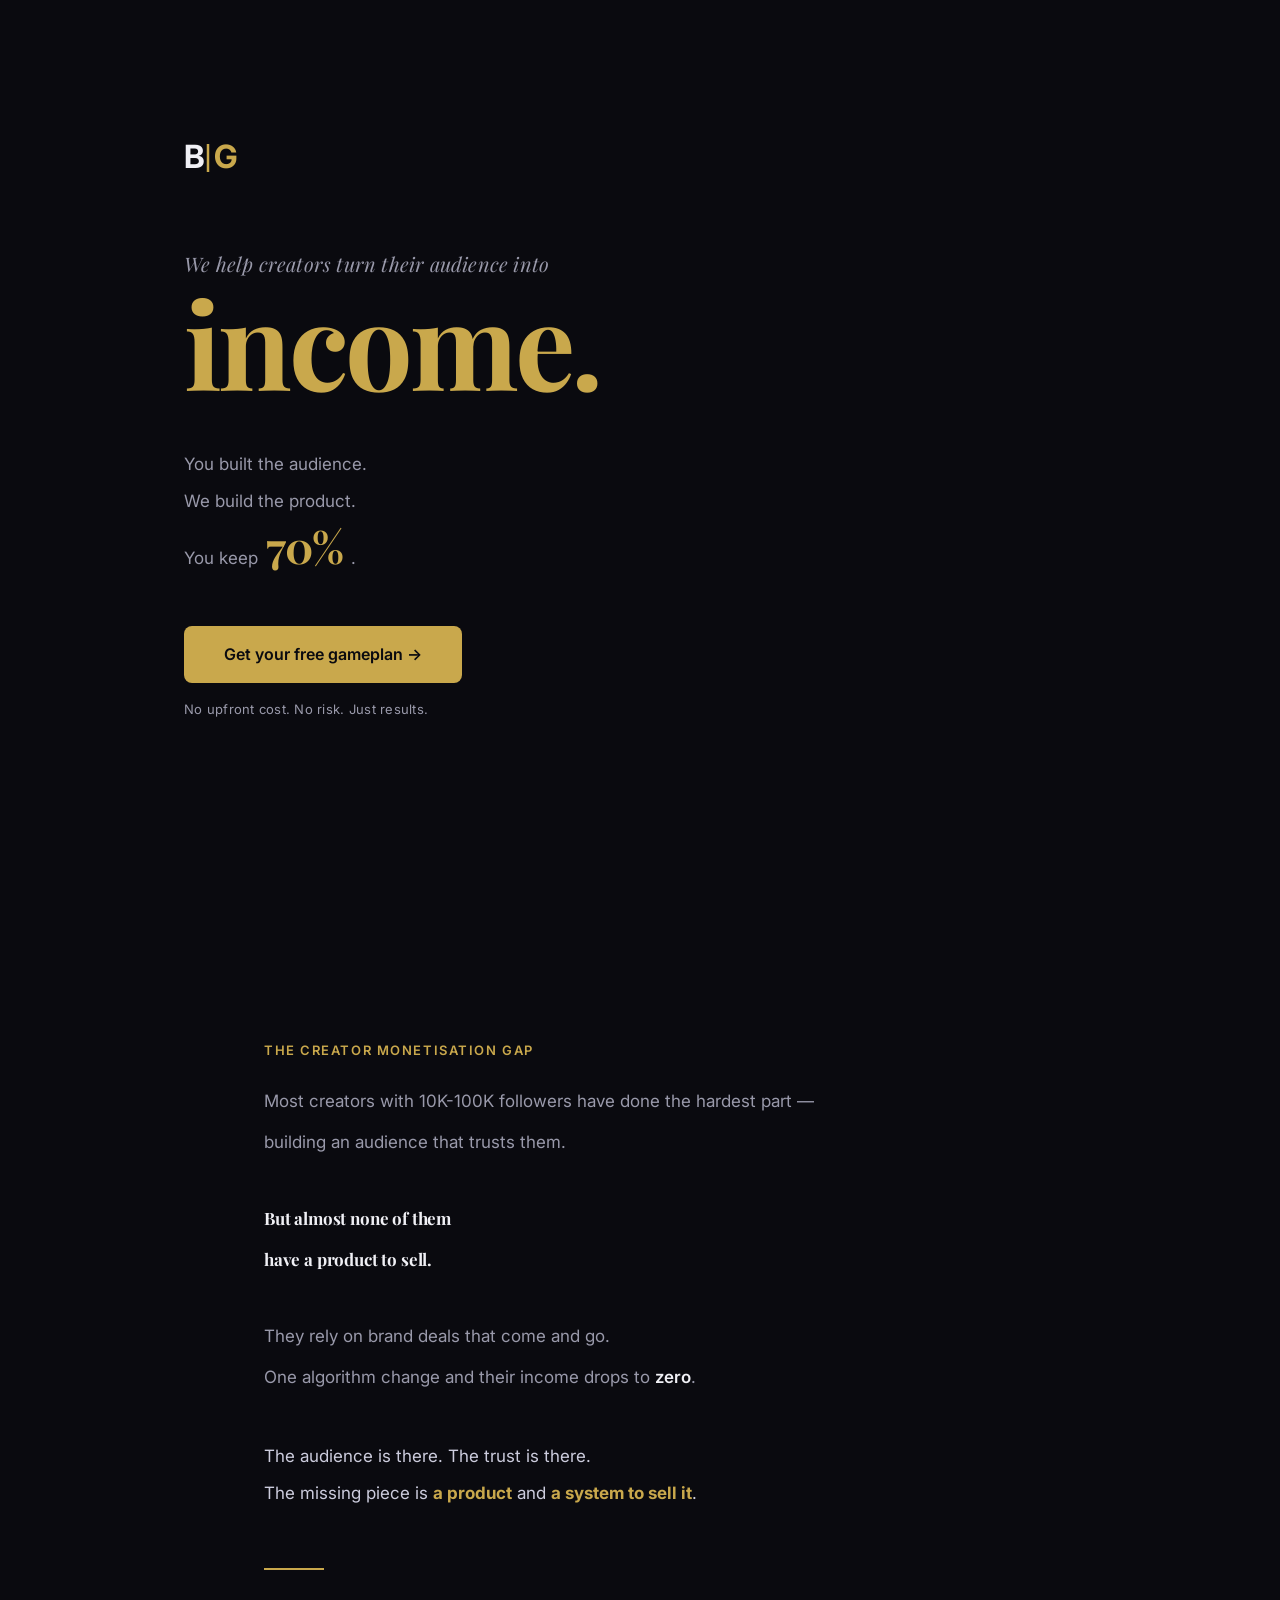
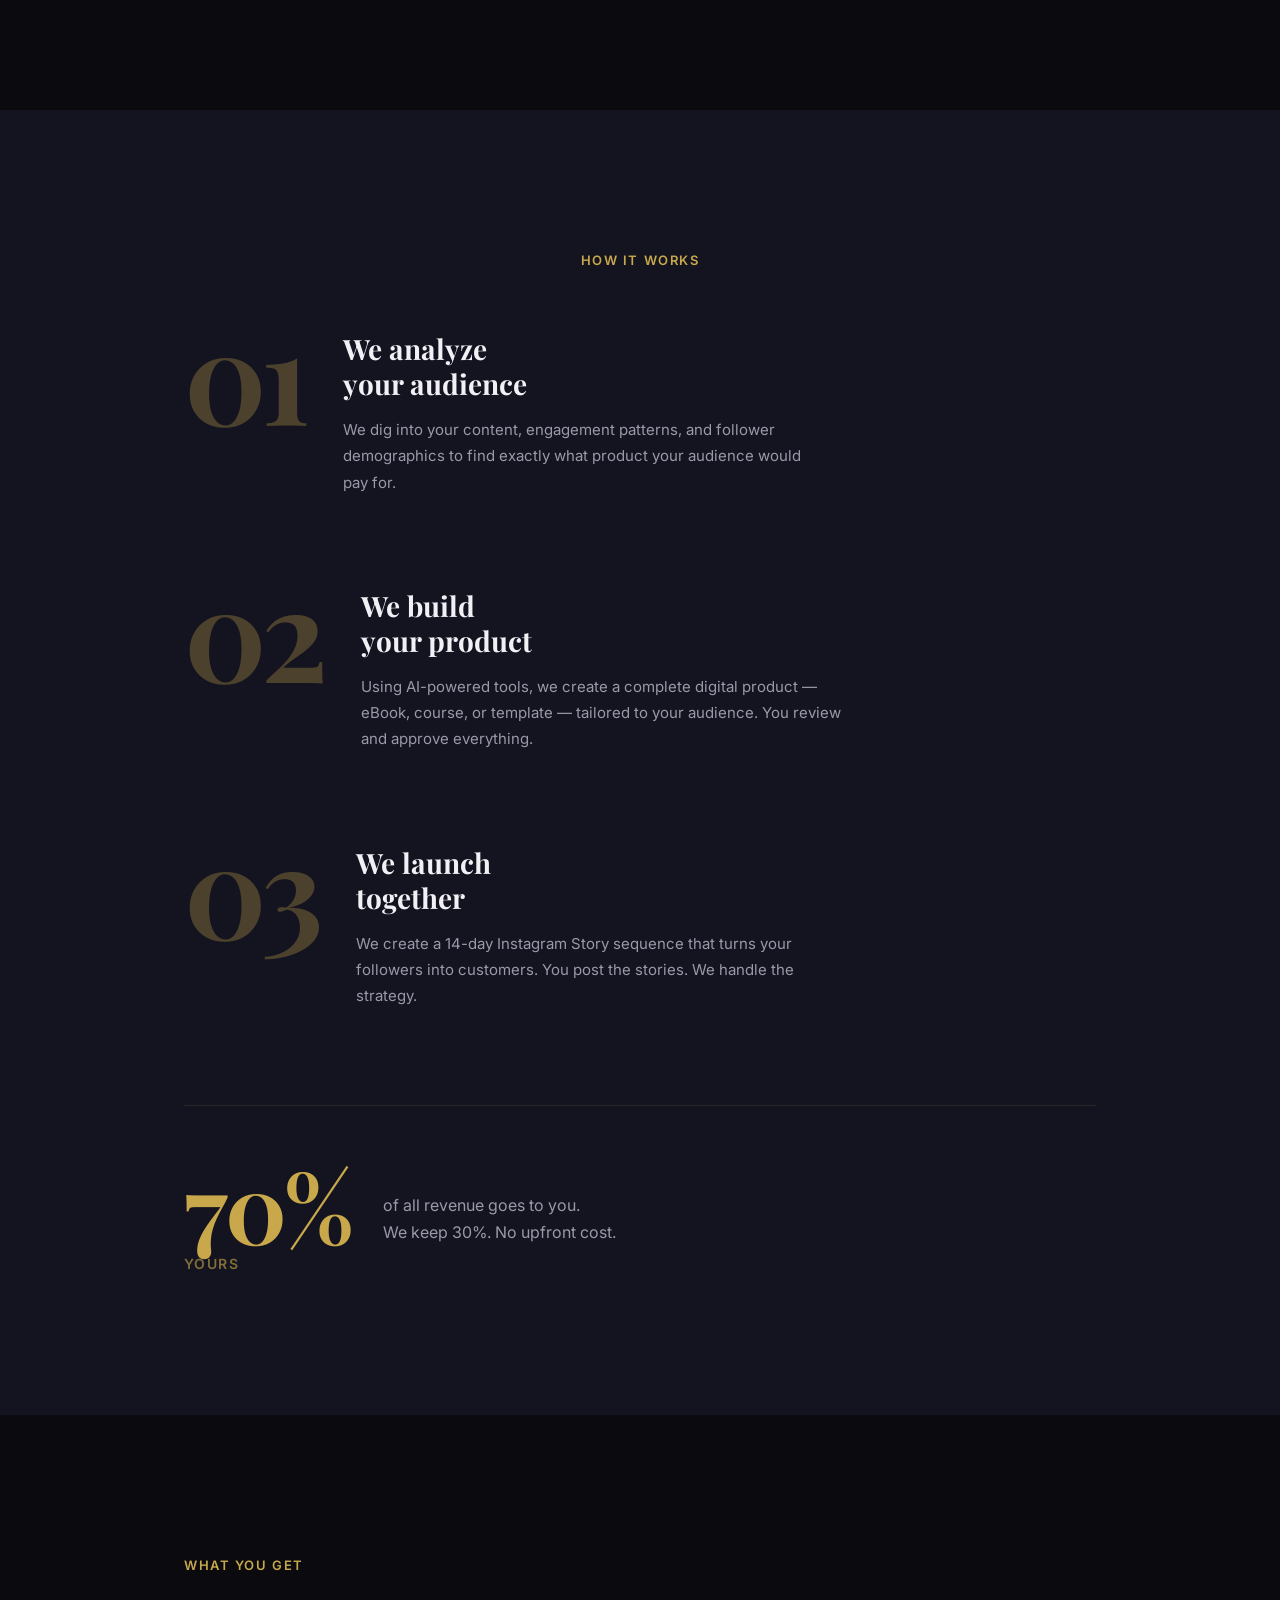
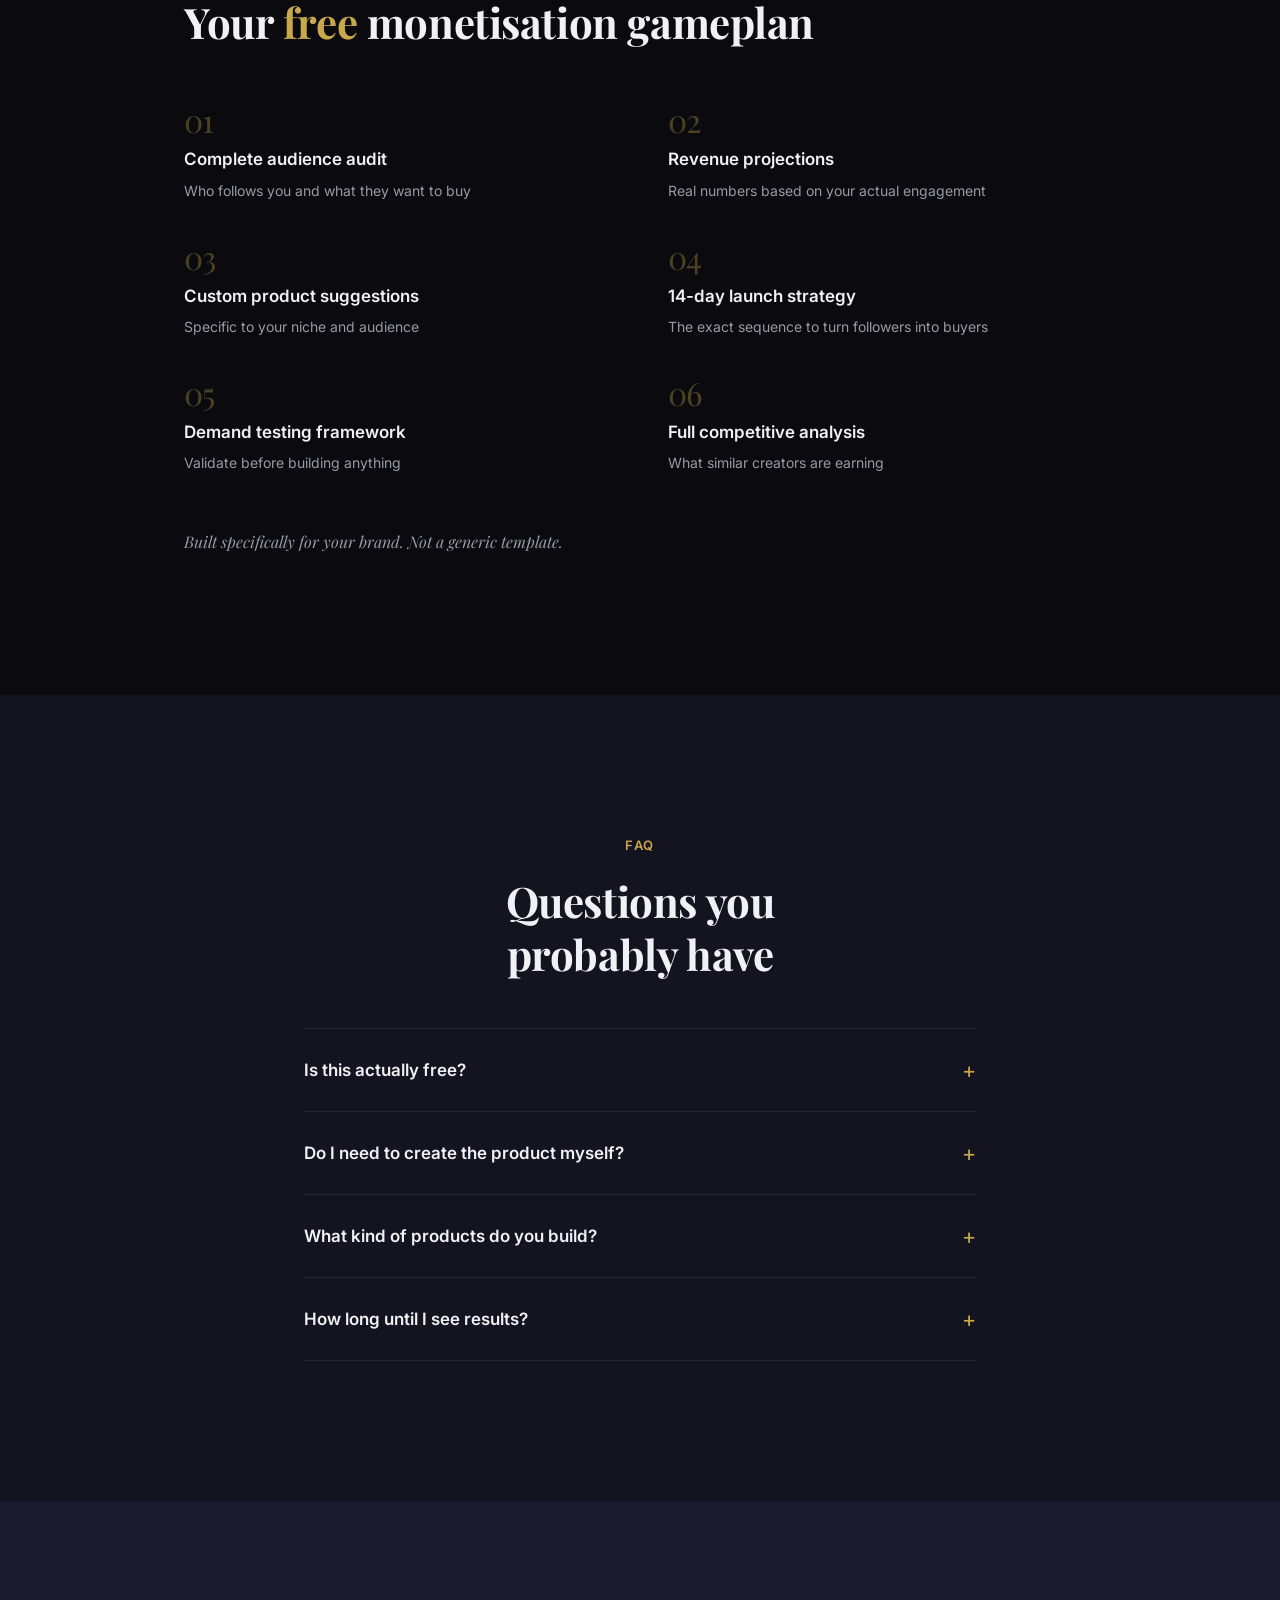
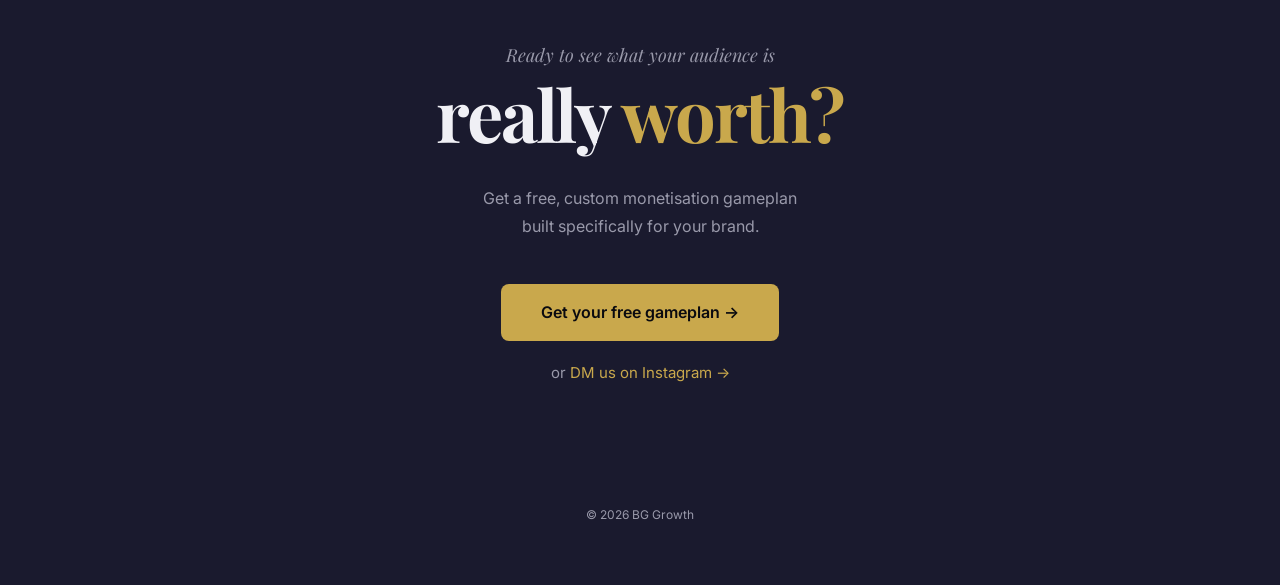
==== index.html @ 8df17eff "Initial commit: BG Growth landing page Co-Authored-By: Claude Opus 4.6 (1M context) <noreply@anthrop" ====
<!DOCTYPE html>
<html lang="en">
<head>
  <meta charset="UTF-8">
  <meta name="viewport" content="width=device-width, initial-scale=1.0">
  <meta name="description" content="BG Growth helps Instagram creators monetise their audience with digital products. Free custom gameplan. No upfront cost.">
  <meta property="og:title" content="BG Growth — Turn Your Audience Into Income">
  <meta property="og:description" content="BG Growth helps Instagram creators monetise their audience with digital products. Free custom gameplan. No upfront cost.">
  <meta property="og:type" content="website">
  <title>BG Growth — Turn Your Audience Into Income</title>
  <link rel="preconnect" href="https://fonts.googleapis.com">
  <link rel="preconnect" href="https://fonts.gstatic.com" crossorigin>
  <link href="https://fonts.googleapis.com/css2?family=Inter:wght@400;600;700&family=Playfair+Display:ital,wght@0,400;0,700;1,400&display=swap" rel="stylesheet">
  <link rel="stylesheet" href="style.css">
</head>
<body>

  <!-- Hero -->
  <section class="hero" id="hero">
    <div class="container">
      <div class="logo" aria-label="BG Growth logo">
        <svg width="60" height="36" viewBox="0 0 60 36" xmlns="http://www.w3.org/2000/svg">
          <text x="0" y="28" font-family="Inter, sans-serif" font-weight="700" font-size="32" fill="#F0F0F5">B</text>
          <line x1="24" y1="4" x2="24" y2="32" stroke="#C9A84C" stroke-width="2.5"/>
          <text x="30" y="28" font-family="Inter, sans-serif" font-weight="700" font-size="32" fill="#C9A84C">G</text>
        </svg>
      </div>
      <div class="hero-text fade-in">
        <p class="hero-lead">We help creators turn their audience into</p>
        <h1 class="hero-big"><span class="gold">income.</span></h1>
      </div>
      <div class="hero-sub fade-in">
        <p>You built the audience.</p>
        <p>We build the product.</p>
        <p class="hero-sub-highlight">You keep <span class="big-inline gold">70%</span>.</p>
      </div>
      <a href="mailto:boss.growth67@gmail.com?subject=I%20want%20my%20free%20gameplan" class="btn fade-in">Get your free gameplan &rarr;</a>
      <p class="hero-note fade-in">No upfront cost. No risk. Just results.</p>
    </div>
  </section>

  <!-- The Problem -->
  <section class="problem" id="problem">
    <div class="container container--wide">
      <div class="problem-intro fade-in">
        <p class="small-label">The creator monetisation gap</p>
      </div>
      <div class="problem-lines">
        <p class="fade-in dim">Most creators with 10K-100K followers have done the hardest part —</p>
        <p class="fade-in dim">building an audience that trusts them.</p>
        <p class="fade-in problem-big">But almost none of them<br>have a product to sell.</p>
        <p class="fade-in dim">They rely on brand deals that come and go.</p>
        <p class="fade-in dim">One algorithm change and their income drops to <strong class="text-white">zero</strong>.</p>
      </div>
      <div class="problem-punchline fade-in">
        <p class="dim">The audience is there. The trust is there.</p>
        <p>The missing piece is <strong class="gold">a product</strong> and <strong class="gold">a system to sell it</strong>.</p>
      </div>
      <div class="gold-line fade-in"></div>
    </div>
  </section>

  <!-- How It Works -->
  <section class="how" id="how">
    <div class="container">
      <p class="small-label small-label--center fade-in">How it works</p>
      <div class="steps">
        <div class="step fade-in">
          <span class="step-num">01</span>
          <div class="step-content">
            <h3 class="step-title">We analyze<br>your audience</h3>
            <p class="step-desc">We dig into your content, engagement patterns, and follower demographics to find exactly what product your audience would pay for.</p>
          </div>
        </div>
        <div class="step fade-in">
          <span class="step-num">02</span>
          <div class="step-content">
            <h3 class="step-title">We build<br>your product</h3>
            <p class="step-desc">Using AI-powered tools, we create a complete digital product — eBook, course, or template — tailored to your audience. You review and approve everything.</p>
          </div>
        </div>
        <div class="step fade-in">
          <span class="step-num">03</span>
          <div class="step-content">
            <h3 class="step-title">We launch<br>together</h3>
            <p class="step-desc">We create a 14-day Instagram Story sequence that turns your followers into customers. You post the stories. We handle the strategy.</p>
          </div>
        </div>
      </div>
      <div class="how-highlight fade-in">
        <div class="highlight-block">
          <span class="highlight-big">70%</span>
          <span class="highlight-label">yours</span>
        </div>
        <div class="highlight-detail">
          <p>of all revenue goes to you.</p>
          <p>We keep 30%. No upfront cost.</p>
        </div>
      </div>
    </div>
  </section>

  <!-- What You Get -->
  <section class="offer" id="offer">
    <div class="container">
      <p class="small-label fade-in">What you get</p>
      <h2 class="offer-heading fade-in">Your <span class="gold">free</span> monetisation gameplan</h2>
      <div class="offer-grid">
        <div class="offer-item fade-in">
          <span class="offer-num gold">01</span>
          <strong class="offer-item-title">Complete audience audit</strong>
          <span class="offer-item-desc">Who follows you and what they want to buy</span>
        </div>
        <div class="offer-item fade-in">
          <span class="offer-num gold">02</span>
          <strong class="offer-item-title">Revenue projections</strong>
          <span class="offer-item-desc">Real numbers based on your actual engagement</span>
        </div>
        <div class="offer-item fade-in">
          <span class="offer-num gold">03</span>
          <strong class="offer-item-title">Custom product suggestions</strong>
          <span class="offer-item-desc">Specific to your niche and audience</span>
        </div>
        <div class="offer-item fade-in">
          <span class="offer-num gold">04</span>
          <strong class="offer-item-title">14-day launch strategy</strong>
          <span class="offer-item-desc">The exact sequence to turn followers into buyers</span>
        </div>
        <div class="offer-item fade-in">
          <span class="offer-num gold">05</span>
          <strong class="offer-item-title">Demand testing framework</strong>
          <span class="offer-item-desc">Validate before building anything</span>
        </div>
        <div class="offer-item fade-in">
          <span class="offer-num gold">06</span>
          <strong class="offer-item-title">Full competitive analysis</strong>
          <span class="offer-item-desc">What similar creators are earning</span>
        </div>
      </div>
      <p class="offer-note fade-in">Built specifically for your brand. Not a generic template.</p>
    </div>
  </section>

  <!-- FAQ -->
  <section class="faq" id="faq">
    <div class="container container--narrow">
      <p class="small-label small-label--center fade-in">FAQ</p>
      <h2 class="faq-heading fade-in">Questions you<br>probably have</h2>
      <div class="accordion fade-in">
        <div class="accordion-item">
          <button class="accordion-trigger" aria-expanded="false">
            <span>Is this actually free?</span>
            <span class="accordion-icon">+</span>
          </button>
          <div class="accordion-panel" hidden>
            <p>Yes. The gameplan is 100% free with no obligations. If you decide to partner with us, we work on a 70/30 revenue share — you keep 70%. We only make money when you make money.</p>
          </div>
        </div>
        <div class="accordion-item">
          <button class="accordion-trigger" aria-expanded="false">
            <span>Do I need to create the product myself?</span>
            <span class="accordion-icon">+</span>
          </button>
          <div class="accordion-panel" hidden>
            <p>No. We handle product creation from start to finish. You focus on what you do best — creating content and engaging with your audience.</p>
          </div>
        </div>
        <div class="accordion-item">
          <button class="accordion-trigger" aria-expanded="false">
            <span>What kind of products do you build?</span>
            <span class="accordion-icon">+</span>
          </button>
          <div class="accordion-panel" hidden>
            <p>It depends on your audience. Could be an eBook, online course, template pack, coaching program, or community membership. We analyze your content to determine what sells best.</p>
          </div>
        </div>
        <div class="accordion-item">
          <button class="accordion-trigger" aria-expanded="false">
            <span>How long until I see results?</span>
            <span class="accordion-icon">+</span>
          </button>
          <div class="accordion-panel" hidden>
            <p>From partnership to first sale, typically 3-4 weeks. The launch itself runs over 14 days.</p>
          </div>
        </div>
      </div>
    </div>
  </section>

  <!-- Final CTA -->
  <section class="final-cta" id="cta">
    <div class="container container--center">
      <p class="final-lead fade-in">Ready to see what your audience is</p>
      <h2 class="final-headline fade-in">really <span class="gold">worth?</span></h2>
      <p class="final-sub fade-in">Get a free, custom monetisation gameplan<br>built specifically for your brand.</p>
      <a href="mailto:boss.growth67@gmail.com?subject=I%20want%20my%20free%20gameplan" class="btn fade-in">Get your free gameplan &rarr;</a>
      <p class="final-dm fade-in">or <a href="https://instagram.com/boss_growth67" target="_blank" rel="noopener">DM us on Instagram &rarr;</a></p>
      <footer class="footer">
        <p>&copy; 2026 BG Growth</p>
      </footer>
    </div>
  </section>

  <script src="script.js"></script>
</body>
</html>
---- style.css ----
/* ===== Reset & Base ===== */
*, *::before, *::after {
  margin: 0;
  padding: 0;
  box-sizing: border-box;
}

html {
  scroll-behavior: smooth;
  -webkit-text-size-adjust: 100%;
}

body {
  font-family: 'Inter', sans-serif;
  background: #0A0A0F;
  color: #F0F0F5;
  line-height: 1.6;
  -webkit-font-smoothing: antialiased;
  -moz-osx-font-smoothing: grayscale;
}

a {
  text-decoration: none;
  color: inherit;
}

ul {
  list-style: none;
}

/* ===== Serif heading font ===== */
.serif {
  font-family: 'Playfair Display', Georgia, 'Times New Roman', serif;
}

/* ===== Utility ===== */
.gold {
  color: #C9A84C;
}

.text-white {
  color: #F0F0F5;
}

.dim {
  color: #9999AA;
}

/* ===== Layout ===== */
.container {
  width: 100%;
  max-width: 960px;
  margin: 0 auto;
  padding: 0 24px;
}

.container--wide {
  max-width: 800px;
}

.container--narrow {
  max-width: 720px;
}

.container--center {
  text-align: center;
}

/* ===== Shared: Small label ===== */
.small-label {
  font-size: 13px;
  font-weight: 600;
  letter-spacing: 0.12em;
  text-transform: uppercase;
  color: #C9A84C;
  margin-bottom: 20px;
}

.small-label--center {
  text-align: center;
}

/* ===== Fade-in animation ===== */
.fade-in {
  opacity: 0;
  transform: translateY(18px);
  transition: opacity 0.65s ease, transform 0.65s ease;
}

.fade-in.visible {
  opacity: 1;
  transform: translateY(0);
}

/* Stagger siblings */
.fade-in:nth-child(2) { transition-delay: 0.07s; }
.fade-in:nth-child(3) { transition-delay: 0.14s; }
.fade-in:nth-child(4) { transition-delay: 0.21s; }
.fade-in:nth-child(5) { transition-delay: 0.28s; }
.fade-in:nth-child(6) { transition-delay: 0.35s; }
.fade-in:nth-child(7) { transition-delay: 0.42s; }

/* ===== Button ===== */
.btn {
  display: inline-block;
  background: #C9A84C;
  color: #0A0A0F;
  font-family: 'Inter', sans-serif;
  font-weight: 600;
  font-size: 16px;
  padding: 16px 40px;
  border-radius: 8px;
  transition: background 0.25s ease, transform 0.2s ease;
  cursor: pointer;
  border: none;
}

.btn:hover {
  background: #d4b65e;
  transform: translateY(-1px);
}

/* ========================================
   Section 1: Hero
   ======================================== */
.hero {
  background: #0A0A0F;
  padding: 60px 0 100px;
  min-height: 100svh;
  display: flex;
  align-items: center;
}

.logo {
  margin-bottom: 64px;
}

.hero-lead {
  font-family: 'Playfair Display', Georgia, serif;
  font-weight: 400;
  font-style: italic;
  font-size: 20px;
  color: #9999AA;
  margin-bottom: 4px;
  letter-spacing: 0.01em;
}

.hero-big {
  font-family: 'Playfair Display', Georgia, serif;
  font-weight: 700;
  font-size: clamp(72px, 12vw, 120px);
  line-height: 0.95;
  letter-spacing: -0.03em;
  margin-bottom: 48px;
}

.hero-sub {
  margin-bottom: 48px;
}

.hero-sub p {
  font-weight: 400;
  font-size: 17px;
  color: #9999AA;
  line-height: 2.2;
}

.hero-sub-highlight {
  display: flex;
  align-items: baseline;
  gap: 8px;
  margin-top: 4px;
}

.big-inline {
  font-family: 'Playfair Display', Georgia, serif;
  font-weight: 700;
  font-size: 44px;
  letter-spacing: -0.02em;
  line-height: 1;
}

.hero .btn {
  margin-bottom: 16px;
}

.hero-note {
  font-size: 13px;
  color: #9999AA;
  letter-spacing: 0.02em;
}

@media (max-width: 640px) {
  .hero {
    padding: 36px 0 60px;
  }
  .hero-lead {
    font-size: 15px;
  }
  .hero-big {
    margin-bottom: 36px;
  }
  .big-inline {
    font-size: 32px;
  }
}

/* ========================================
   Section 2: The Problem
   ======================================== */
.problem {
  background: #0A0A0F;
  padding: 140px 0;
}

.problem-lines {
  margin-top: 8px;
}

.problem-lines p {
  font-size: 17px;
  line-height: 2.4;
  max-width: 640px;
}

.problem-lines strong {
  font-weight: 600;
}

.problem-big {
  font-family: 'Playfair Display', Georgia, serif;
  font-size: clamp(28px, 4.5vw, 42px);
  font-weight: 700;
  color: #F0F0F5;
  line-height: 1.3;
  margin: 36px 0;
  letter-spacing: -0.01em;
}

.problem-punchline {
  margin-top: 40px;
}

.problem-punchline p {
  font-size: 17px;
  line-height: 2.2;
  color: #CCCCDD;
  max-width: 640px;
}

.problem-punchline strong {
  font-weight: 700;
}

.gold-line {
  width: 60px;
  height: 2px;
  background: #C9A84C;
  margin-top: 56px;
}

@media (max-width: 640px) {
  .problem {
    padding: 80px 0;
  }
}

/* ========================================
   Section 3: How It Works
   ======================================== */
.how {
  background: #141420;
  padding: 140px 0;
}

.steps {
  display: flex;
  flex-direction: column;
  gap: 80px;
  margin-top: 48px;
}

.step {
  display: grid;
  grid-template-columns: auto 1fr;
  gap: 40px;
  align-items: start;
}

.step-num {
  font-family: 'Playfair Display', Georgia, serif;
  font-weight: 700;
  font-size: clamp(80px, 14vw, 128px);
  color: #C9A84C;
  line-height: 0.85;
  letter-spacing: -0.05em;
  opacity: 0.3;
}

.step-content {
  padding-top: 12px;
  max-width: 480px;
}

.step-title {
  font-family: 'Playfair Display', Georgia, serif;
  font-weight: 700;
  font-size: clamp(22px, 3vw, 28px);
  margin-bottom: 16px;
  color: #F0F0F5;
  line-height: 1.25;
  letter-spacing: 0;
}

.step-desc {
  font-size: 15px;
  color: #9999AA;
  line-height: 1.75;
}

/* 70% highlight */
.how-highlight {
  display: flex;
  align-items: center;
  gap: 32px;
  margin-top: 96px;
  padding-top: 56px;
  border-top: 1px solid rgba(201, 168, 76, 0.12);
}

.highlight-block {
  display: flex;
  flex-direction: column;
  align-items: flex-start;
  flex-shrink: 0;
}

.highlight-big {
  font-family: 'Playfair Display', Georgia, serif;
  font-weight: 700;
  font-size: clamp(64px, 10vw, 96px);
  color: #C9A84C;
  line-height: 0.9;
  letter-spacing: -0.03em;
}

.highlight-label {
  font-size: 14px;
  font-weight: 600;
  text-transform: uppercase;
  letter-spacing: 0.1em;
  color: #C9A84C;
  opacity: 0.6;
  margin-top: 4px;
}

.highlight-detail {
  max-width: 320px;
}

.highlight-detail p {
  font-size: 16px;
  color: #9999AA;
  line-height: 1.7;
}

@media (max-width: 640px) {
  .how {
    padding: 80px 0;
  }
  .steps {
    gap: 56px;
  }
  .step {
    grid-template-columns: 1fr;
    gap: 8px;
  }
  .step-num {
    opacity: 0.2;
  }
  .step-content {
    padding-top: 0;
  }
  .how-highlight {
    flex-direction: column;
    gap: 16px;
    align-items: flex-start;
    margin-top: 64px;
    padding-top: 40px;
  }
}

/* ========================================
   Section 4: What You Get
   ======================================== */
.offer {
  background: #0A0A0F;
  padding: 140px 0;
}

.offer-heading {
  font-family: 'Playfair Display', Georgia, serif;
  font-weight: 700;
  font-size: clamp(28px, 4.5vw, 42px);
  line-height: 1.25;
  letter-spacing: -0.01em;
  margin-bottom: 56px;
}

.offer-grid {
  display: grid;
  grid-template-columns: 1fr 1fr;
  gap: 40px 56px;
}

.offer-item {
  display: flex;
  flex-direction: column;
  gap: 6px;
}

.offer-num {
  font-family: 'Playfair Display', Georgia, serif;
  font-weight: 400;
  font-size: 32px;
  letter-spacing: -0.02em;
  line-height: 1;
  opacity: 0.35;
  margin-bottom: 4px;
}

.offer-item-title {
  display: block;
  font-weight: 600;
  font-size: 17px;
  color: #F0F0F5;
}

.offer-item-desc {
  display: block;
  font-size: 14px;
  color: #9999AA;
  line-height: 1.5;
}

.offer-note {
  font-family: 'Playfair Display', Georgia, serif;
  margin-top: 56px;
  font-style: italic;
  font-size: 16px;
  color: #9999AA;
}

@media (max-width: 640px) {
  .offer {
    padding: 80px 0;
  }
  .offer-grid {
    grid-template-columns: 1fr;
    gap: 32px;
  }
}

/* ========================================
   Section 5: FAQ
   ======================================== */
.faq {
  background: #141420;
  padding: 140px 0;
}

.faq-heading {
  font-family: 'Playfair Display', Georgia, serif;
  font-weight: 700;
  font-size: clamp(28px, 4.5vw, 42px);
  line-height: 1.25;
  letter-spacing: -0.01em;
  text-align: center;
  margin-bottom: 8px;
}

.accordion {
  margin-top: 48px;
}

.accordion-item {
  border-bottom: 1px solid rgba(153, 153, 170, 0.12);
}

.accordion-item:first-child {
  border-top: 1px solid rgba(153, 153, 170, 0.12);
}

.accordion-trigger {
  width: 100%;
  display: flex;
  justify-content: space-between;
  align-items: center;
  background: none;
  border: none;
  color: #F0F0F5;
  font-family: 'Inter', sans-serif;
  font-size: 17px;
  font-weight: 600;
  padding: 28px 0;
  cursor: pointer;
  text-align: left;
  gap: 16px;
}

.accordion-icon {
  color: #C9A84C;
  font-size: 22px;
  font-weight: 400;
  flex-shrink: 0;
  transition: transform 0.3s ease;
}

.accordion-trigger[aria-expanded="true"] .accordion-icon {
  transform: rotate(45deg);
}

.accordion-panel {
  overflow: hidden;
  transition: max-height 0.35s ease, padding 0.35s ease;
  max-height: 0;
  padding-bottom: 0;
}

.accordion-panel[hidden] {
  display: block;
  max-height: 0;
  padding-bottom: 0;
}

.accordion-panel.open {
  max-height: 200px;
  padding-bottom: 24px;
}

.accordion-panel p {
  color: #9999AA;
  font-size: 15px;
  line-height: 1.8;
}

@media (max-width: 640px) {
  .faq {
    padding: 80px 0;
  }
}

/* ========================================
   Section 6: Final CTA
   ======================================== */
.final-cta {
  background: #1A1A2E;
  padding: 140px 0 60px;
}

.final-lead {
  font-family: 'Playfair Display', Georgia, serif;
  font-style: italic;
  font-size: 18px;
  color: #9999AA;
  margin-bottom: 4px;
}

.final-headline {
  font-family: 'Playfair Display', Georgia, serif;
  font-weight: 700;
  font-size: clamp(40px, 7vw, 72px);
  line-height: 1.1;
  letter-spacing: -0.03em;
  max-width: 640px;
  margin: 0 auto 32px;
}

.final-sub {
  font-size: 16px;
  color: #9999AA;
  margin-bottom: 44px;
  line-height: 1.7;
}

.final-cta .btn {
  margin-bottom: 20px;
}

.final-dm {
  font-size: 15px;
  color: #9999AA;
  margin-bottom: 120px;
}

.final-dm a {
  color: #C9A84C;
  transition: color 0.2s ease;
}

.final-dm a:hover {
  color: #d4b65e;
}

.footer p {
  font-size: 12px;
  color: #9999AA;
}

@media (max-width: 640px) {
  .final-cta {
    padding: 80px 0 40px;
  }
  .final-dm {
    margin-bottom: 64px;
  }
}
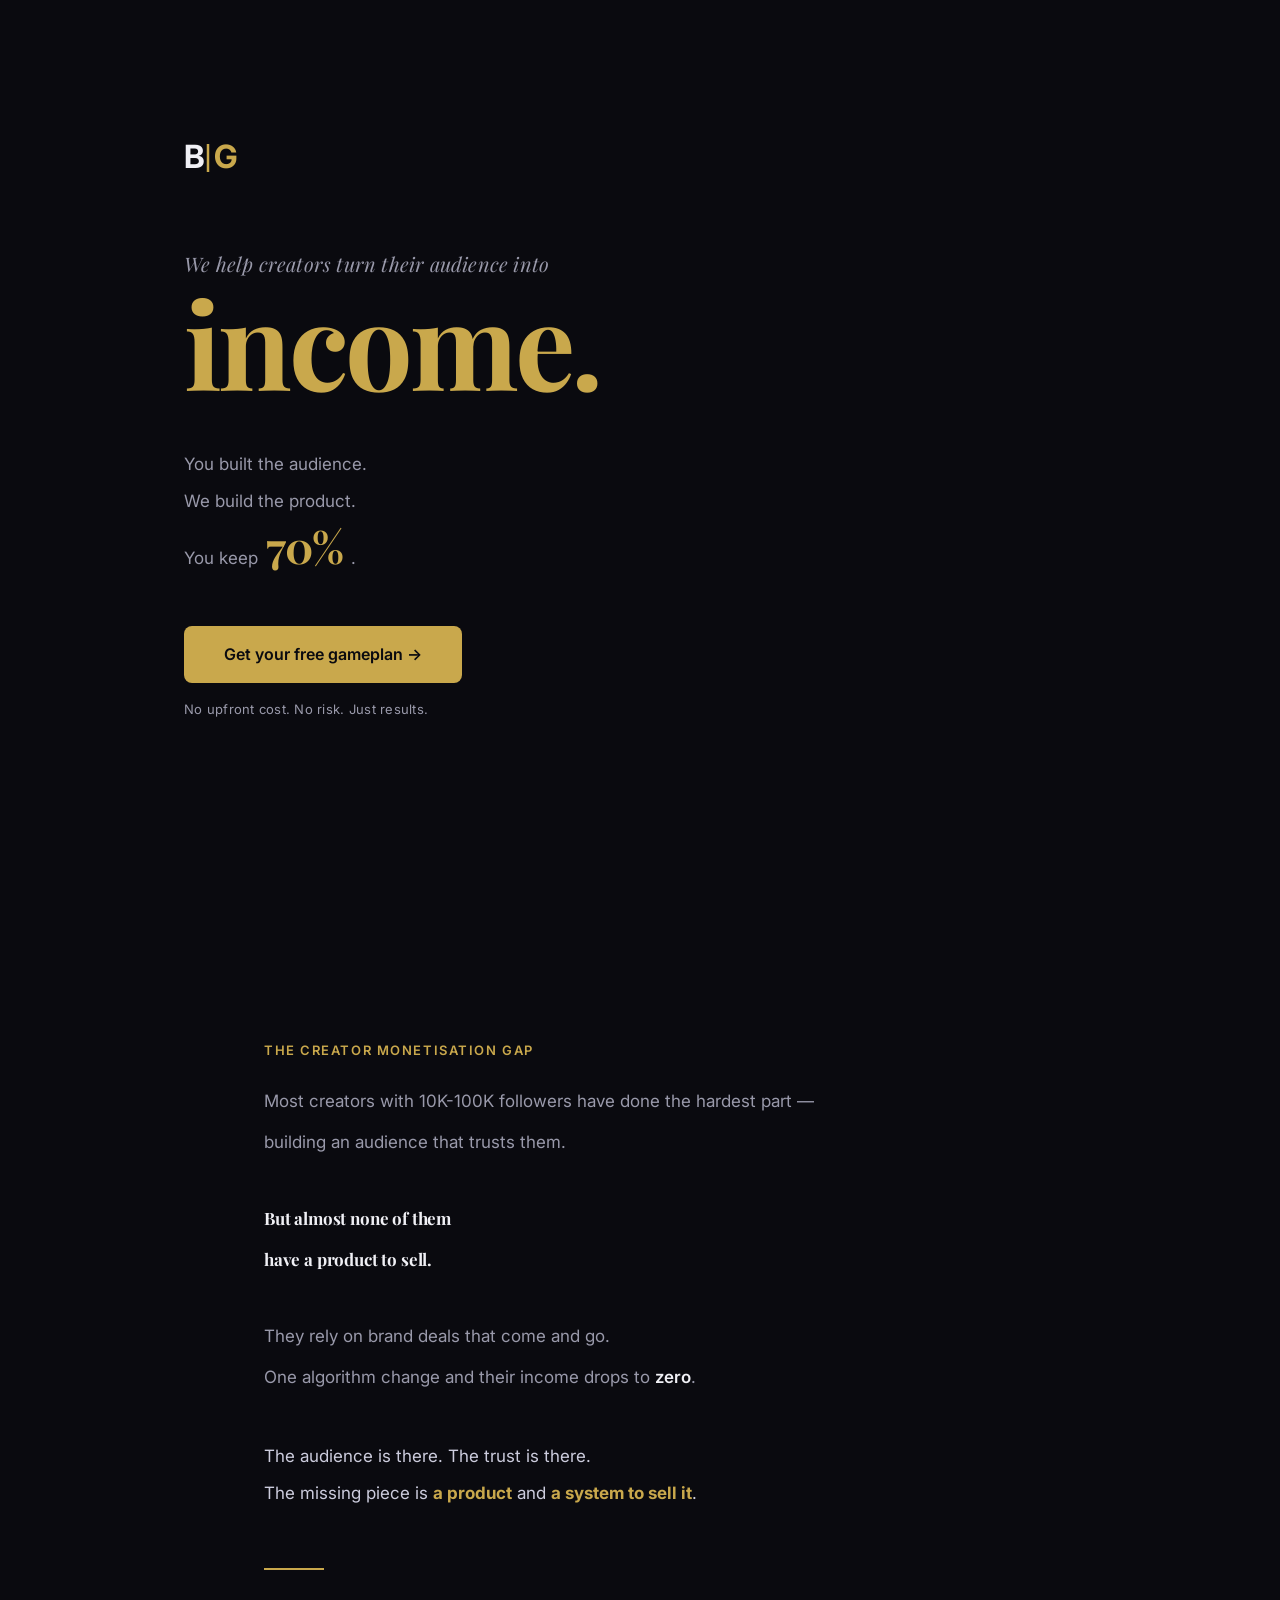
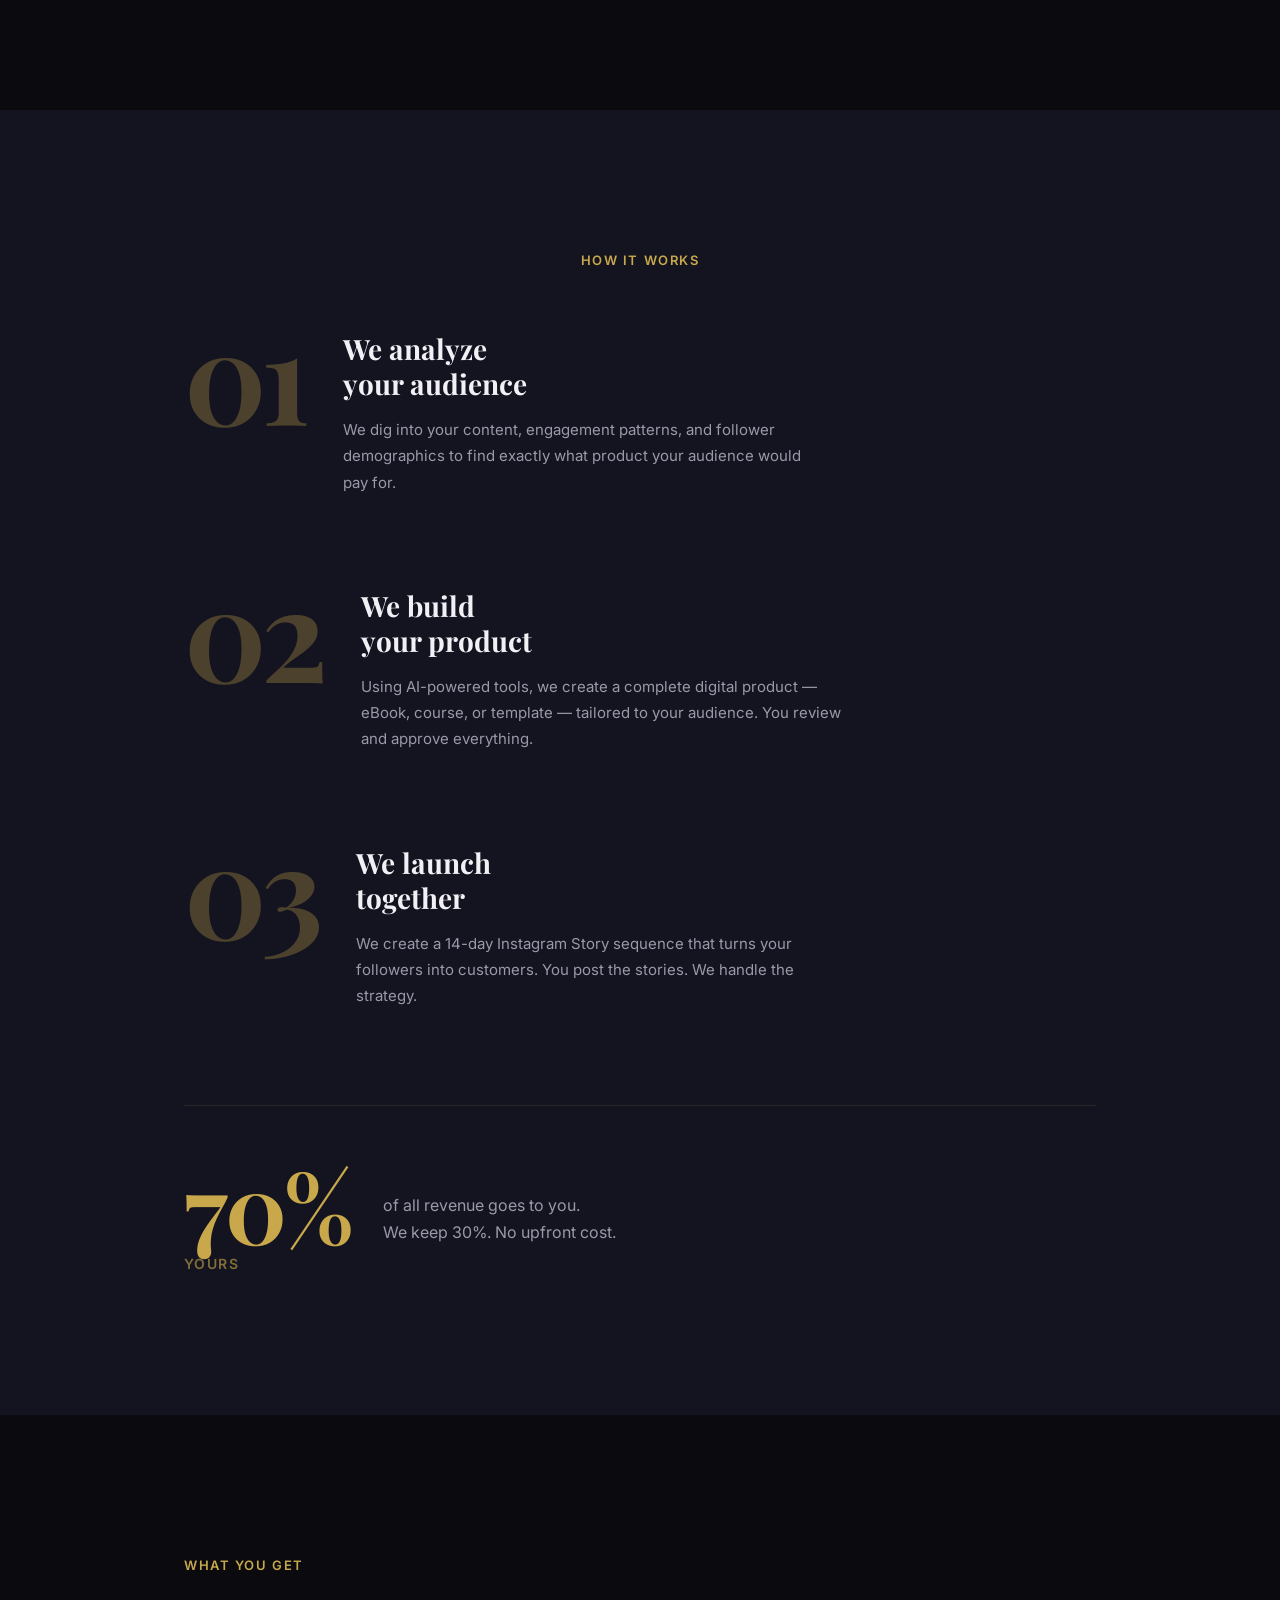
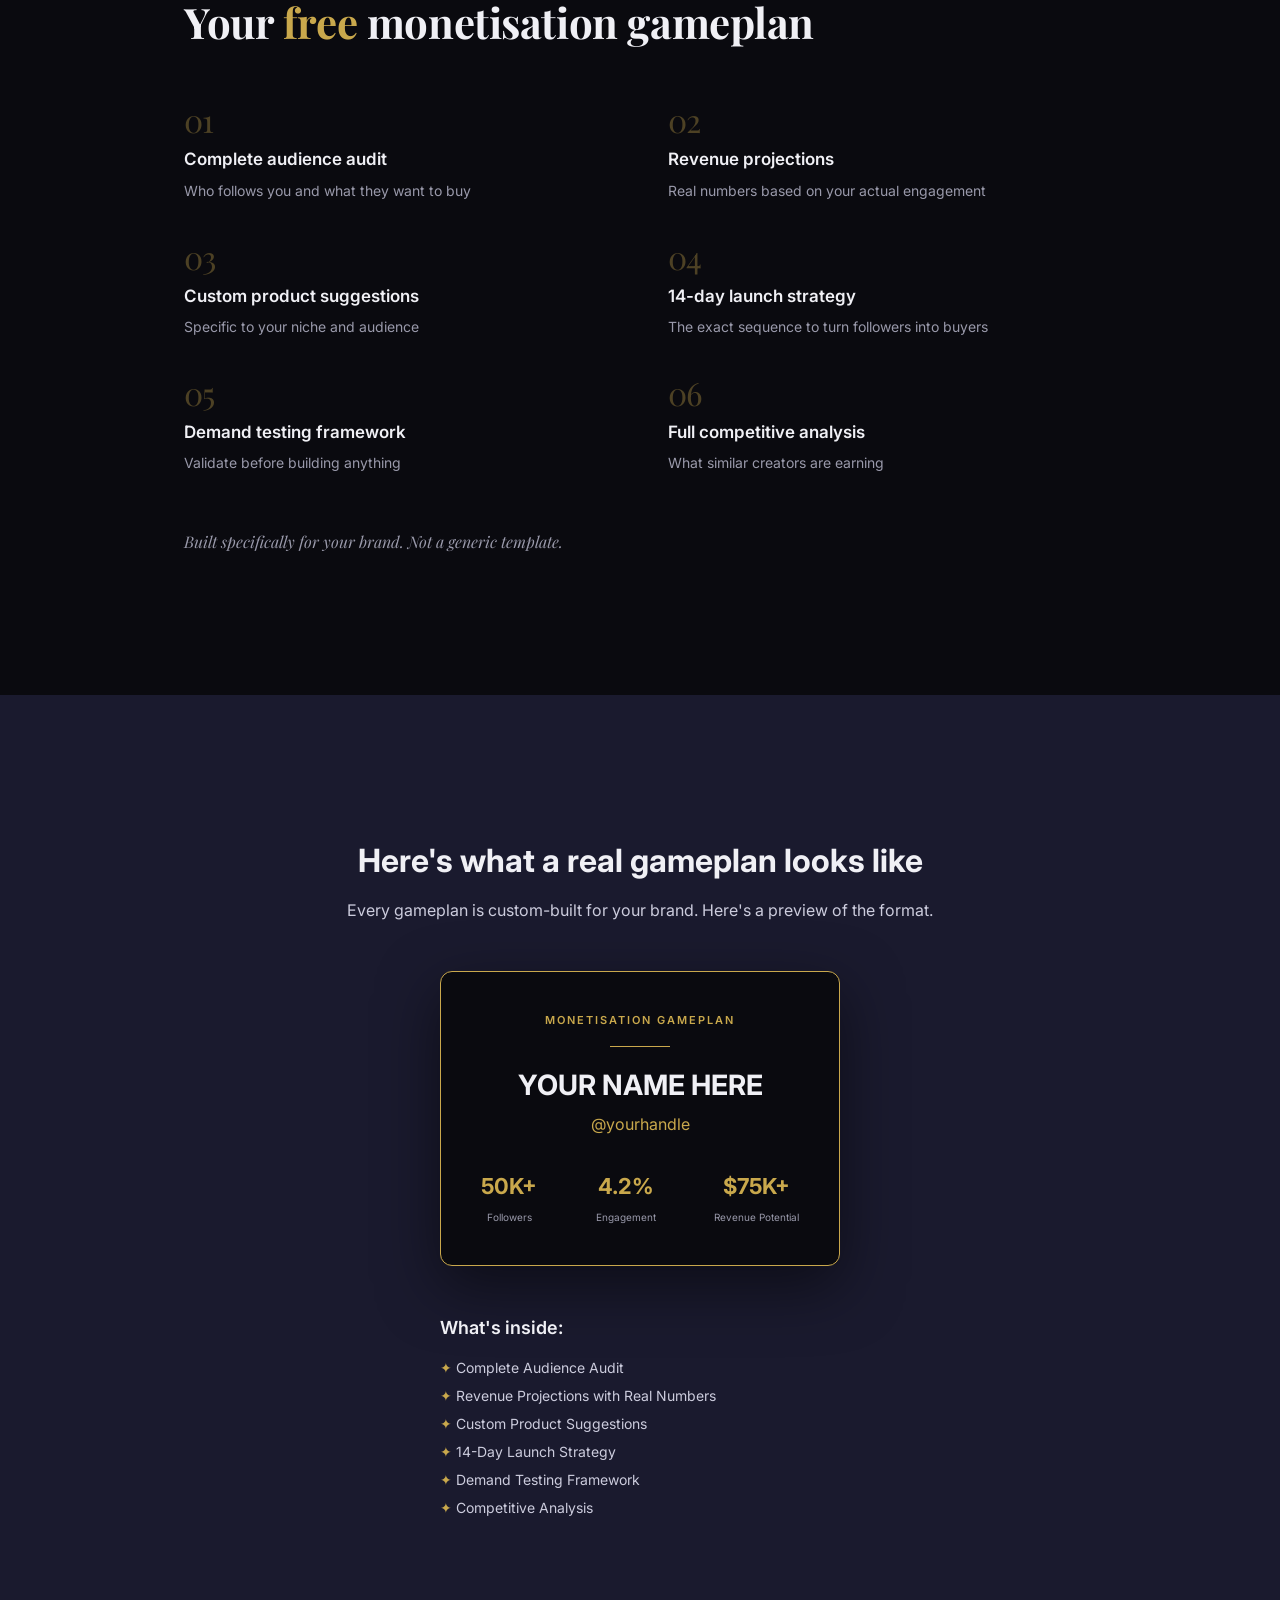
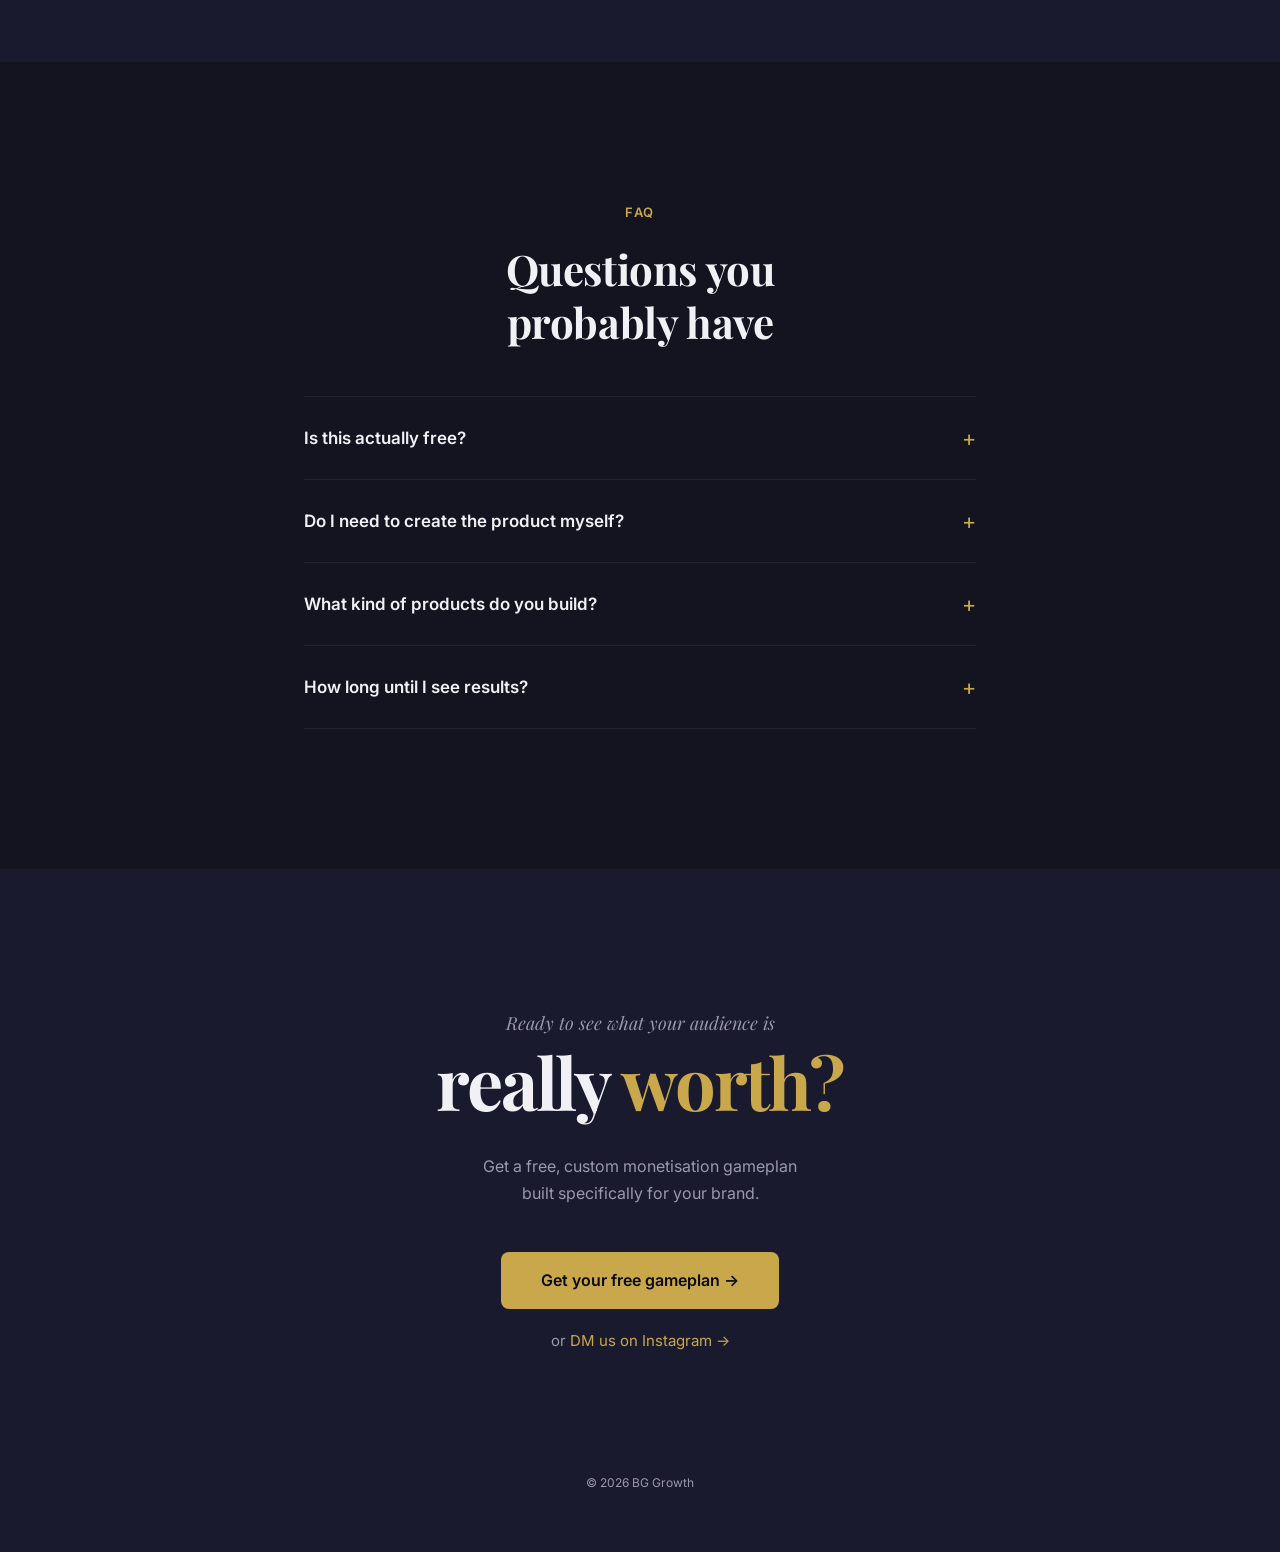
==== commit b8b82a86: "Add Sample Gameplan preview section between What You Get and FAQ New section with CSS-only gameplan " ====
--- a/index.html
+++ b/index.html
@@ -141,6 +141,45 @@
     </div>
   </section>
 
+  <!-- Sample Gameplan -->
+  <section class="sample" id="sample">
+    <div class="container container--center">
+      <h2 class="sample-heading fade-in">Here's what a real gameplan looks like</h2>
+      <p class="sample-sub fade-in">Every gameplan is custom-built for your brand. Here's a preview of the format.</p>
+
+      <div class="sample-card fade-in">
+        <span class="sample-card-label">MONETISATION GAMEPLAN</span>
+        <div class="sample-card-line"></div>
+        <h3 class="sample-card-name">YOUR NAME HERE</h3>
+        <p class="sample-card-handle">@yourhandle</p>
+        <div class="sample-card-stats">
+          <div class="sample-stat">
+            <span class="sample-stat-num">50K+</span>
+            <span class="sample-stat-label">Followers</span>
+          </div>
+          <div class="sample-stat">
+            <span class="sample-stat-num">4.2%</span>
+            <span class="sample-stat-label">Engagement</span>
+          </div>
+          <div class="sample-stat">
+            <span class="sample-stat-num">$75K+</span>
+            <span class="sample-stat-label">Revenue Potential</span>
+          </div>
+        </div>
+      </div>
+
+      <div class="sample-list fade-in">
+        <p class="sample-list-heading">What's inside:</p>
+        <p class="sample-list-item"><span class="gold">✦</span> Complete Audience Audit</p>
+        <p class="sample-list-item"><span class="gold">✦</span> Revenue Projections with Real Numbers</p>
+        <p class="sample-list-item"><span class="gold">✦</span> Custom Product Suggestions</p>
+        <p class="sample-list-item"><span class="gold">✦</span> 14-Day Launch Strategy</p>
+        <p class="sample-list-item"><span class="gold">✦</span> Demand Testing Framework</p>
+        <p class="sample-list-item"><span class="gold">✦</span> Competitive Analysis</p>
+      </div>
+    </div>
+  </section>
+
   <!-- FAQ -->
   <section class="faq" id="faq">
     <div class="container container--narrow">
--- a/style.css
+++ b/style.css
@@ -462,6 +462,137 @@
 }
 
 /* ========================================
+   Section 4.5: Sample Gameplan
+   ======================================== */
+.sample {
+  background: #1A1A2E;
+  padding: 140px 0;
+}
+
+.sample-heading {
+  font-family: 'Inter', sans-serif;
+  font-weight: 700;
+  font-size: 32px;
+  color: #F0F0F5;
+  margin-bottom: 12px;
+}
+
+.sample-sub {
+  font-family: 'Inter', sans-serif;
+  font-weight: 400;
+  font-size: 16px;
+  color: #CCCCDD;
+  margin-bottom: 48px;
+}
+
+.sample-card {
+  background: #0A0A0F;
+  border: 1px solid #C9A84C;
+  border-radius: 12px;
+  padding: 40px;
+  max-width: 400px;
+  margin: 0 auto 48px;
+  box-shadow: 0 20px 60px rgba(0, 0, 0, 0.5);
+  transition: transform 0.3s ease;
+}
+
+.sample-card:hover {
+  transform: scale(1.02);
+}
+
+.sample-card-label {
+  display: block;
+  font-family: 'Inter', sans-serif;
+  font-weight: 600;
+  font-size: 11px;
+  color: #C9A84C;
+  letter-spacing: 2px;
+  text-align: center;
+}
+
+.sample-card-line {
+  width: 60px;
+  height: 1px;
+  background: #C9A84C;
+  margin: 16px auto;
+}
+
+.sample-card-name {
+  font-family: 'Inter', sans-serif;
+  font-weight: 700;
+  font-size: 28px;
+  color: #F0F0F5;
+  text-align: center;
+  margin-bottom: 4px;
+}
+
+.sample-card-handle {
+  font-family: 'Inter', sans-serif;
+  font-weight: 400;
+  font-size: 16px;
+  color: #C9A84C;
+  text-align: center;
+  margin-bottom: 32px;
+}
+
+.sample-card-stats {
+  display: flex;
+  justify-content: space-between;
+}
+
+.sample-stat {
+  display: flex;
+  flex-direction: column;
+  align-items: center;
+}
+
+.sample-stat-num {
+  font-family: 'Inter', sans-serif;
+  font-weight: 700;
+  font-size: 22px;
+  color: #C9A84C;
+}
+
+.sample-stat-label {
+  font-family: 'Inter', sans-serif;
+  font-weight: 400;
+  font-size: 10px;
+  color: #9999AA;
+  margin-top: 4px;
+}
+
+.sample-list {
+  max-width: 400px;
+  margin: 0 auto;
+  text-align: left;
+}
+
+.sample-list-heading {
+  font-family: 'Inter', sans-serif;
+  font-weight: 600;
+  font-size: 18px;
+  color: #F0F0F5;
+  margin-bottom: 12px;
+}
+
+.sample-list-item {
+  font-family: 'Inter', sans-serif;
+  font-weight: 400;
+  font-size: 14px;
+  color: #CCCCDD;
+  line-height: 2.0;
+}
+
+@media (max-width: 640px) {
+  .sample {
+    padding: 80px 0;
+  }
+  .sample-card {
+    max-width: 100%;
+  }
+}
+
+/* ========================================
    Section 5: FAQ
    ======================================== */
 .faq {
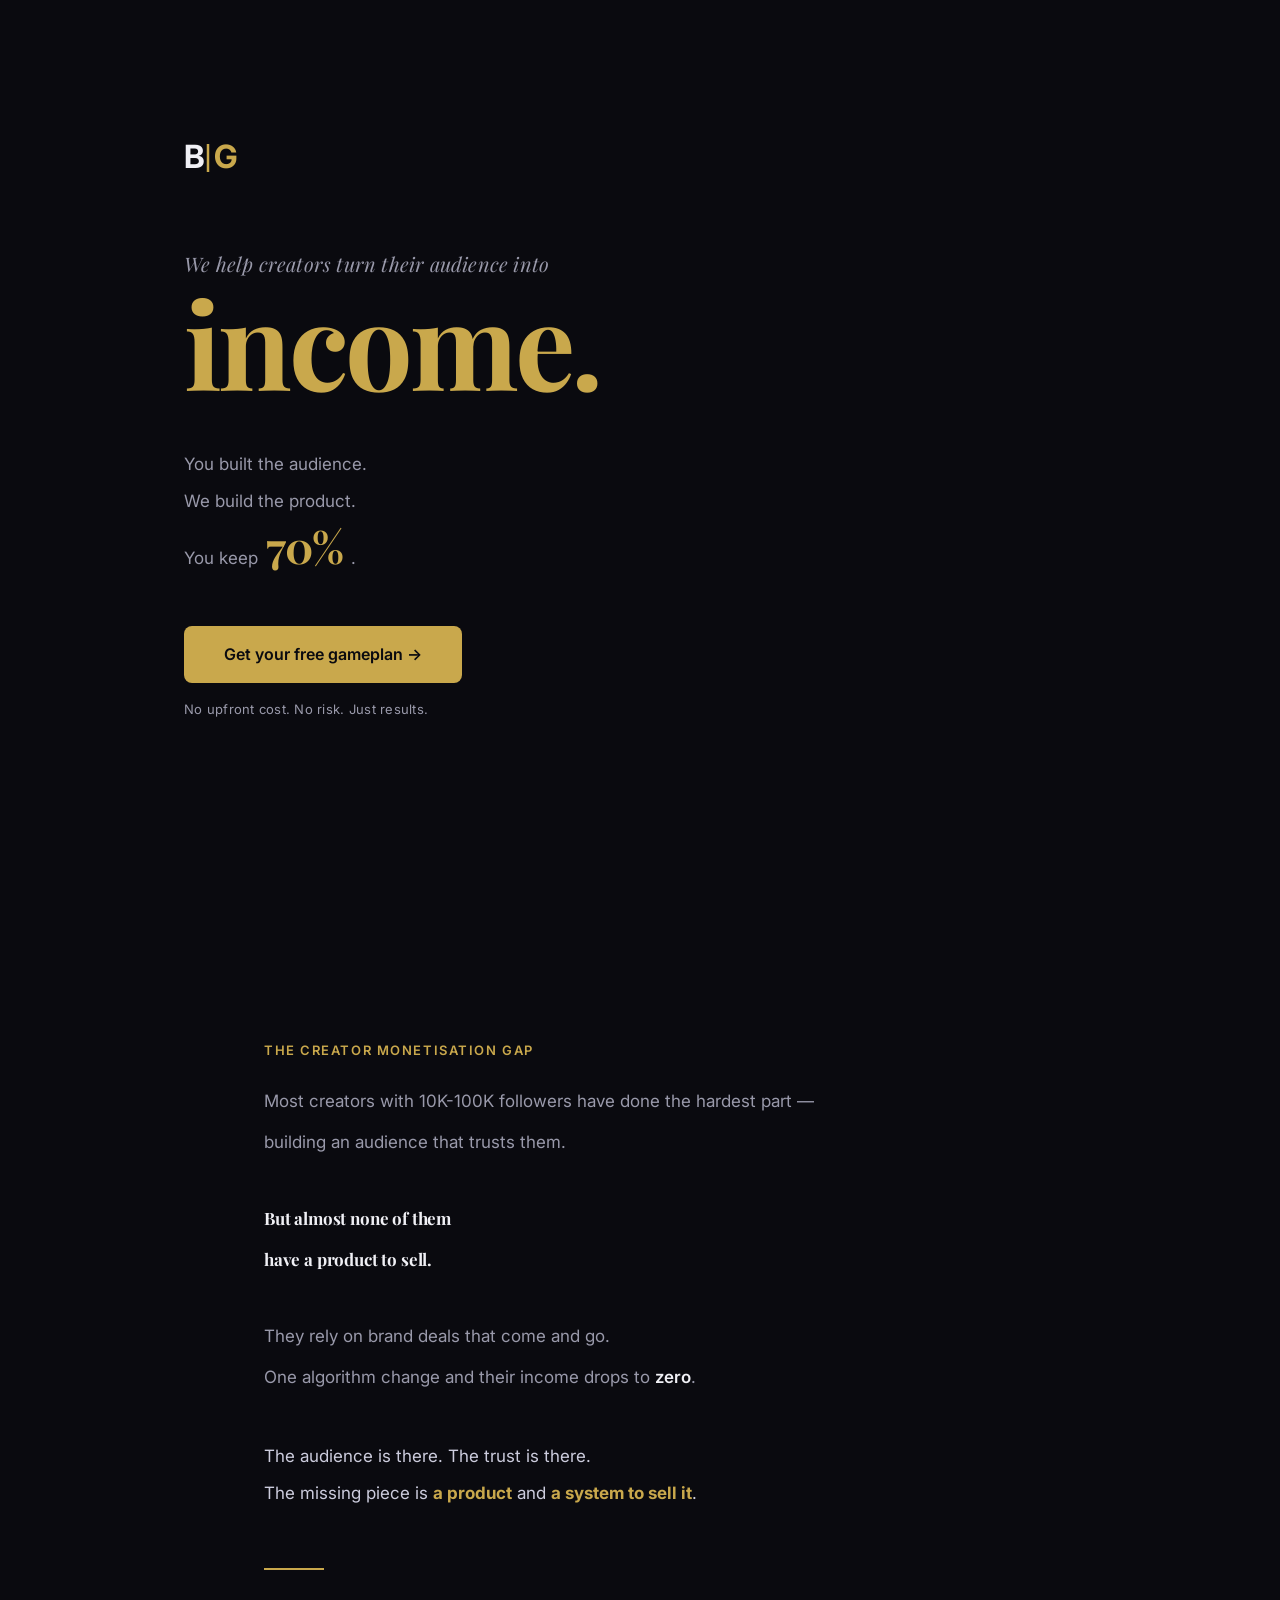
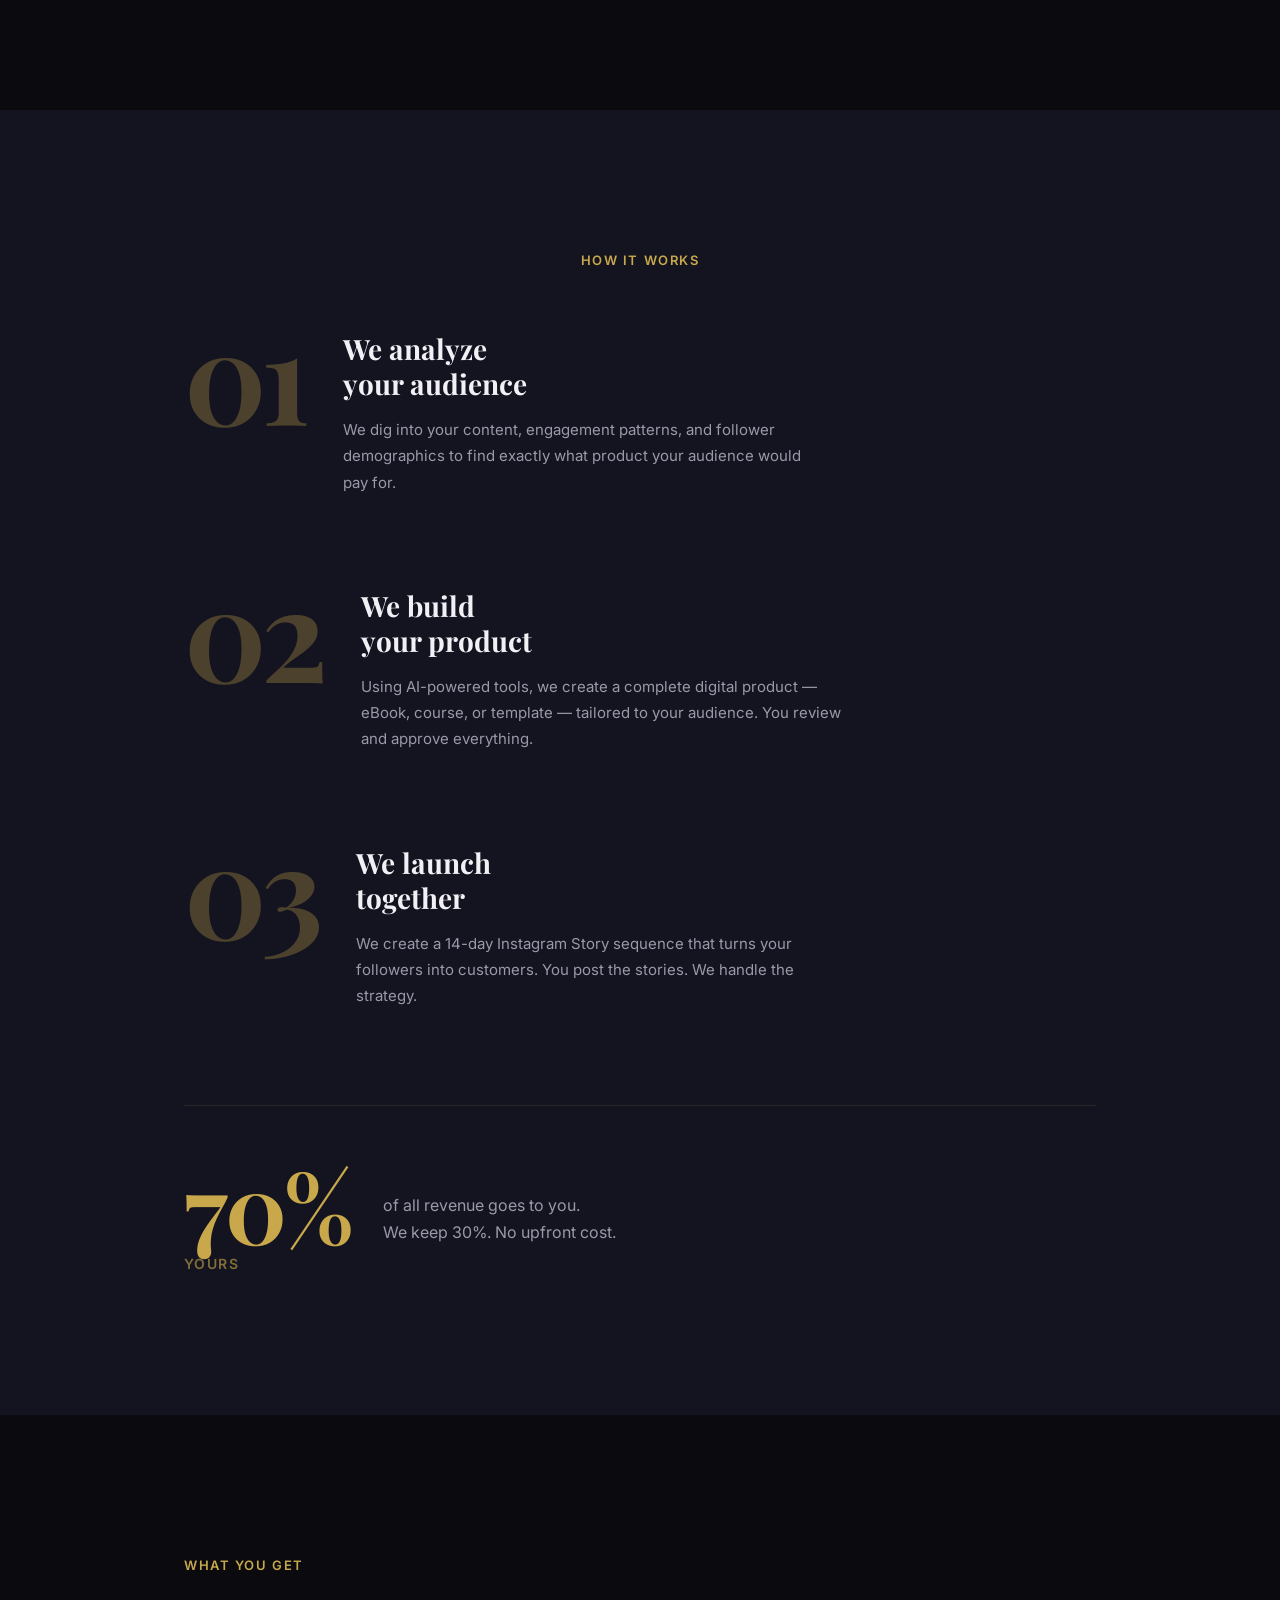
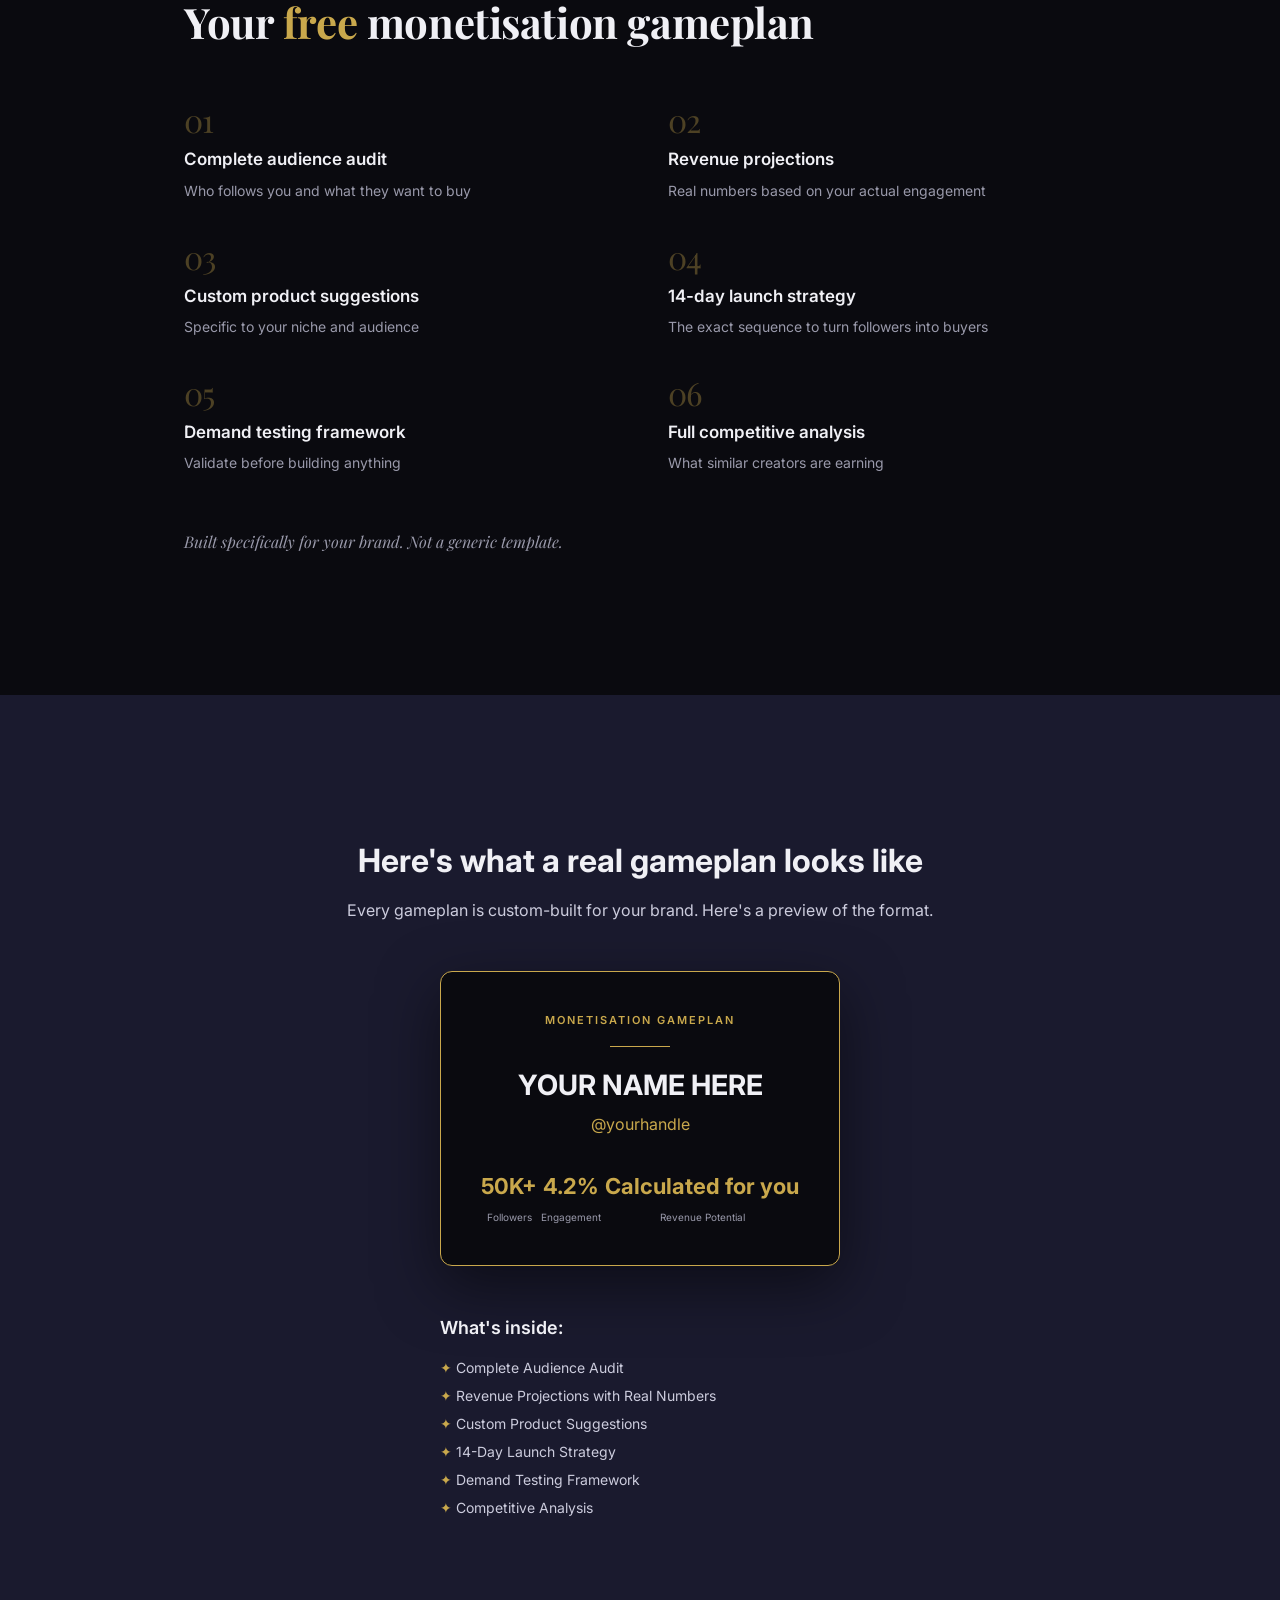
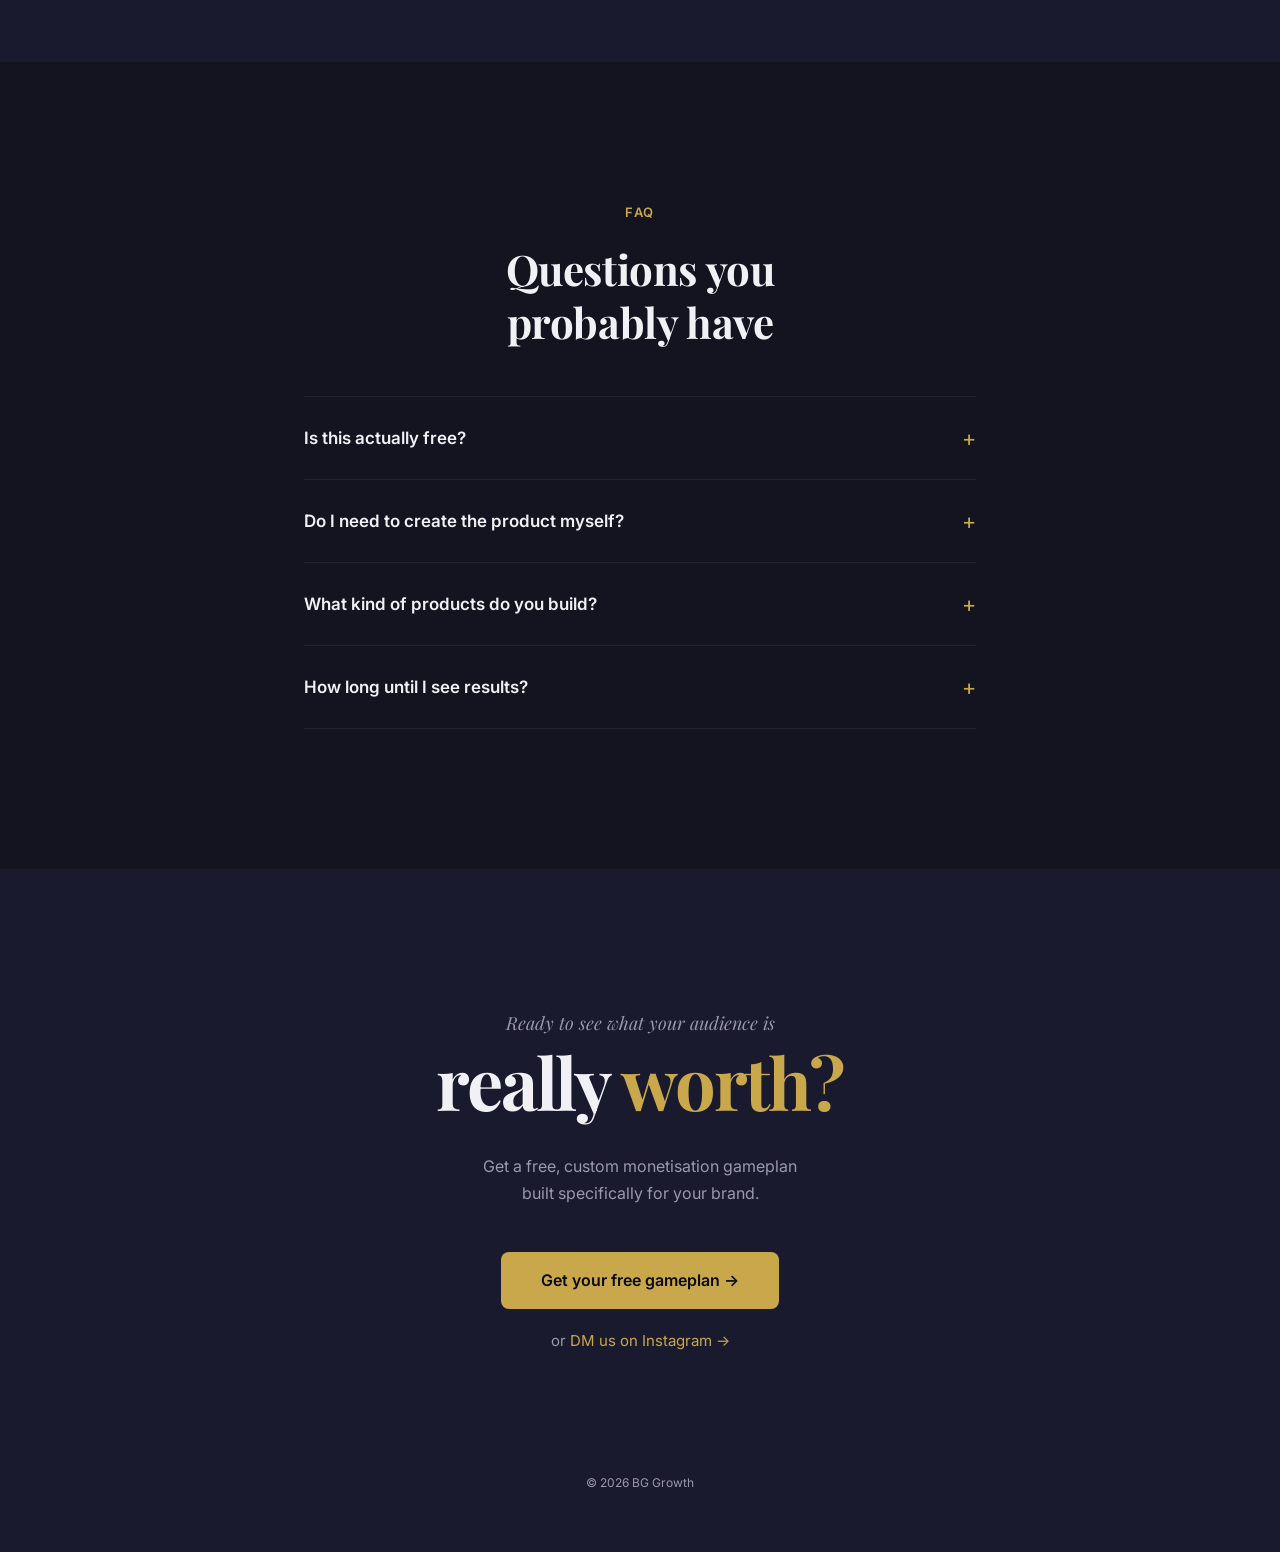
==== commit 04e8e973: "fix sample section" ====
--- a/index.html
+++ b/index.html
@@ -162,7 +162,7 @@
             <span class="sample-stat-label">Engagement</span>
           </div>
           <div class="sample-stat">
-            <span class="sample-stat-num">$75K+</span>
+            <span class="sample-stat-num">Calculated for you</span>
             <span class="sample-stat-label">Revenue Potential</span>
           </div>
         </div>
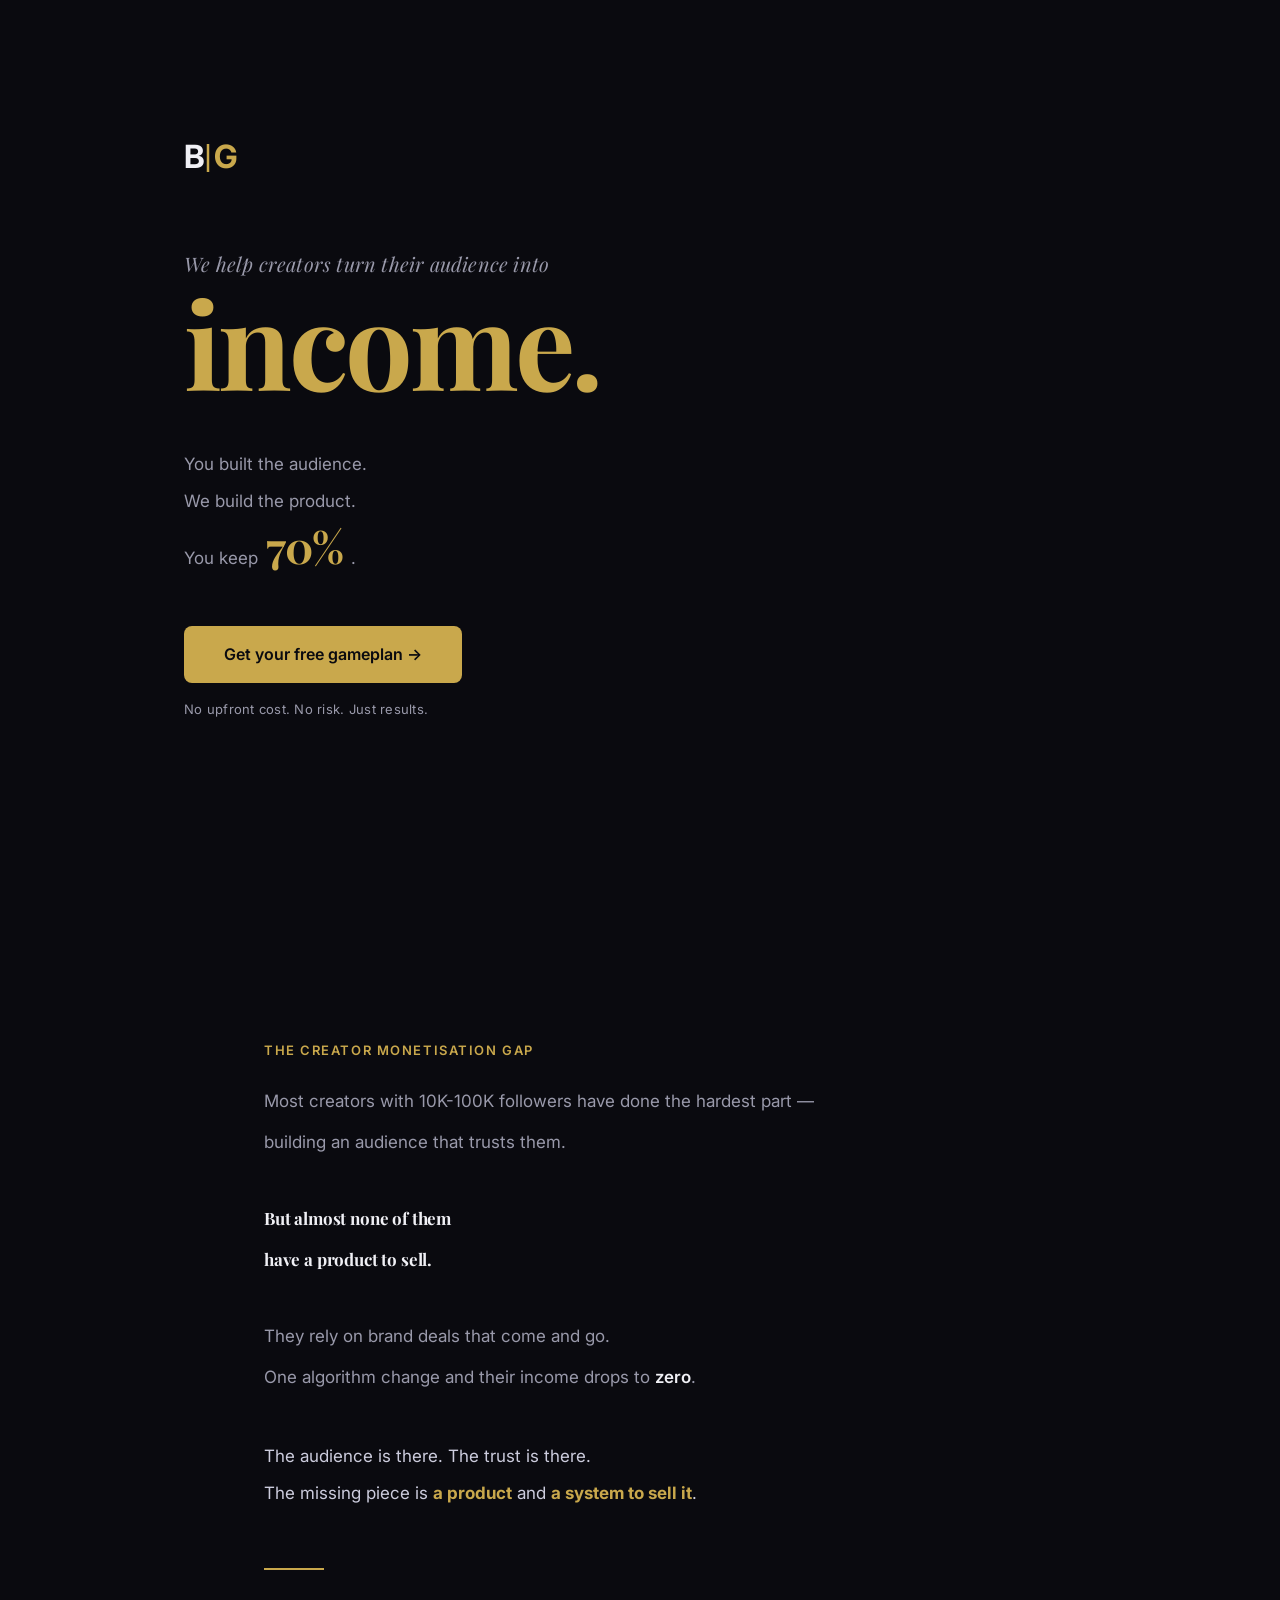
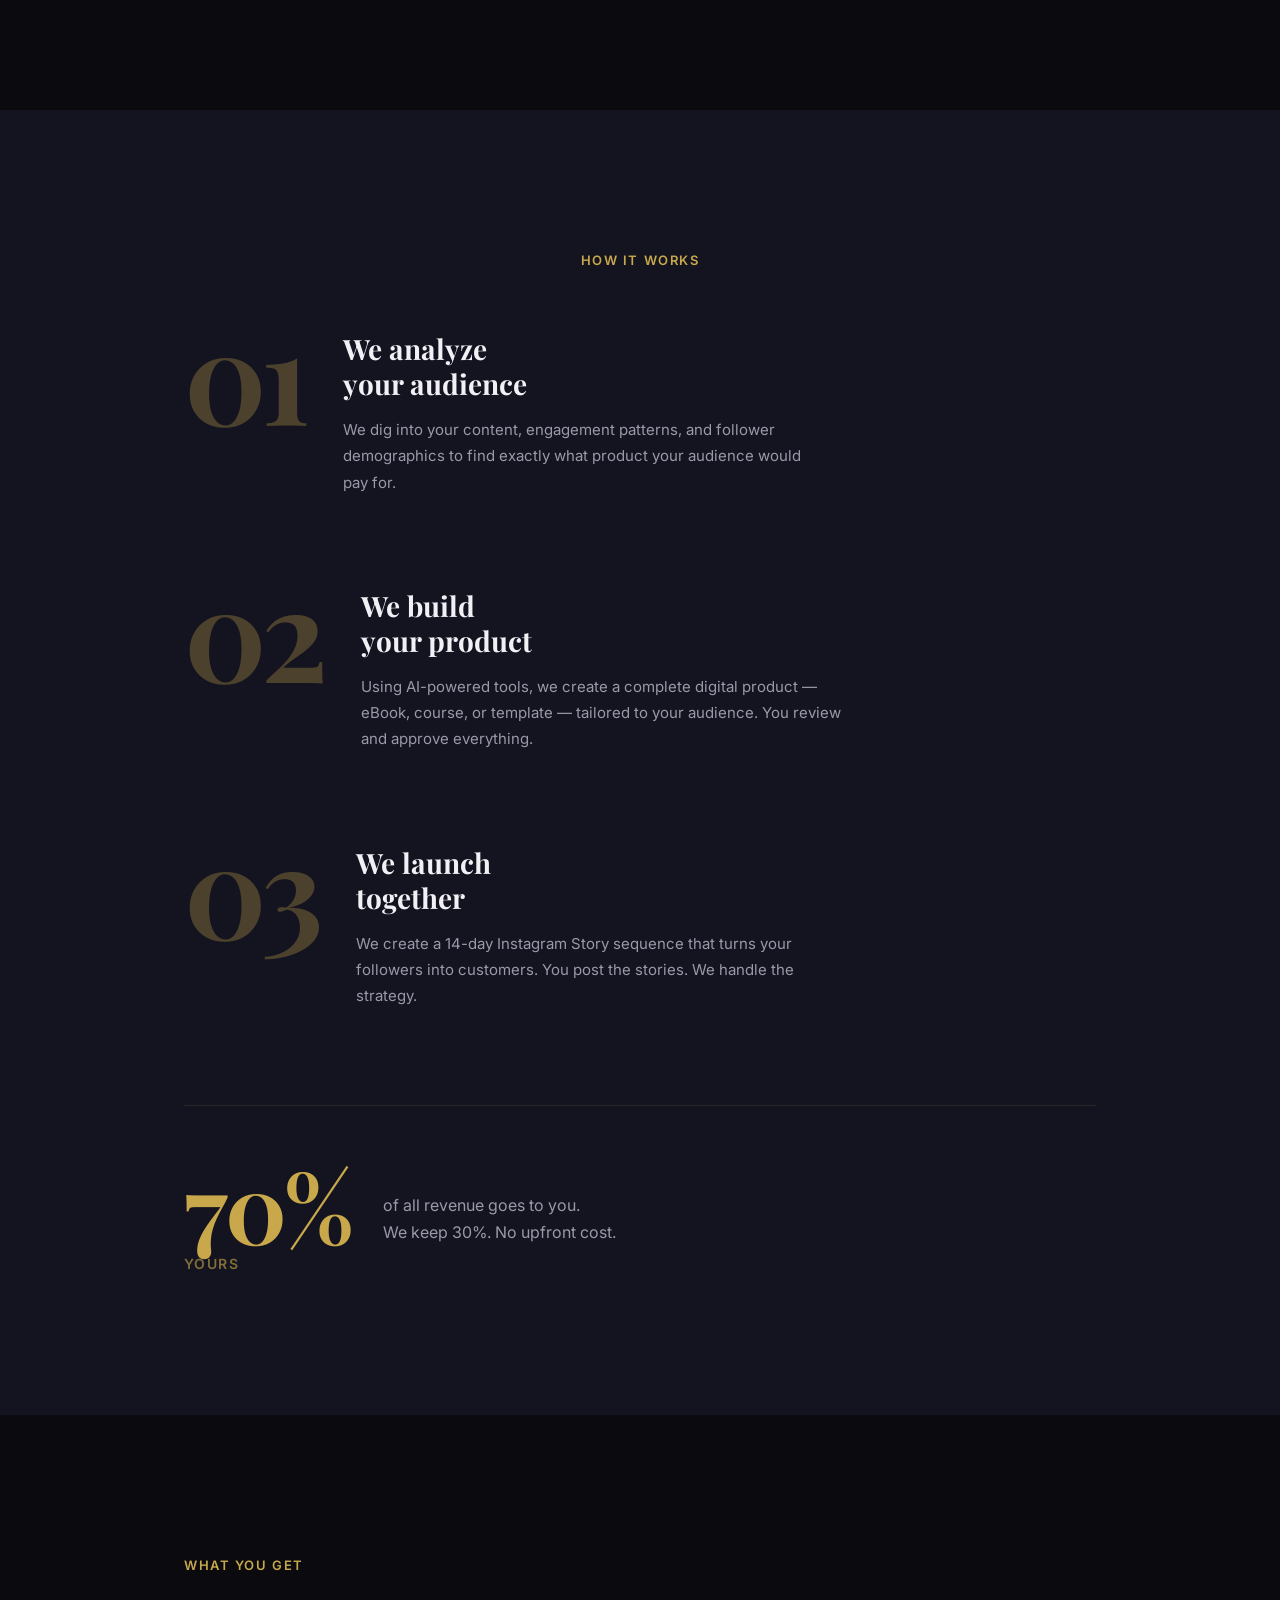
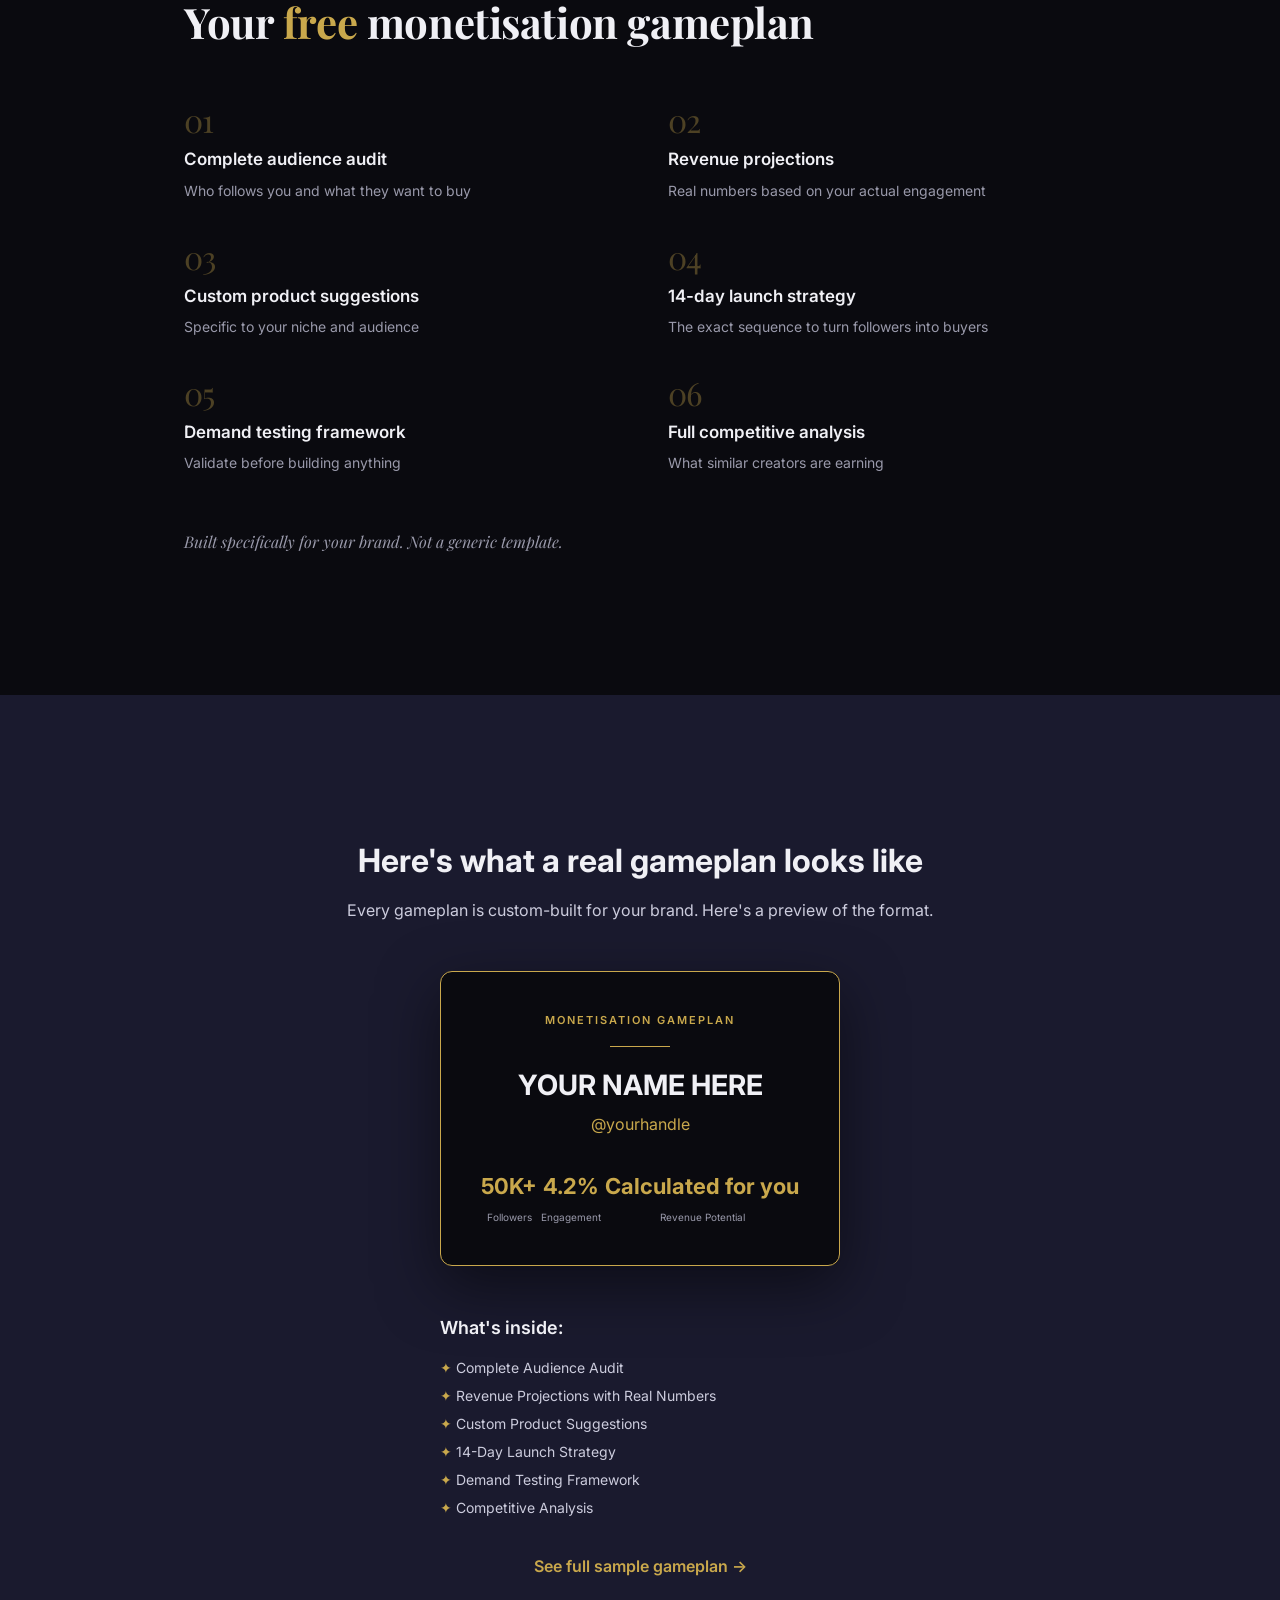
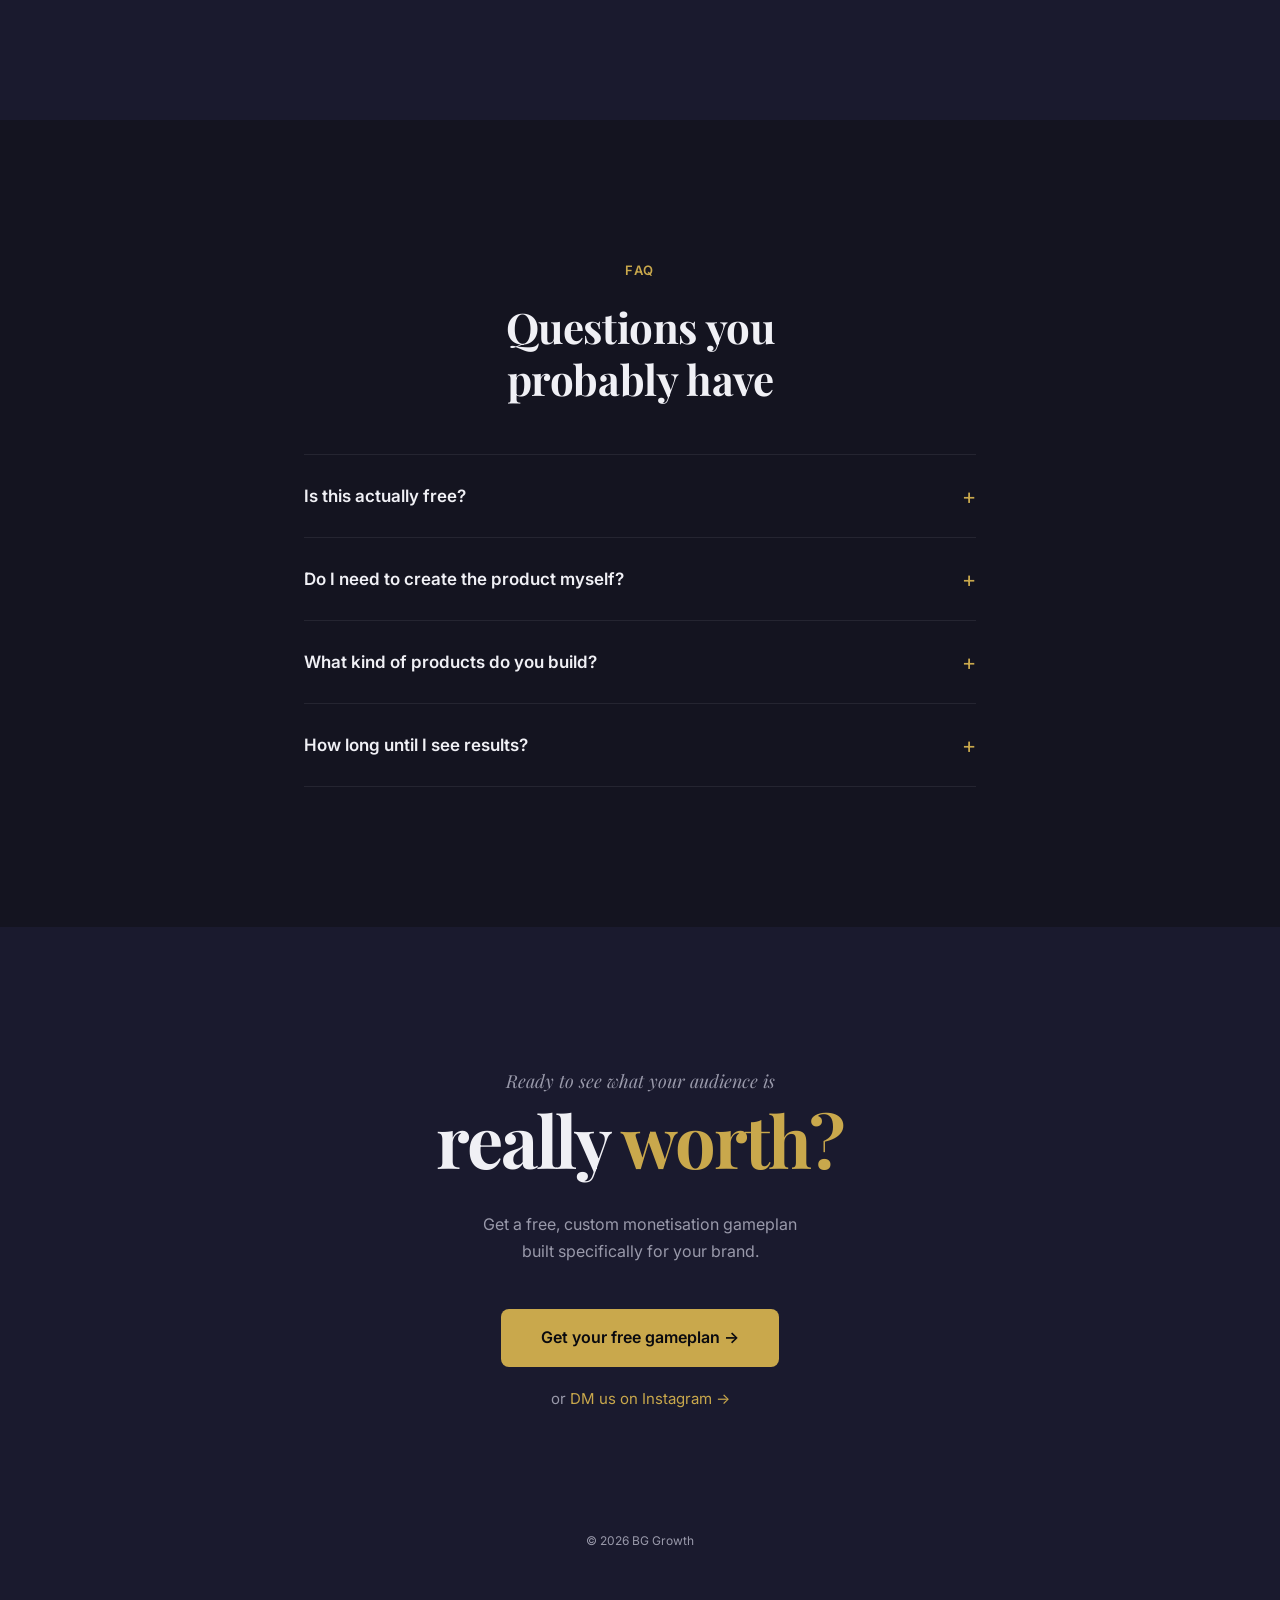
==== commit f201f413: "add sample gameplan page" ====
--- a/index.html
+++ b/index.html
@@ -177,6 +177,8 @@
         <p class="sample-list-item"><span class="gold">✦</span> Demand Testing Framework</p>
         <p class="sample-list-item"><span class="gold">✦</span> Competitive Analysis</p>
       </div>
+
+      <p class="fade-in" style="margin-top:32px;"><a href="sample.html" style="color:#C9A84C;font-weight:600;font-size:16px;transition:color 0.2s ease;">See full sample gameplan &rarr;</a></p>
     </div>
   </section>
 
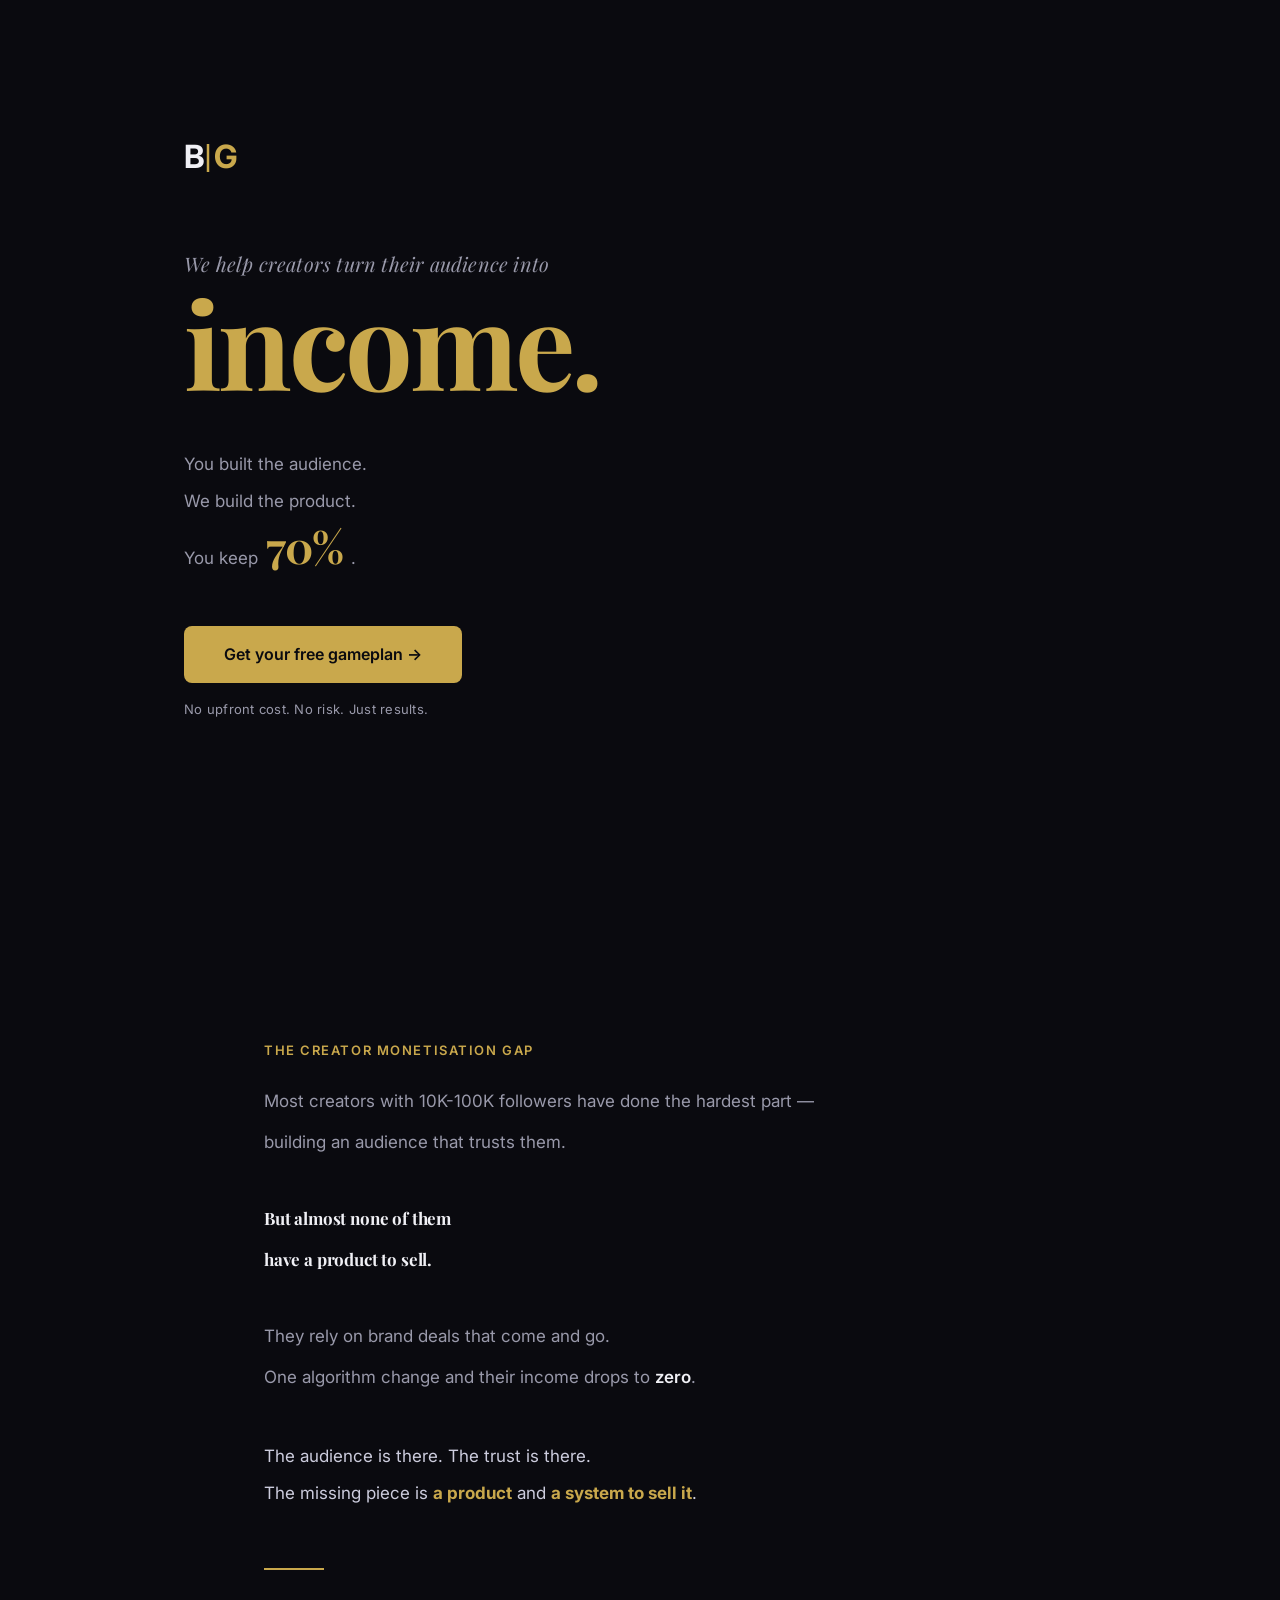
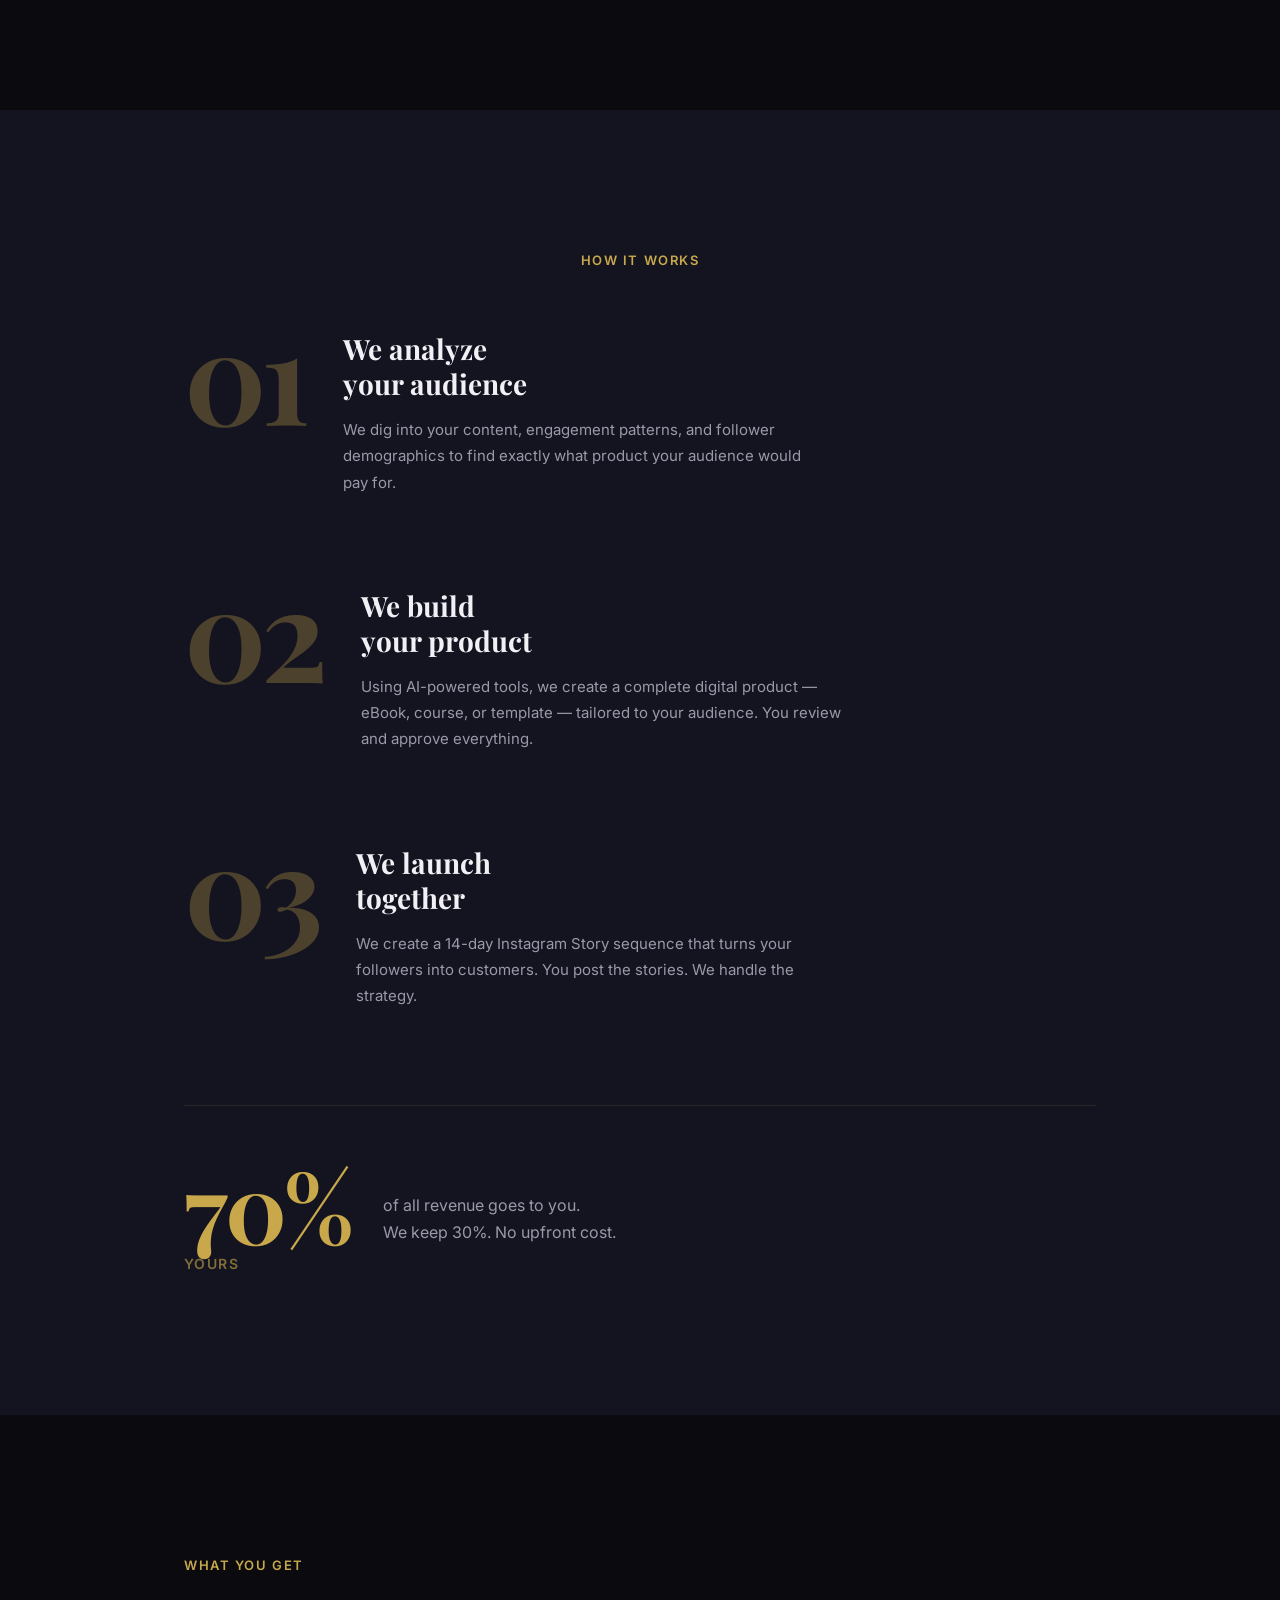
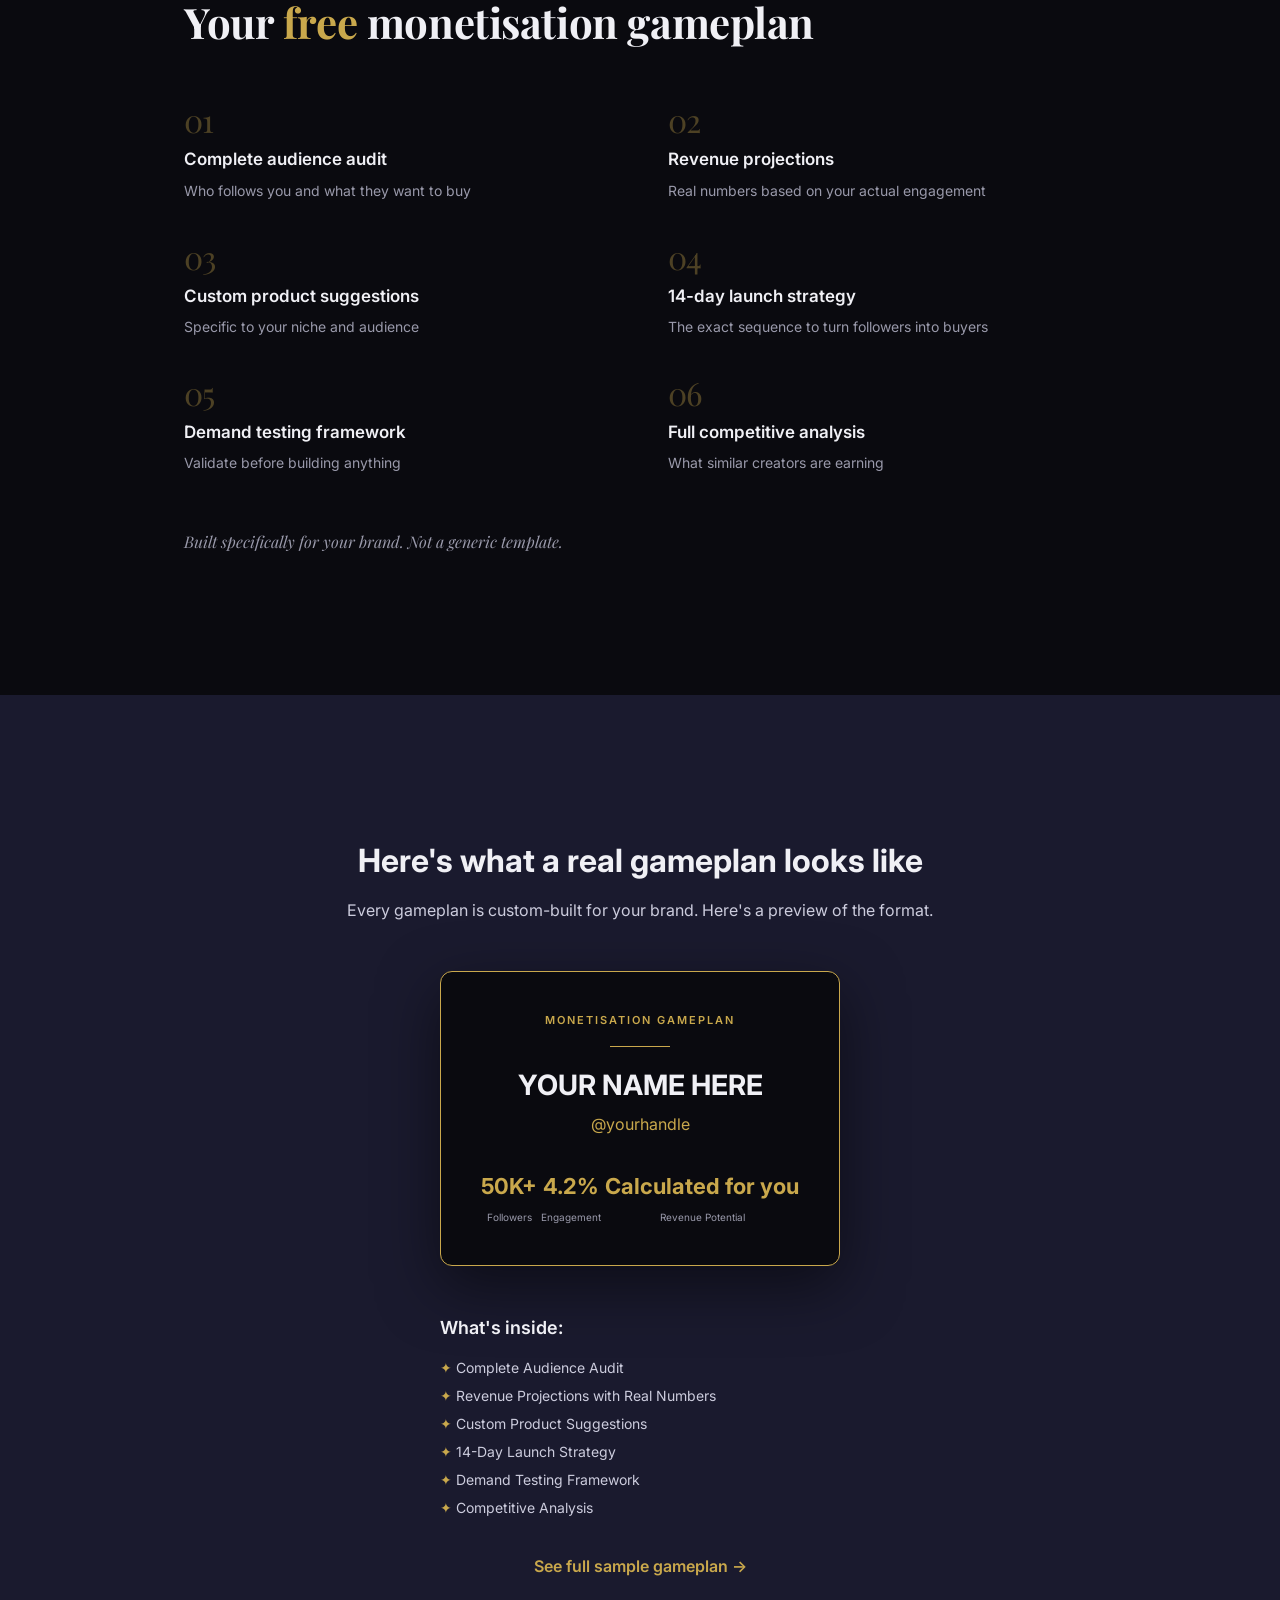
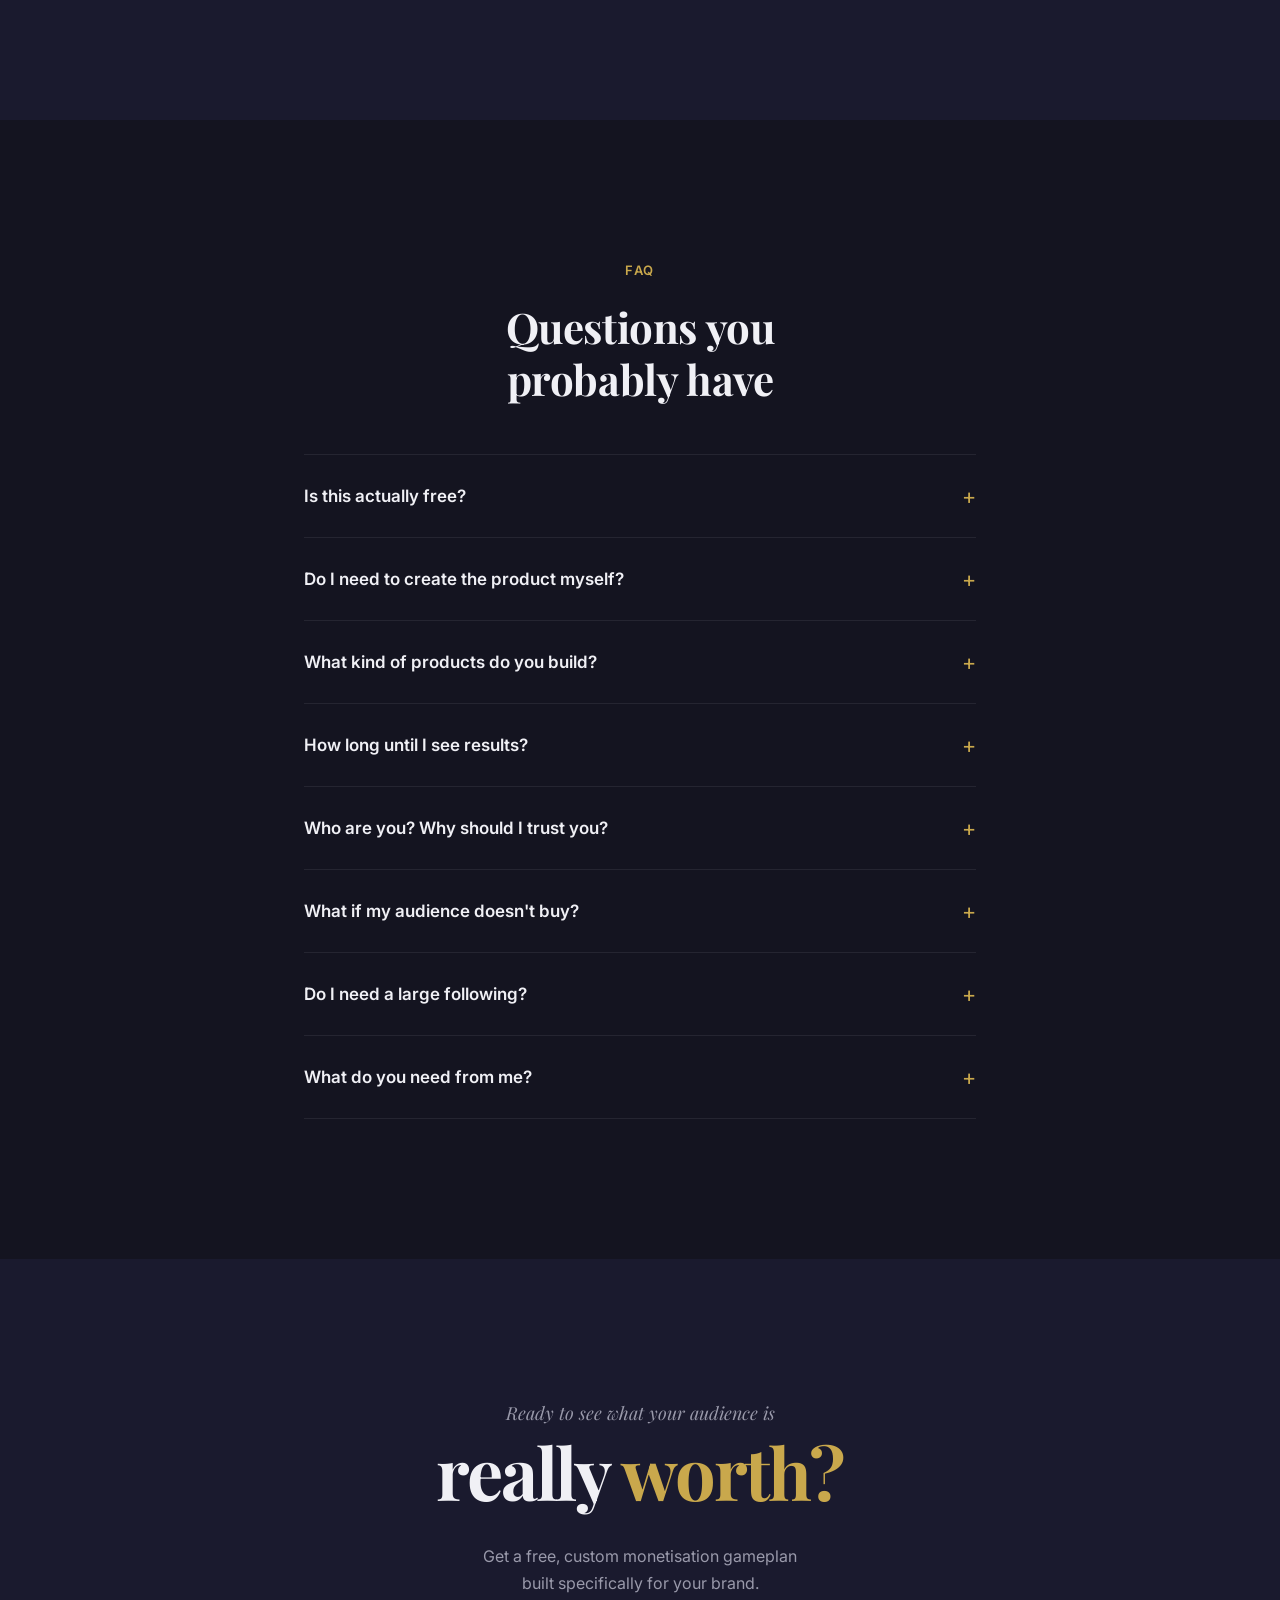
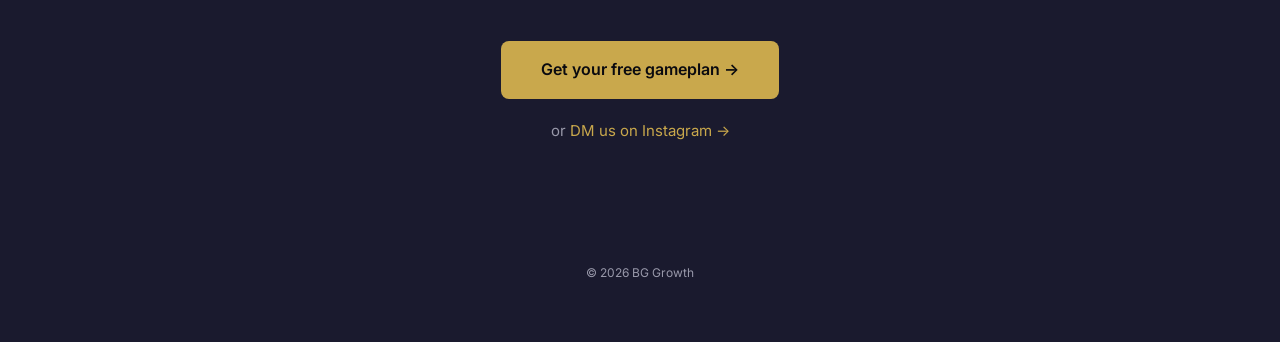
==== commit 86523b2d: "expand FAQ section" ====
--- a/index.html
+++ b/index.html
@@ -224,6 +224,42 @@
             <p>From partnership to first sale, typically 3-4 weeks. The launch itself runs over 14 days.</p>
           </div>
         </div>
+        <div class="accordion-item">
+          <button class="accordion-trigger" aria-expanded="false">
+            <span>Who are you? Why should I trust you?</span>
+            <span class="accordion-icon">+</span>
+          </button>
+          <div class="accordion-panel" hidden>
+            <p>We're BG Growth, a small growth marketing team that specializes in helping creators launch digital products. We're not a big agency — we work with a limited number of creators at a time so we can give each project real attention. Check out our <a href="sample.html" style="color:#C9A84C;font-weight:600;">sample gameplan</a> to see the quality of work we deliver.</p>
+          </div>
+        </div>
+        <div class="accordion-item">
+          <button class="accordion-trigger" aria-expanded="false">
+            <span>What if my audience doesn't buy?</span>
+            <span class="accordion-icon">+</span>
+          </button>
+          <div class="accordion-panel" hidden>
+            <p>That's exactly why we start with a demand test before building anything. We create a simple 3-slide post for you to share. If your audience responds, we move forward. If not, we try a different angle or product concept. You never invest time or money into something unvalidated.</p>
+          </div>
+        </div>
+        <div class="accordion-item">
+          <button class="accordion-trigger" aria-expanded="false">
+            <span>Do I need a large following?</span>
+            <span class="accordion-icon">+</span>
+          </button>
+          <div class="accordion-panel" hidden>
+            <p>No. We work with creators who have 10K to 100K followers. In fact, smaller creators often see higher conversion rates because their audience trusts them more. It's not about size — it's about engagement.</p>
+          </div>
+        </div>
+        <div class="accordion-item">
+          <button class="accordion-trigger" aria-expanded="false">
+            <span>What do you need from me?</span>
+            <span class="accordion-icon">+</span>
+          </button>
+          <div class="accordion-panel" hidden>
+            <p>Just your content and your authenticity. We handle product creation, sales pages, launch strategy, and email sequences. During launch, we send you daily story scripts to post. That's it — you keep doing what you do best.</p>
+          </div>
+        </div>
       </div>
     </div>
   </section>
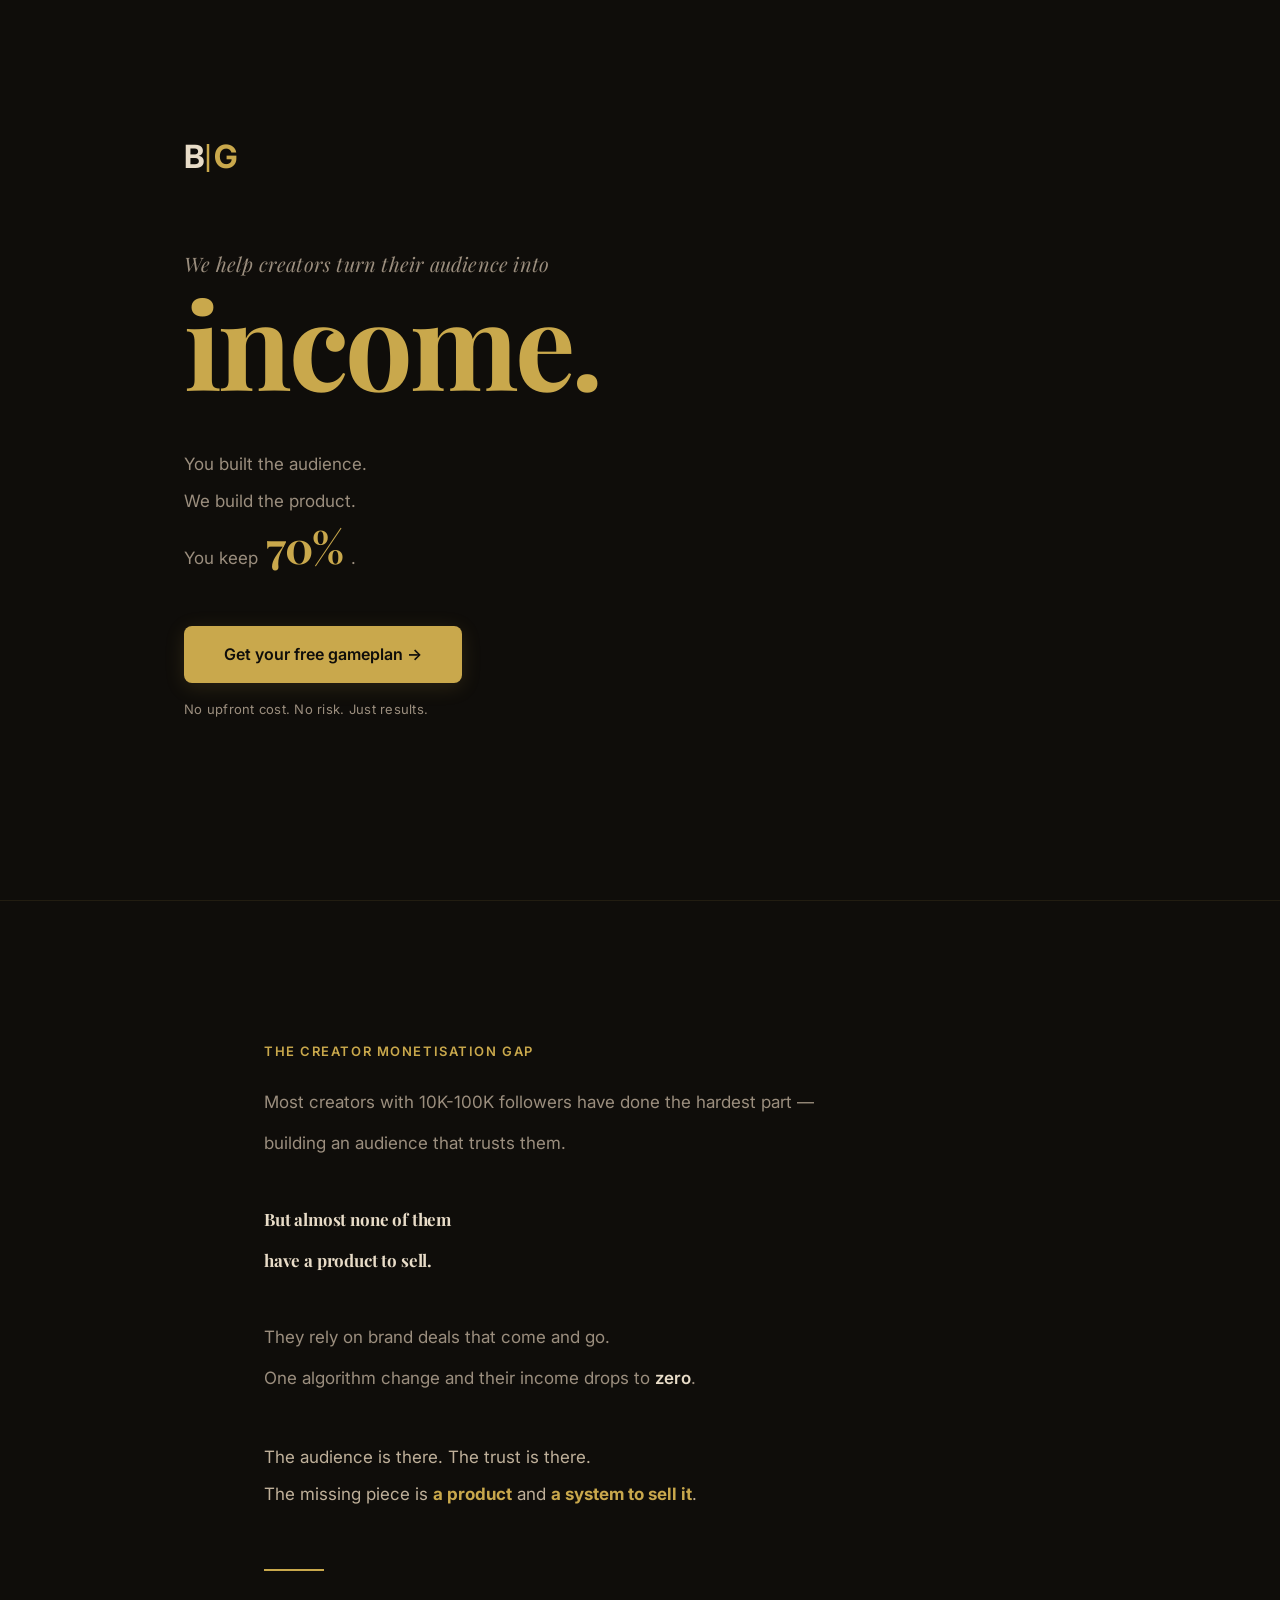
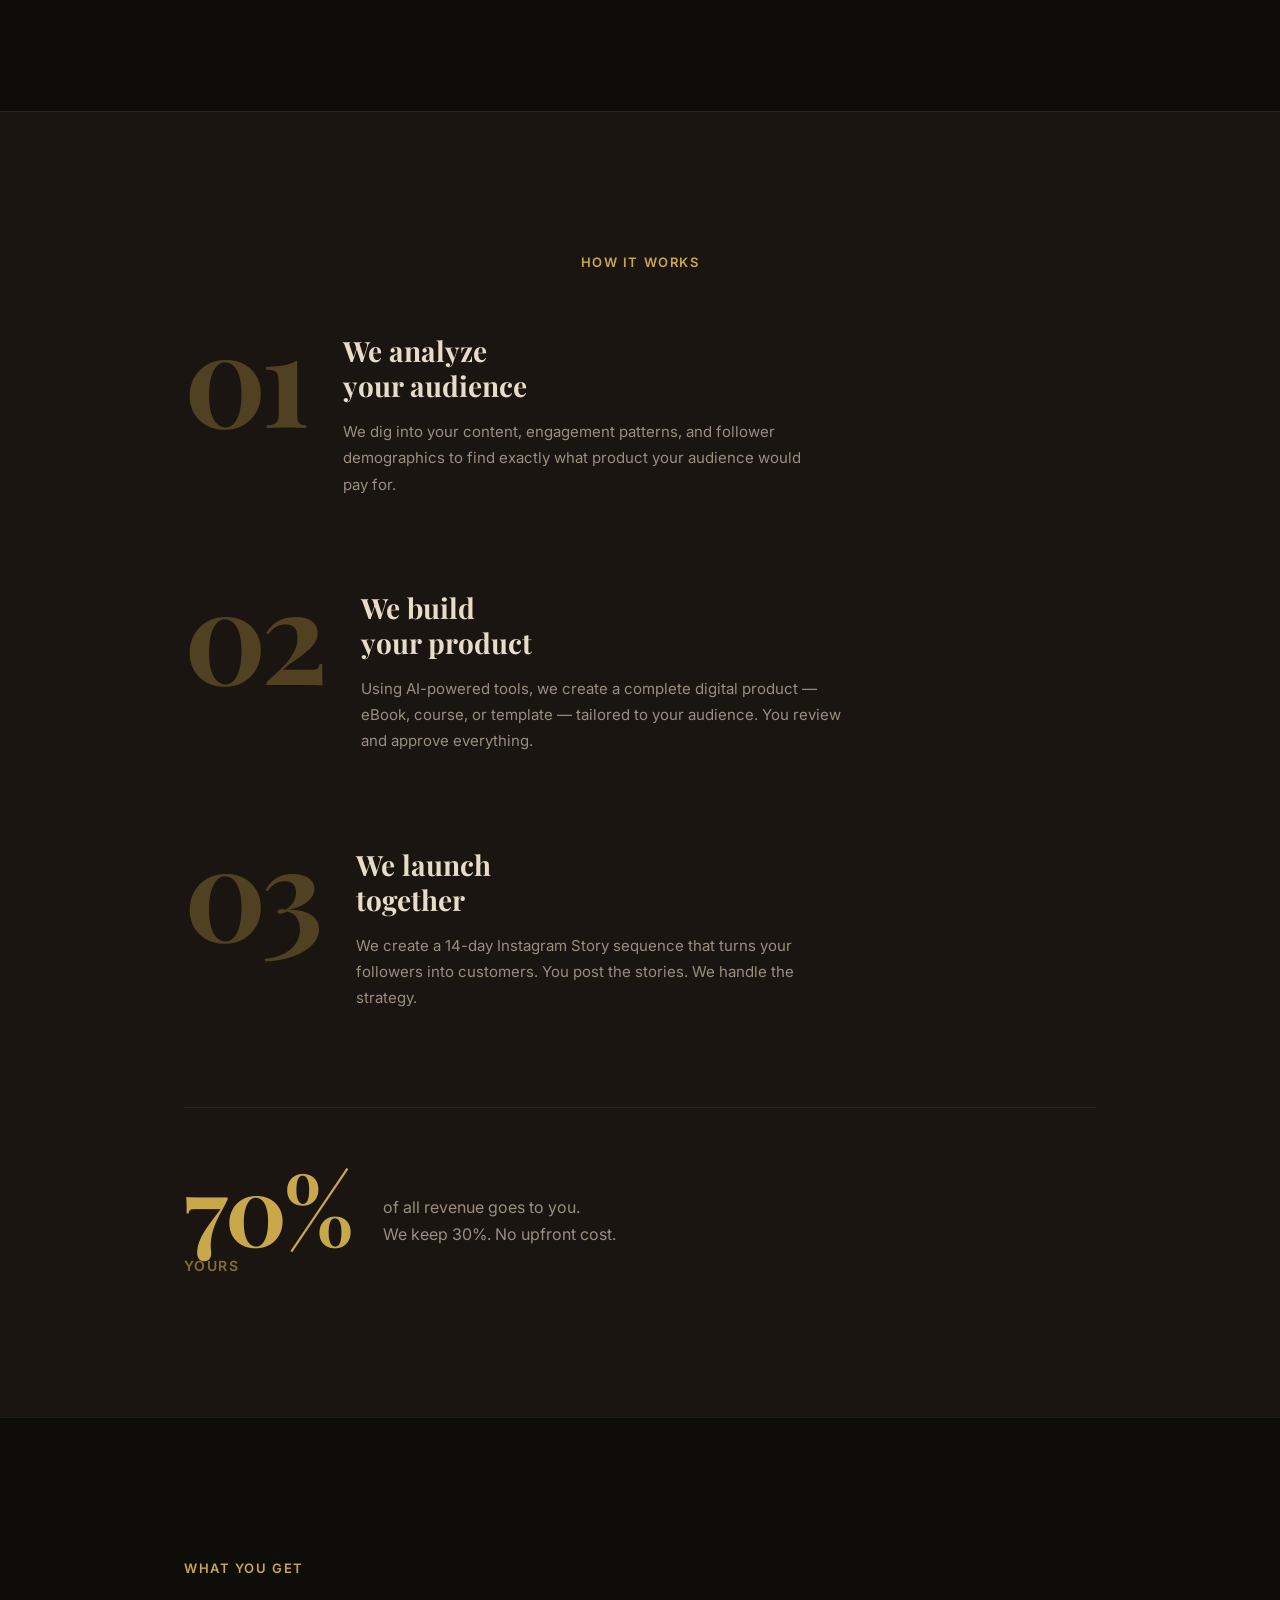
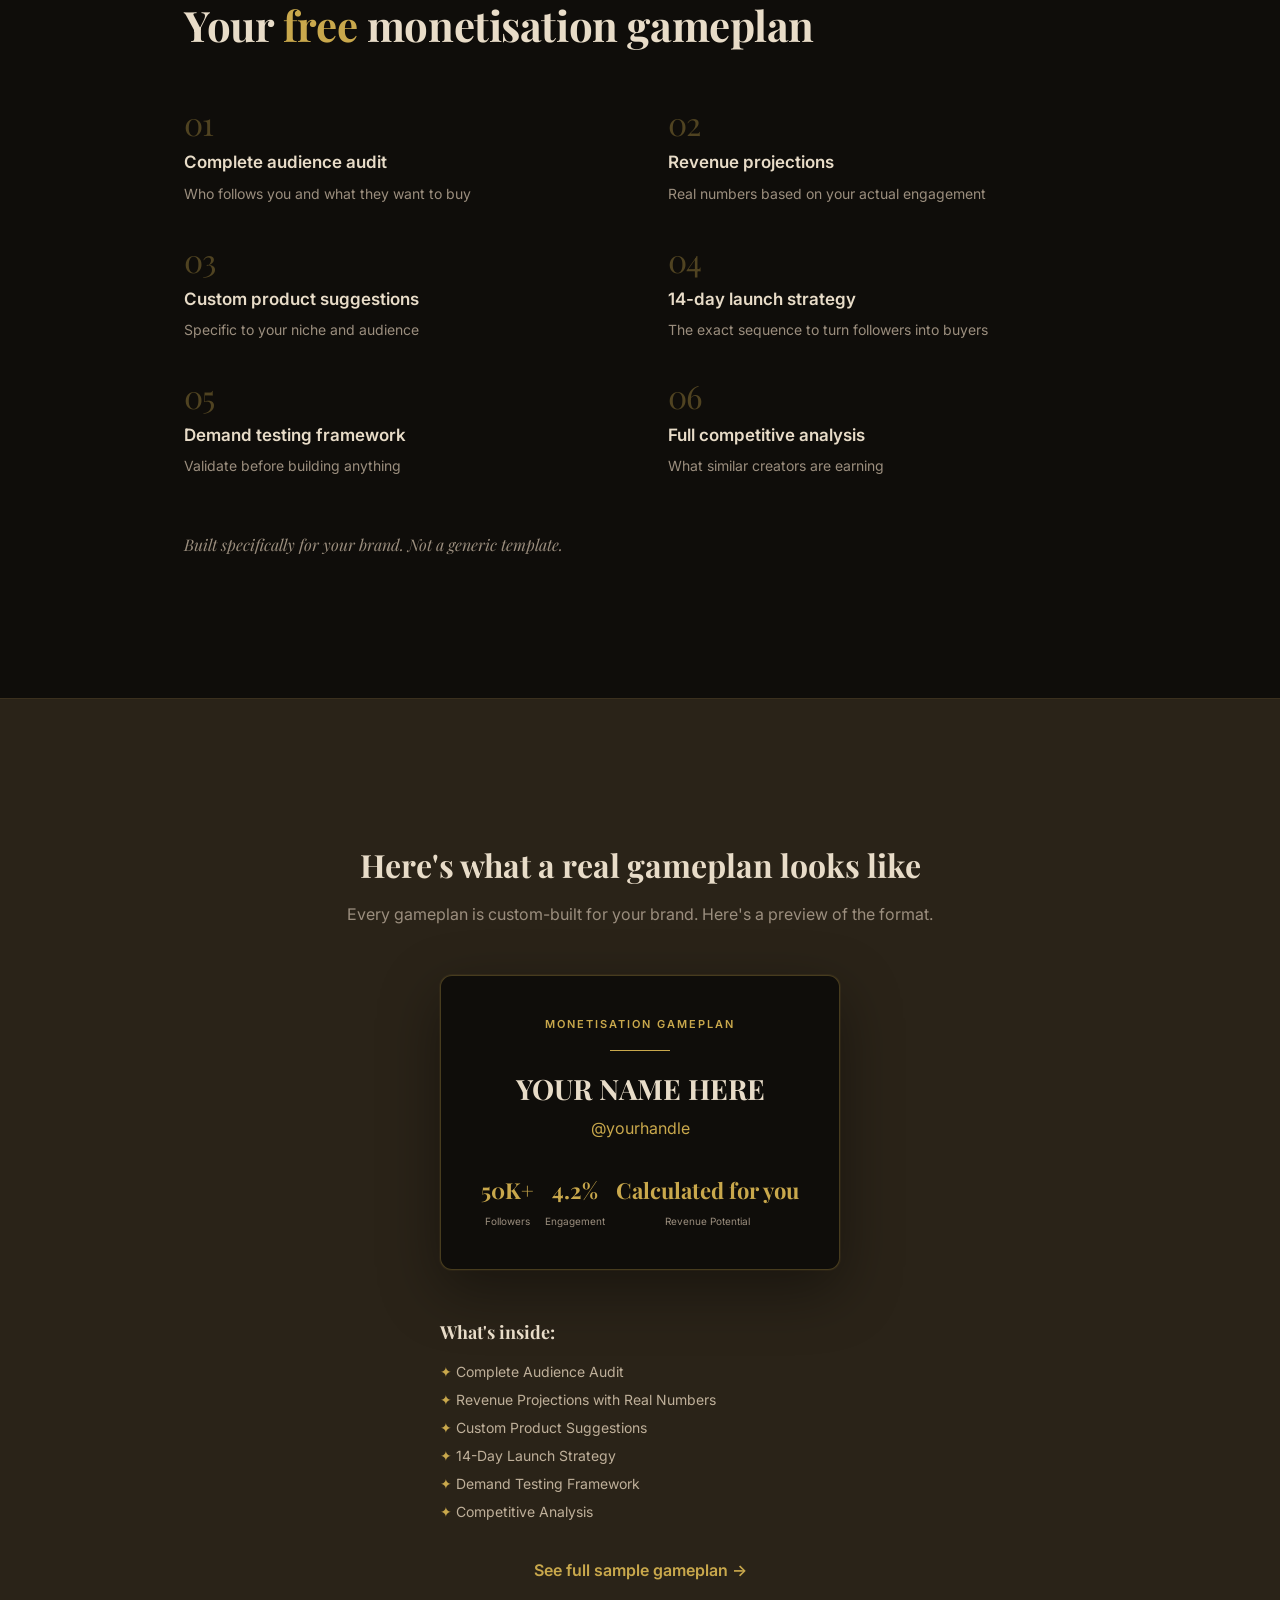
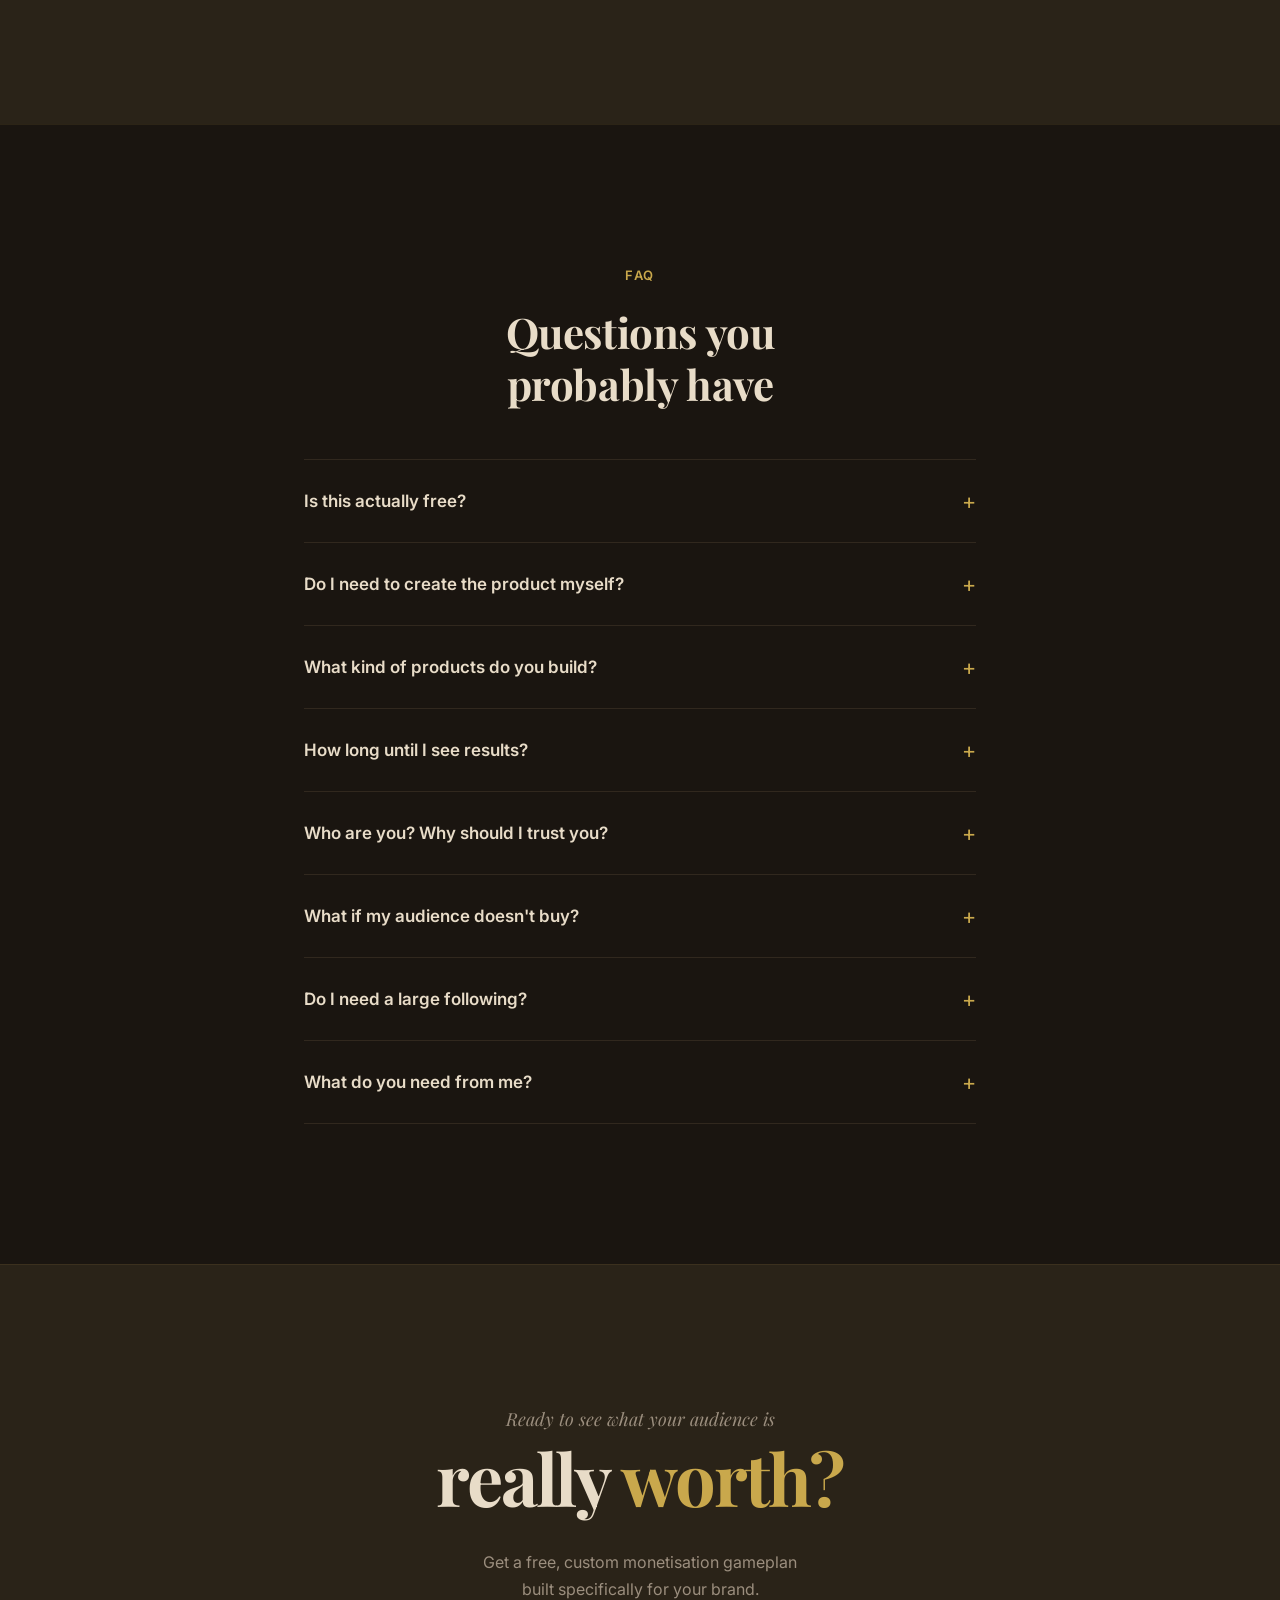
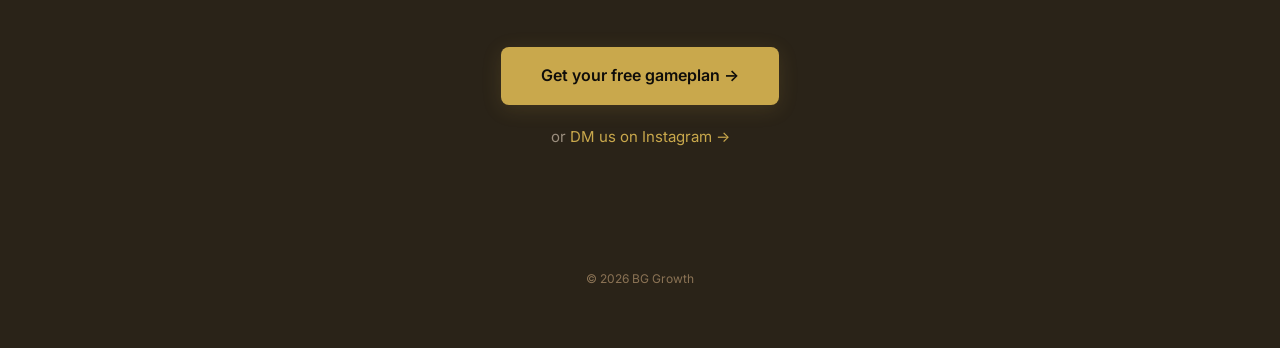
==== commit be4e5196: "dark academia redesign" ====
--- a/index.html
+++ b/index.html
@@ -20,7 +20,7 @@
     <div class="container">
       <div class="logo" aria-label="BG Growth logo">
         <svg width="60" height="36" viewBox="0 0 60 36" xmlns="http://www.w3.org/2000/svg">
-          <text x="0" y="28" font-family="Inter, sans-serif" font-weight="700" font-size="32" fill="#F0F0F5">B</text>
+          <text x="0" y="28" font-family="Inter, sans-serif" font-weight="700" font-size="32" fill="#E8DCC8">B</text>
           <line x1="24" y1="4" x2="24" y2="32" stroke="#C9A84C" stroke-width="2.5"/>
           <text x="30" y="28" font-family="Inter, sans-serif" font-weight="700" font-size="32" fill="#C9A84C">G</text>
         </svg>
--- a/style.css
+++ b/style.css
@@ -12,8 +12,8 @@
 
 body {
   font-family: 'Inter', sans-serif;
-  background: #0A0A0F;
-  color: #F0F0F5;
+  background: #0f0d0a;
+  color: #E8DCC8;
   line-height: 1.6;
   -webkit-font-smoothing: antialiased;
   -moz-osx-font-smoothing: grayscale;
@@ -39,11 +39,11 @@
 }
 
 .text-white {
-  color: #F0F0F5;
+  color: #E8DCC8;
 }
 
 .dim {
-  color: #9999AA;
+  color: #9B8E7E;
 }
 
 /* ===== Layout ===== */
@@ -104,27 +104,29 @@
 .btn {
   display: inline-block;
   background: #C9A84C;
-  color: #0A0A0F;
+  color: #0f0d0a;
   font-family: 'Inter', sans-serif;
   font-weight: 600;
   font-size: 16px;
   padding: 16px 40px;
   border-radius: 8px;
-  transition: background 0.25s ease, transform 0.2s ease;
+  transition: background 0.25s ease, transform 0.2s ease, box-shadow 0.25s ease;
   cursor: pointer;
   border: none;
+  box-shadow: 0 4px 20px rgba(201, 168, 76, 0.15);
 }
 
 .btn:hover {
   background: #d4b65e;
   transform: translateY(-1px);
+  box-shadow: 0 6px 28px rgba(201, 168, 76, 0.25);
 }
 
 /* ========================================
    Section 1: Hero
    ======================================== */
 .hero {
-  background: #0A0A0F;
+  background: #0f0d0a;
   padding: 60px 0 100px;
   min-height: 100svh;
   display: flex;
@@ -140,7 +142,7 @@
   font-weight: 400;
   font-style: italic;
   font-size: 20px;
-  color: #9999AA;
+  color: #9B8E7E;
   margin-bottom: 4px;
   letter-spacing: 0.01em;
 }
@@ -161,7 +163,7 @@
 .hero-sub p {
   font-weight: 400;
   font-size: 17px;
-  color: #9999AA;
+  color: #9B8E7E;
   line-height: 2.2;
 }
 
@@ -186,7 +188,7 @@
 
 .hero-note {
   font-size: 13px;
-  color: #9999AA;
+  color: #9B8E7E;
   letter-spacing: 0.02em;
 }
 
@@ -209,8 +211,9 @@
    Section 2: The Problem
    ======================================== */
 .problem {
-  background: #0A0A0F;
+  background: #0f0d0a;
   padding: 140px 0;
+  border-top: 1px solid rgba(201, 168, 76, 0.1);
 }
 
 .problem-lines {
@@ -231,7 +234,7 @@
   font-family: 'Playfair Display', Georgia, serif;
   font-size: clamp(28px, 4.5vw, 42px);
   font-weight: 700;
-  color: #F0F0F5;
+  color: #E8DCC8;
   line-height: 1.3;
   margin: 36px 0;
   letter-spacing: -0.01em;
@@ -244,7 +247,7 @@
 .problem-punchline p {
   font-size: 17px;
   line-height: 2.2;
-  color: #CCCCDD;
+  color: #BFB09A;
   max-width: 640px;
 }
 
@@ -269,8 +272,9 @@
    Section 3: How It Works
    ======================================== */
 .how {
-  background: #141420;
+  background: #1a1510;
   padding: 140px 0;
+  border-top: 1px solid rgba(201, 168, 76, 0.1);
 }
 
 .steps {
@@ -307,14 +311,14 @@
   font-weight: 700;
   font-size: clamp(22px, 3vw, 28px);
   margin-bottom: 16px;
-  color: #F0F0F5;
+  color: #E8DCC8;
   line-height: 1.25;
   letter-spacing: 0;
 }
 
 .step-desc {
   font-size: 15px;
-  color: #9999AA;
+  color: #9B8E7E;
   line-height: 1.75;
 }
 
@@ -360,7 +364,7 @@
 
 .highlight-detail p {
   font-size: 16px;
-  color: #9999AA;
+  color: #9B8E7E;
   line-height: 1.7;
 }
 
@@ -394,8 +398,9 @@
    Section 4: What You Get
    ======================================== */
 .offer {
-  background: #0A0A0F;
+  background: #0f0d0a;
   padding: 140px 0;
+  border-top: 1px solid rgba(201, 168, 76, 0.1);
 }
 
 .offer-heading {
@@ -433,13 +438,13 @@
   display: block;
   font-weight: 600;
   font-size: 17px;
-  color: #F0F0F5;
+  color: #E8DCC8;
 }
 
 .offer-item-desc {
   display: block;
   font-size: 14px;
-  color: #9999AA;
+  color: #9B8E7E;
   line-height: 1.5;
 }
 
@@ -448,7 +453,7 @@
   margin-top: 56px;
   font-style: italic;
   font-size: 16px;
-  color: #9999AA;
+  color: #9B8E7E;
 }
 
 @media (max-width: 640px) {
@@ -465,15 +470,16 @@
    Section 4.5: Sample Gameplan
    ======================================== */
 .sample {
-  background: #1A1A2E;
+  background: #2a2318;
   padding: 140px 0;
+  border-top: 1px solid rgba(201, 168, 76, 0.1);
 }
 
 .sample-heading {
-  font-family: 'Inter', sans-serif;
+  font-family: 'Playfair Display', Georgia, serif;
   font-weight: 700;
   font-size: 32px;
-  color: #F0F0F5;
+  color: #E8DCC8;
   margin-bottom: 12px;
 }
 
@@ -481,23 +487,24 @@
   font-family: 'Inter', sans-serif;
   font-weight: 400;
   font-size: 16px;
-  color: #CCCCDD;
+  color: #9B8E7E;
   margin-bottom: 48px;
 }
 
 .sample-card {
-  background: #0A0A0F;
-  border: 1px solid #C9A84C;
+  background: #0f0d0a;
+  border: 1px solid rgba(201, 168, 76, 0.3);
   border-radius: 12px;
   padding: 40px;
   max-width: 400px;
   margin: 0 auto 48px;
-  box-shadow: 0 20px 60px rgba(0, 0, 0, 0.5);
-  transition: transform 0.3s ease;
+  box-shadow: 0 20px 60px rgba(0, 0, 0, 0.4), 0 0 0 1px rgba(201, 168, 76, 0.08);
+  transition: transform 0.3s ease, box-shadow 0.3s ease;
 }
 
 .sample-card:hover {
   transform: scale(1.02);
+  box-shadow: 0 24px 72px rgba(0, 0, 0, 0.5), 0 0 0 1px rgba(201, 168, 76, 0.15);
 }
 
 .sample-card-label {
@@ -518,10 +525,10 @@
 }
 
 .sample-card-name {
-  font-family: 'Inter', sans-serif;
+  font-family: 'Playfair Display', Georgia, serif;
   font-weight: 700;
   font-size: 28px;
-  color: #F0F0F5;
+  color: #E8DCC8;
   text-align: center;
   margin-bottom: 4px;
 }
@@ -547,7 +554,7 @@
 }
 
 .sample-stat-num {
-  font-family: 'Inter', sans-serif;
+  font-family: 'Playfair Display', Georgia, serif;
   font-weight: 700;
   font-size: 22px;
   color: #C9A84C;
@@ -557,7 +564,7 @@
   font-family: 'Inter', sans-serif;
   font-weight: 400;
   font-size: 10px;
-  color: #9999AA;
+  color: #9B8E7E;
   margin-top: 4px;
 }
 
@@ -568,10 +575,10 @@
 }
 
 .sample-list-heading {
-  font-family: 'Inter', sans-serif;
-  font-weight: 600;
+  font-family: 'Playfair Display', Georgia, serif;
+  font-weight: 700;
   font-size: 18px;
-  color: #F0F0F5;
+  color: #E8DCC8;
   margin-bottom: 12px;
 }
 
@@ -579,7 +586,7 @@
   font-family: 'Inter', sans-serif;
   font-weight: 400;
   font-size: 14px;
-  color: #CCCCDD;
+  color: #BFB09A;
   line-height: 2.0;
 }
 
@@ -596,8 +603,9 @@
    Section 5: FAQ
    ======================================== */
 .faq {
-  background: #141420;
+  background: #1a1510;
   padding: 140px 0;
+  border-top: 1px solid rgba(201, 168, 76, 0.1);
 }
 
 .faq-heading {
@@ -615,11 +623,11 @@
 }
 
 .accordion-item {
-  border-bottom: 1px solid rgba(153, 153, 170, 0.12);
+  border-bottom: 1px solid rgba(139, 115, 85, 0.2);
 }
 
 .accordion-item:first-child {
-  border-top: 1px solid rgba(153, 153, 170, 0.12);
+  border-top: 1px solid rgba(139, 115, 85, 0.2);
 }
 
 .accordion-trigger {
@@ -629,7 +637,7 @@
   align-items: center;
   background: none;
   border: none;
-  color: #F0F0F5;
+  color: #E8DCC8;
   font-family: 'Inter', sans-serif;
   font-size: 17px;
   font-weight: 600;
@@ -670,7 +678,7 @@
 }
 
 .accordion-panel p {
-  color: #9999AA;
+  color: #9B8E7E;
   font-size: 15px;
   line-height: 1.8;
 }
@@ -685,15 +693,16 @@
    Section 6: Final CTA
    ======================================== */
 .final-cta {
-  background: #1A1A2E;
+  background: #2a2318;
   padding: 140px 0 60px;
+  border-top: 1px solid rgba(201, 168, 76, 0.1);
 }
 
 .final-lead {
   font-family: 'Playfair Display', Georgia, serif;
   font-style: italic;
   font-size: 18px;
-  color: #9999AA;
+  color: #9B8E7E;
   margin-bottom: 4px;
 }
 
@@ -709,7 +718,7 @@
 
 .final-sub {
   font-size: 16px;
-  color: #9999AA;
+  color: #9B8E7E;
   margin-bottom: 44px;
   line-height: 1.7;
 }
@@ -720,7 +729,7 @@
 
 .final-dm {
   font-size: 15px;
-  color: #9999AA;
+  color: #9B8E7E;
   margin-bottom: 120px;
 }
 
@@ -735,7 +744,7 @@
 
 .footer p {
   font-size: 12px;
-  color: #9999AA;
+  color: #8B7355;
 }
 
 @media (max-width: 640px) {
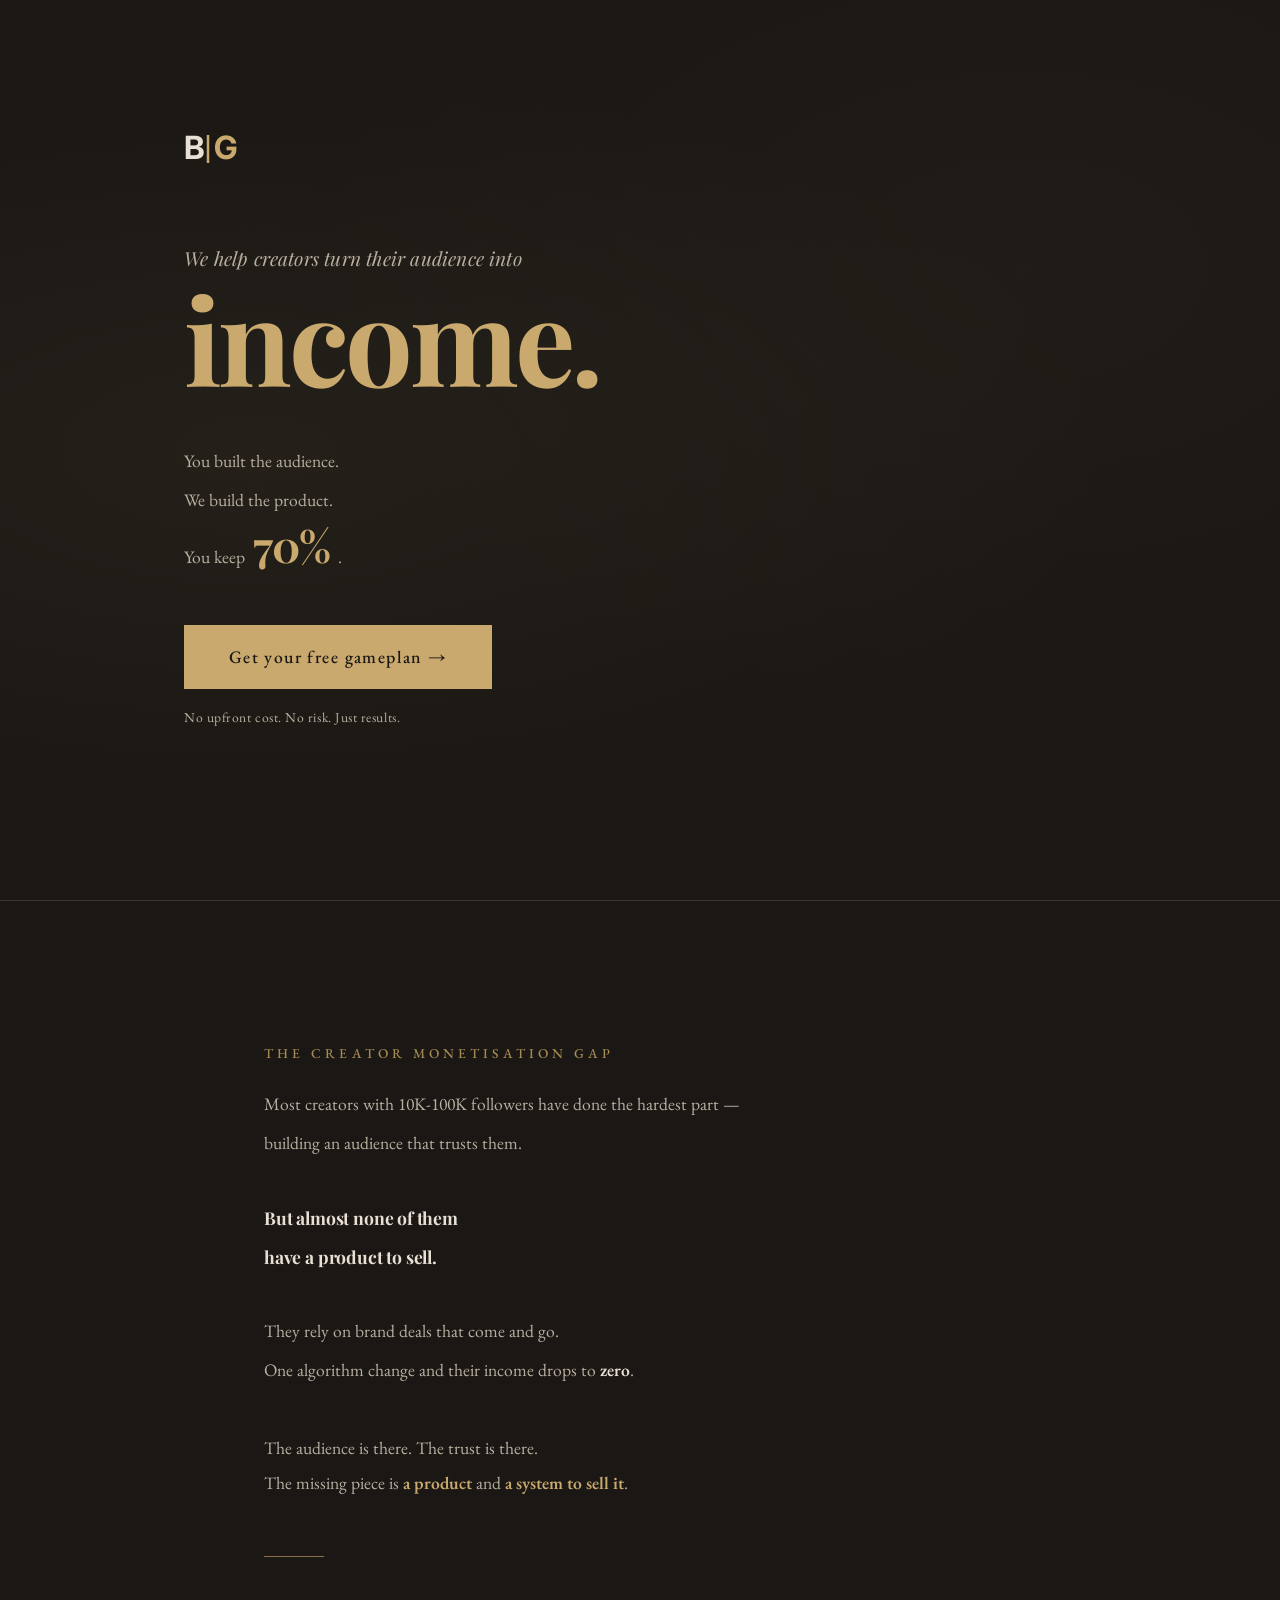
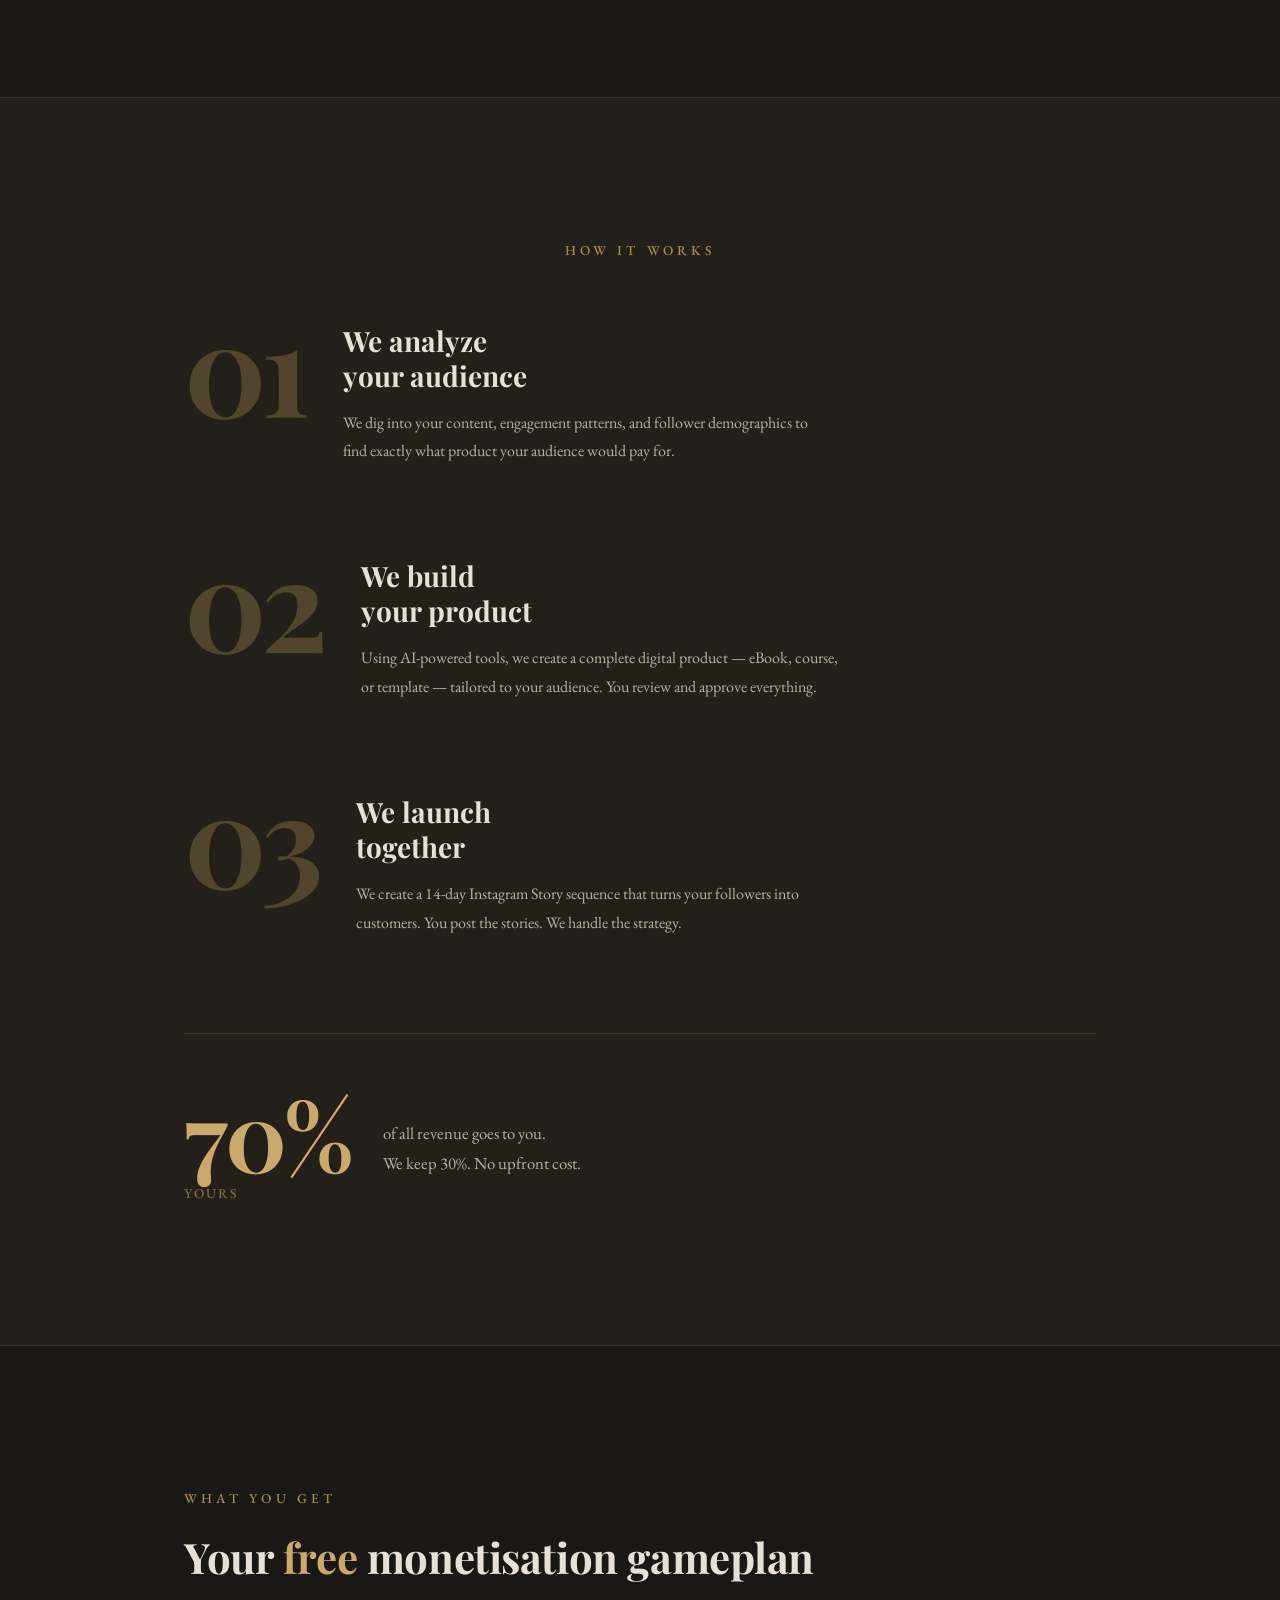
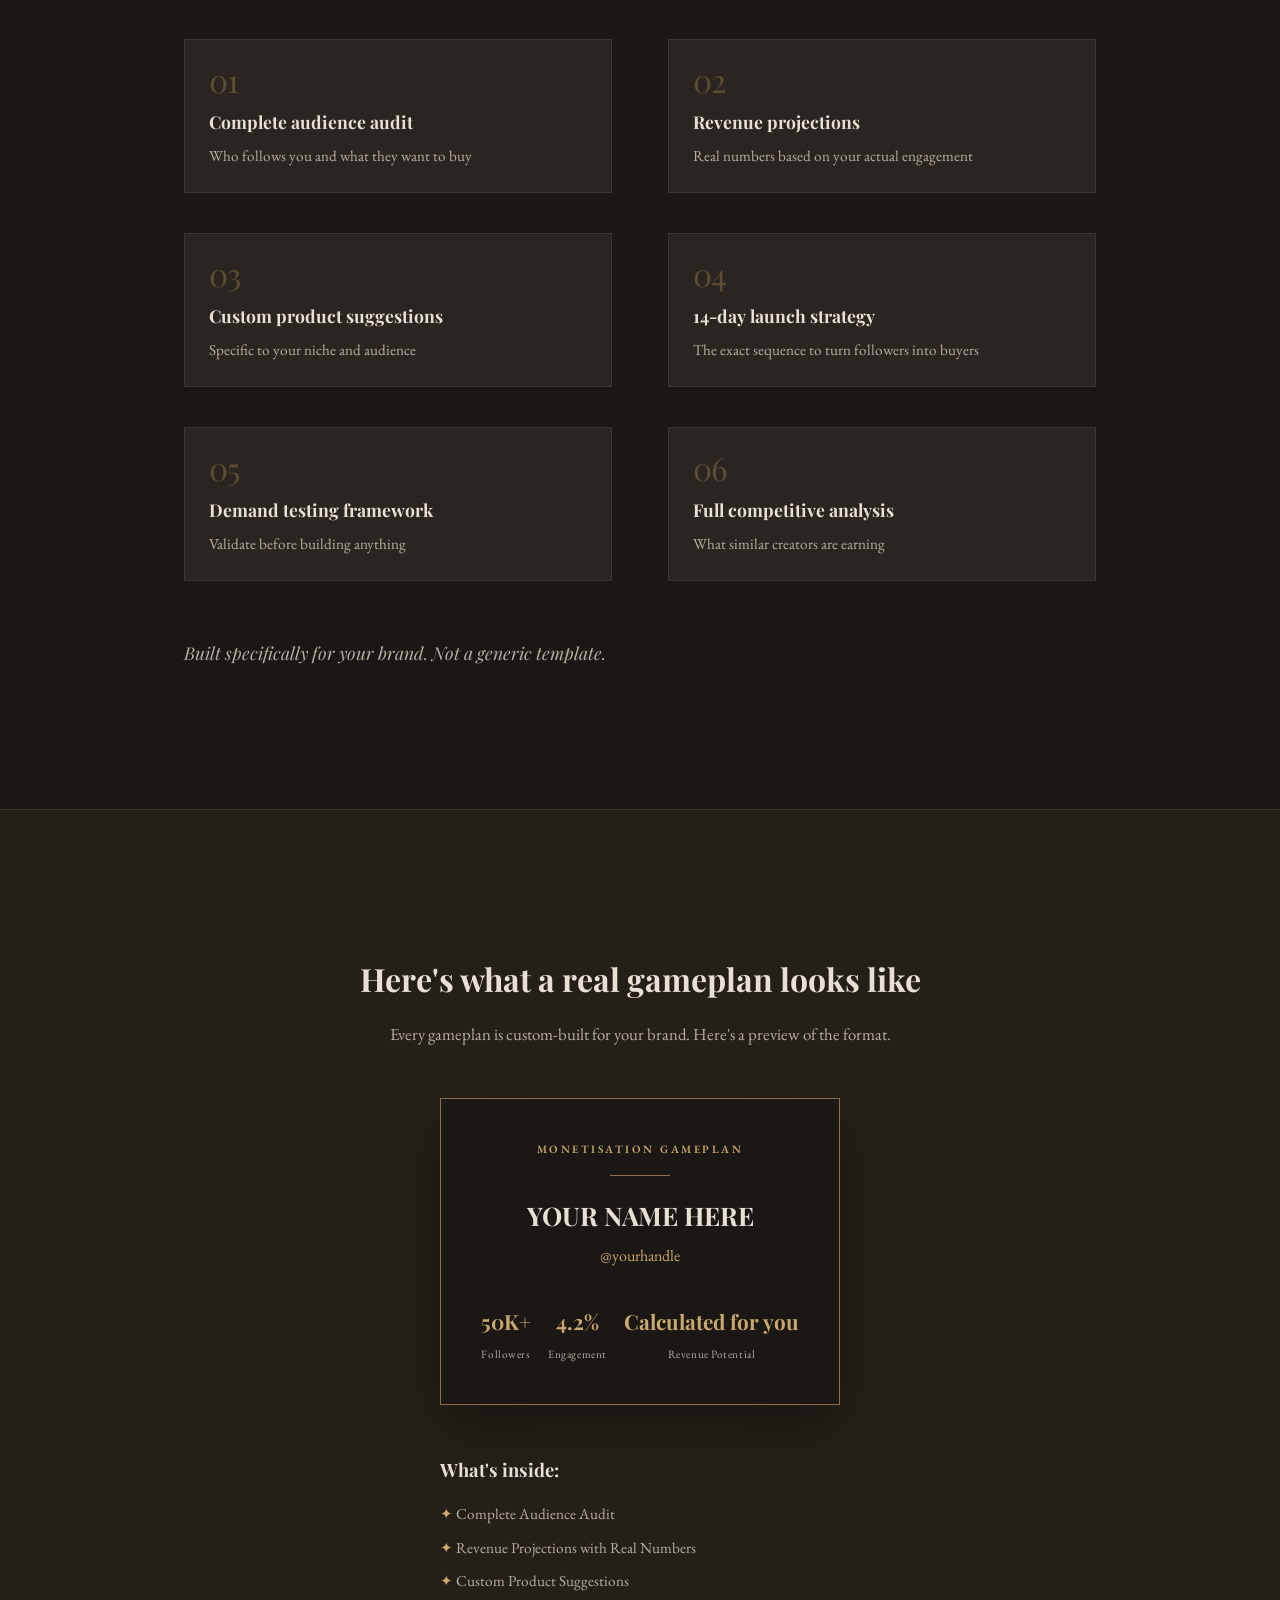
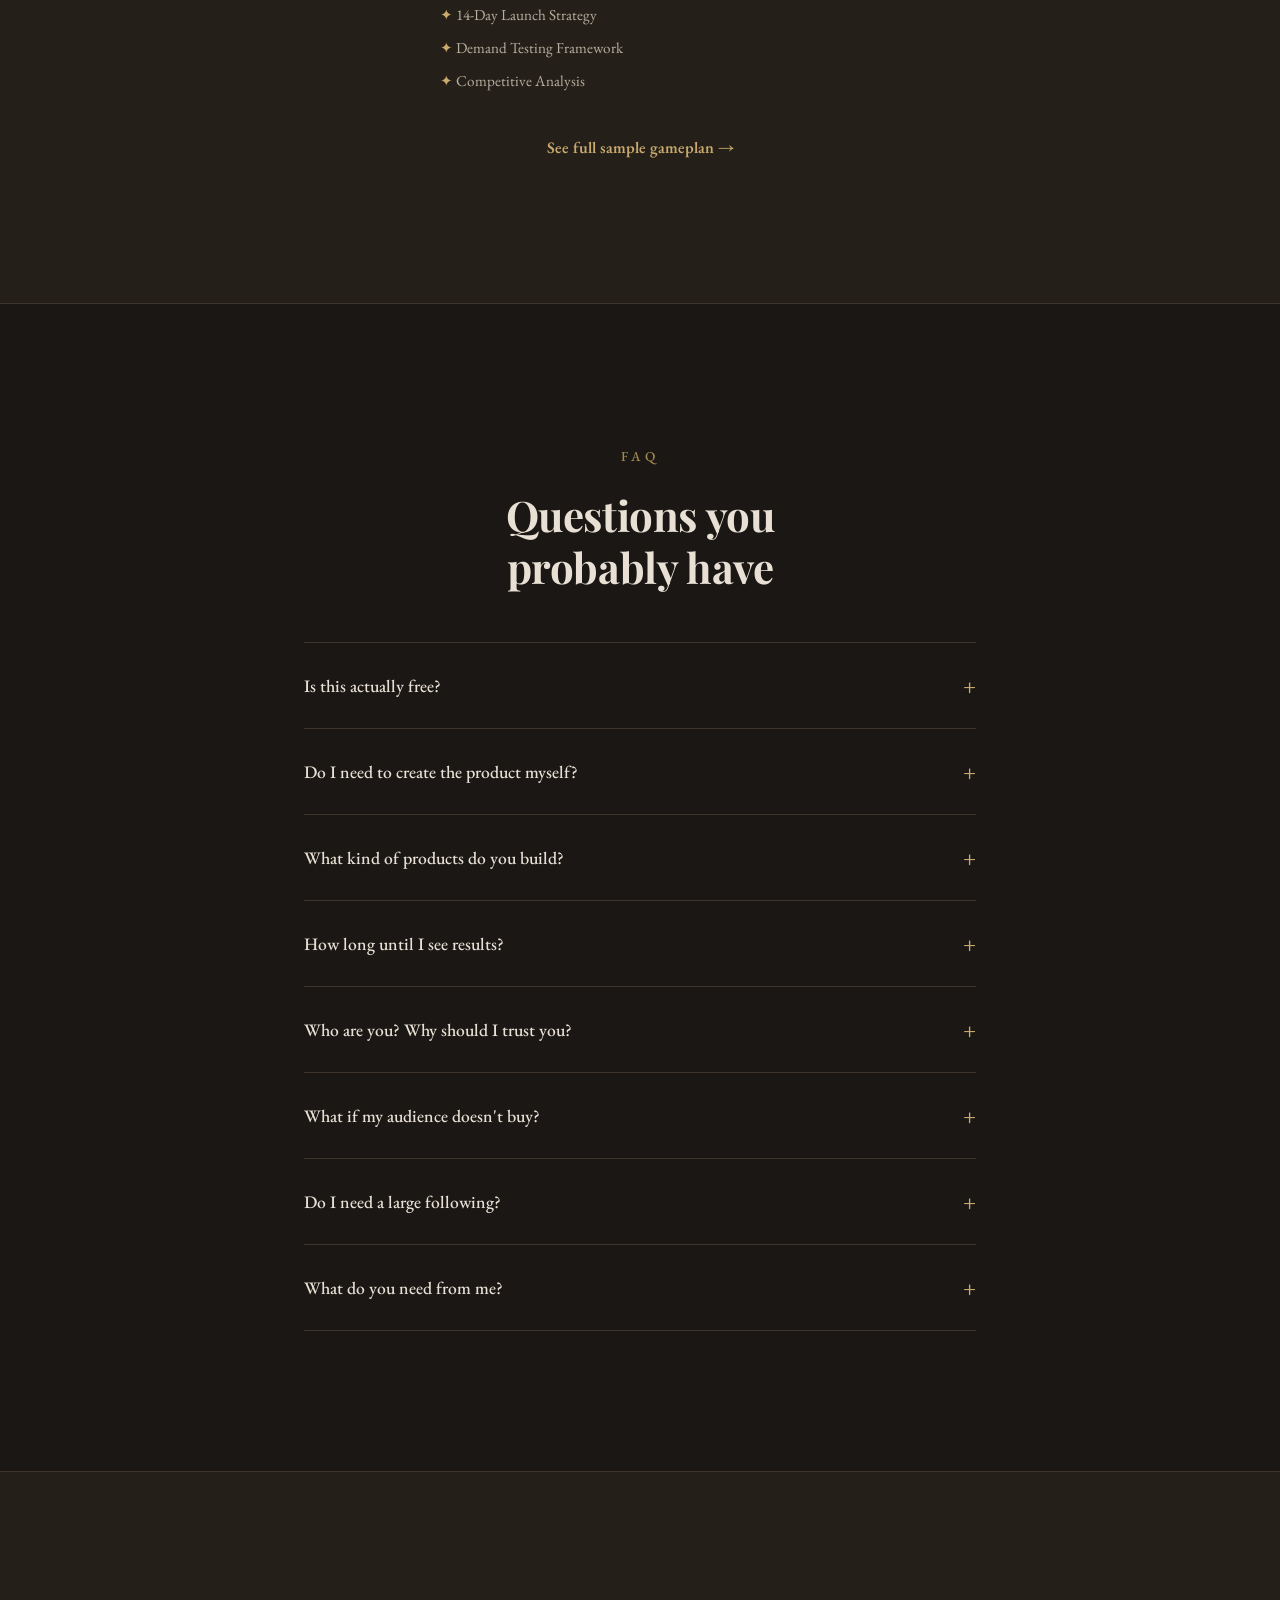
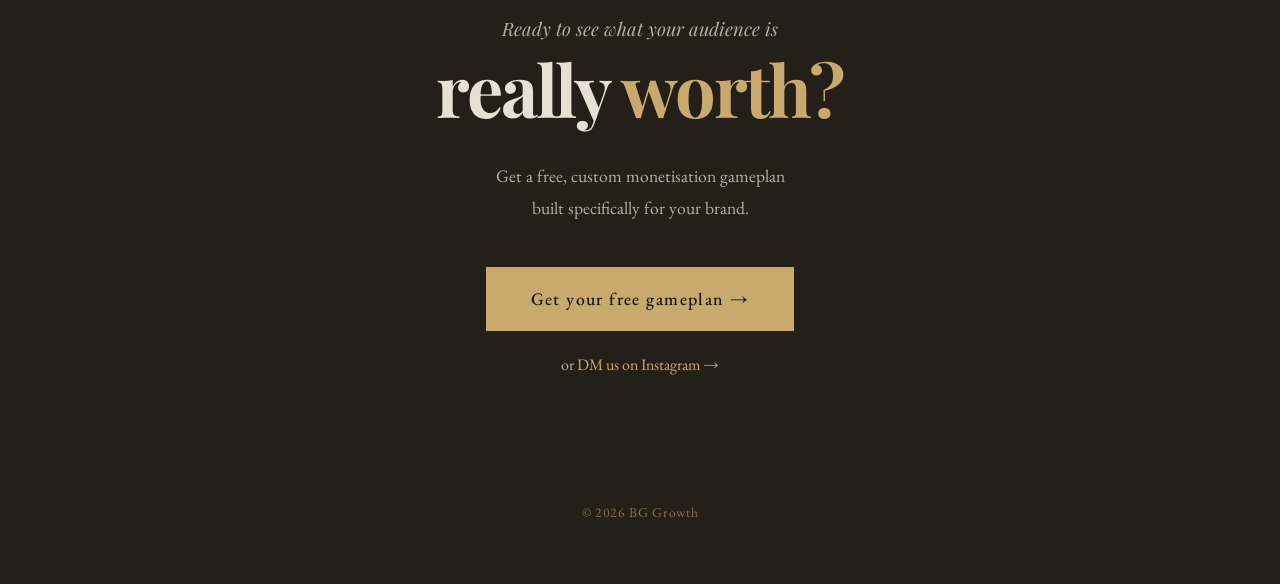
==== commit d6cb217e: "redesign landing page based on dark academia reference" ====
--- a/index.html
+++ b/index.html
@@ -10,7 +10,7 @@
   <title>BG Growth — Turn Your Audience Into Income</title>
   <link rel="preconnect" href="https://fonts.googleapis.com">
   <link rel="preconnect" href="https://fonts.gstatic.com" crossorigin>
-  <link href="https://fonts.googleapis.com/css2?family=Inter:wght@400;600;700&family=Playfair+Display:ital,wght@0,400;0,700;1,400&display=swap" rel="stylesheet">
+  <link href="https://fonts.googleapis.com/css2?family=EB+Garamond:ital,wght@0,400;0,500;0,600;1,400&family=Inter:wght@400;600;700&family=Playfair+Display:ital,wght@0,400;0,700;1,400&display=swap" rel="stylesheet">
   <link rel="stylesheet" href="style.css">
 </head>
 <body>
@@ -20,9 +20,9 @@
     <div class="container">
       <div class="logo" aria-label="BG Growth logo">
         <svg width="60" height="36" viewBox="0 0 60 36" xmlns="http://www.w3.org/2000/svg">
-          <text x="0" y="28" font-family="Inter, sans-serif" font-weight="700" font-size="32" fill="#E8DCC8">B</text>
-          <line x1="24" y1="4" x2="24" y2="32" stroke="#C9A84C" stroke-width="2.5"/>
-          <text x="30" y="28" font-family="Inter, sans-serif" font-weight="700" font-size="32" fill="#C9A84C">G</text>
+          <text x="0" y="28" font-family="Inter, sans-serif" font-weight="700" font-size="32" fill="#e8e0d4">B</text>
+          <line x1="24" y1="4" x2="24" y2="32" stroke="#c9a96e" stroke-width="2.5"/>
+          <text x="30" y="28" font-family="Inter, sans-serif" font-weight="700" font-size="32" fill="#c9a96e">G</text>
         </svg>
       </div>
       <div class="hero-text fade-in">
@@ -178,7 +178,7 @@
         <p class="sample-list-item"><span class="gold">✦</span> Competitive Analysis</p>
       </div>
 
-      <p class="fade-in" style="margin-top:32px;"><a href="sample.html" style="color:#C9A84C;font-weight:600;font-size:16px;transition:color 0.2s ease;">See full sample gameplan &rarr;</a></p>
+      <p class="fade-in" style="margin-top:32px;"><a href="sample.html" style="color:#c9a96e;font-weight:600;font-size:16px;transition:color 0.2s ease;">See full sample gameplan &rarr;</a></p>
     </div>
   </section>
 
@@ -230,7 +230,7 @@
             <span class="accordion-icon">+</span>
           </button>
           <div class="accordion-panel" hidden>
-            <p>We're BG Growth, a small growth marketing team that specializes in helping creators launch digital products. We're not a big agency — we work with a limited number of creators at a time so we can give each project real attention. Check out our <a href="sample.html" style="color:#C9A84C;font-weight:600;">sample gameplan</a> to see the quality of work we deliver.</p>
+            <p>We're BG Growth, a small growth marketing team that specializes in helping creators launch digital products. We're not a big agency — we work with a limited number of creators at a time so we can give each project real attention. Check out our <a href="sample.html" style="color:#c9a96e;font-weight:600;">sample gameplan</a> to see the quality of work we deliver.</p>
           </div>
         </div>
         <div class="accordion-item">
--- a/style.css
+++ b/style.css
@@ -1,3 +1,16 @@
+/* ===== CSS Variables — Dark Academia ===== */
+:root {
+  --bg-primary: #1a1714;
+  --bg-secondary: #242019;
+  --bg-card: #2a2520;
+  --text-primary: #e8e0d4;
+  --text-secondary: #b8afa0;
+  --accent-gold: #c9a96e;
+  --accent-gold-dim: #a68b52;
+  --accent-warm: #8b6f4e;
+  --border: #3d352c;
+}
+
 /* ===== Reset & Base ===== */
 *, *::before, *::after {
   margin: 0;
@@ -11,10 +24,11 @@
 }
 
 body {
-  font-family: 'Inter', sans-serif;
-  background: #0f0d0a;
-  color: #E8DCC8;
-  line-height: 1.6;
+  font-family: 'EB Garamond', 'Georgia', serif;
+  background: var(--bg-primary);
+  color: var(--text-primary);
+  line-height: 1.8;
+  font-size: 18px;
   -webkit-font-smoothing: antialiased;
   -moz-osx-font-smoothing: grayscale;
 }
@@ -28,22 +42,17 @@
   list-style: none;
 }
 
-/* ===== Serif heading font ===== */
-.serif {
-  font-family: 'Playfair Display', Georgia, 'Times New Roman', serif;
-}
-
 /* ===== Utility ===== */
 .gold {
-  color: #C9A84C;
+  color: var(--accent-gold);
 }
 
 .text-white {
-  color: #E8DCC8;
+  color: var(--text-primary);
 }
 
 .dim {
-  color: #9B8E7E;
+  color: var(--text-secondary);
 }
 
 /* ===== Layout ===== */
@@ -68,11 +77,12 @@
 
 /* ===== Shared: Small label ===== */
 .small-label {
-  font-size: 13px;
-  font-weight: 600;
-  letter-spacing: 0.12em;
+  font-family: 'EB Garamond', serif;
+  font-size: 0.85rem;
+  font-weight: 500;
+  letter-spacing: 0.3em;
   text-transform: uppercase;
-  color: #C9A84C;
+  color: var(--accent-gold-dim);
   margin-bottom: 20px;
 }
 
@@ -103,34 +113,49 @@
 /* ===== Button ===== */
 .btn {
   display: inline-block;
-  background: #C9A84C;
-  color: #0f0d0a;
-  font-family: 'Inter', sans-serif;
-  font-weight: 600;
-  font-size: 16px;
-  padding: 16px 40px;
-  border-radius: 8px;
-  transition: background 0.25s ease, transform 0.2s ease, box-shadow 0.25s ease;
+  background: var(--accent-gold);
+  color: var(--bg-primary);
+  font-family: 'EB Garamond', serif;
+  font-weight: 500;
+  font-size: 1.1rem;
+  letter-spacing: 0.08em;
+  padding: 1rem 2.8rem;
+  border: none;
   cursor: pointer;
-  border: none;
-  box-shadow: 0 4px 20px rgba(201, 168, 76, 0.15);
+  transition: all 0.3s ease;
 }
 
 .btn:hover {
-  background: #d4b65e;
-  transform: translateY(-1px);
-  box-shadow: 0 6px 28px rgba(201, 168, 76, 0.25);
+  background: var(--accent-gold-dim);
+  transform: translateY(-2px);
+  box-shadow: 0 8px 30px rgba(201, 169, 110, 0.2);
 }
 
 /* ========================================
    Section 1: Hero
    ======================================== */
 .hero {
-  background: #0f0d0a;
+  background: var(--bg-primary);
   padding: 60px 0 100px;
   min-height: 100svh;
   display: flex;
   align-items: center;
+  position: relative;
+  overflow: hidden;
+}
+
+.hero::before {
+  content: '';
+  position: absolute;
+  inset: 0;
+  background:
+    radial-gradient(ellipse at 20% 50%, rgba(201, 169, 110, 0.06) 0%, transparent 60%),
+    radial-gradient(ellipse at 80% 30%, rgba(139, 111, 78, 0.05) 0%, transparent 50%);
+  pointer-events: none;
+}
+
+.hero .container {
+  position: relative;
 }
 
 .logo {
@@ -141,8 +166,8 @@
   font-family: 'Playfair Display', Georgia, serif;
   font-weight: 400;
   font-style: italic;
-  font-size: 20px;
-  color: #9B8E7E;
+  font-size: 1.2rem;
+  color: var(--text-secondary);
   margin-bottom: 4px;
   letter-spacing: 0.01em;
 }
@@ -162,8 +187,8 @@
 
 .hero-sub p {
   font-weight: 400;
-  font-size: 17px;
-  color: #9B8E7E;
+  font-size: 1.1rem;
+  color: var(--text-secondary);
   line-height: 2.2;
 }
 
@@ -187,9 +212,9 @@
 }
 
 .hero-note {
-  font-size: 13px;
-  color: #9B8E7E;
-  letter-spacing: 0.02em;
+  font-size: 0.85rem;
+  color: var(--text-secondary);
+  letter-spacing: 0.04em;
 }
 
 @media (max-width: 640px) {
@@ -197,7 +222,7 @@
     padding: 36px 0 60px;
   }
   .hero-lead {
-    font-size: 15px;
+    font-size: 1rem;
   }
   .hero-big {
     margin-bottom: 36px;
@@ -211,9 +236,9 @@
    Section 2: The Problem
    ======================================== */
 .problem {
-  background: #0f0d0a;
+  background: var(--bg-primary);
   padding: 140px 0;
-  border-top: 1px solid rgba(201, 168, 76, 0.1);
+  border-top: 1px solid var(--border);
 }
 
 .problem-lines {
@@ -221,20 +246,21 @@
 }
 
 .problem-lines p {
-  font-size: 17px;
-  line-height: 2.4;
+  font-size: 1.1rem;
+  line-height: 2.2;
   max-width: 640px;
 }
 
 .problem-lines strong {
   font-weight: 600;
+  color: var(--text-primary);
 }
 
 .problem-big {
   font-family: 'Playfair Display', Georgia, serif;
   font-size: clamp(28px, 4.5vw, 42px);
   font-weight: 700;
-  color: #E8DCC8;
+  color: var(--text-primary);
   line-height: 1.3;
   margin: 36px 0;
   letter-spacing: -0.01em;
@@ -245,20 +271,20 @@
 }
 
 .problem-punchline p {
-  font-size: 17px;
-  line-height: 2.2;
-  color: #BFB09A;
+  font-size: 1.1rem;
+  line-height: 2;
+  color: var(--text-secondary);
   max-width: 640px;
 }
 
 .problem-punchline strong {
-  font-weight: 700;
+  font-weight: 600;
 }
 
 .gold-line {
   width: 60px;
-  height: 2px;
-  background: #C9A84C;
+  height: 1px;
+  background: var(--accent-warm);
   margin-top: 56px;
 }
 
@@ -272,9 +298,9 @@
    Section 3: How It Works
    ======================================== */
 .how {
-  background: #1a1510;
+  background: var(--bg-secondary);
   padding: 140px 0;
-  border-top: 1px solid rgba(201, 168, 76, 0.1);
+  border-top: 1px solid var(--border);
 }
 
 .steps {
@@ -295,10 +321,10 @@
   font-family: 'Playfair Display', Georgia, serif;
   font-weight: 700;
   font-size: clamp(80px, 14vw, 128px);
-  color: #C9A84C;
+  color: var(--accent-gold-dim);
   line-height: 0.85;
   letter-spacing: -0.05em;
-  opacity: 0.3;
+  opacity: 0.35;
 }
 
 .step-content {
@@ -311,15 +337,15 @@
   font-weight: 700;
   font-size: clamp(22px, 3vw, 28px);
   margin-bottom: 16px;
-  color: #E8DCC8;
+  color: var(--text-primary);
   line-height: 1.25;
   letter-spacing: 0;
 }
 
 .step-desc {
-  font-size: 15px;
-  color: #9B8E7E;
-  line-height: 1.75;
+  font-size: 1rem;
+  color: var(--text-secondary);
+  line-height: 1.8;
 }
 
 /* 70% highlight */
@@ -329,7 +355,7 @@
   gap: 32px;
   margin-top: 96px;
   padding-top: 56px;
-  border-top: 1px solid rgba(201, 168, 76, 0.12);
+  border-top: 1px solid var(--border);
 }
 
 .highlight-block {
@@ -343,18 +369,18 @@
   font-family: 'Playfair Display', Georgia, serif;
   font-weight: 700;
   font-size: clamp(64px, 10vw, 96px);
-  color: #C9A84C;
+  color: var(--accent-gold);
   line-height: 0.9;
   letter-spacing: -0.03em;
 }
 
 .highlight-label {
-  font-size: 14px;
-  font-weight: 600;
+  font-size: 0.85rem;
+  font-weight: 500;
   text-transform: uppercase;
-  letter-spacing: 0.1em;
-  color: #C9A84C;
-  opacity: 0.6;
+  letter-spacing: 0.15em;
+  color: var(--accent-gold-dim);
+  opacity: 0.7;
   margin-top: 4px;
 }
 
@@ -363,9 +389,9 @@
 }
 
 .highlight-detail p {
-  font-size: 16px;
-  color: #9B8E7E;
-  line-height: 1.7;
+  font-size: 1.05rem;
+  color: var(--text-secondary);
+  line-height: 1.8;
 }
 
 @media (max-width: 640px) {
@@ -398,9 +424,9 @@
    Section 4: What You Get
    ======================================== */
 .offer {
-  background: #0f0d0a;
+  background: var(--bg-primary);
   padding: 140px 0;
-  border-top: 1px solid rgba(201, 168, 76, 0.1);
+  border-top: 1px solid var(--border);
 }
 
 .offer-heading {
@@ -422,38 +448,50 @@
   display: flex;
   flex-direction: column;
   gap: 6px;
+  padding: 24px;
+  background: var(--bg-card);
+  border: 1px solid var(--border);
+  transition: all 0.3s ease;
+}
+
+.offer-item:hover {
+  border-color: var(--accent-warm);
+  transform: translateY(-3px);
+  box-shadow: 0 10px 32px rgba(0, 0, 0, 0.25);
 }
 
 .offer-num {
   font-family: 'Playfair Display', Georgia, serif;
   font-weight: 400;
-  font-size: 32px;
+  font-size: 2rem;
   letter-spacing: -0.02em;
   line-height: 1;
-  opacity: 0.35;
+  color: var(--accent-gold-dim);
+  opacity: 0.4;
   margin-bottom: 4px;
 }
 
 .offer-item-title {
   display: block;
-  font-weight: 600;
-  font-size: 17px;
-  color: #E8DCC8;
+  font-family: 'Playfair Display', Georgia, serif;
+  font-weight: 700;
+  font-size: 1.1rem;
+  color: var(--text-primary);
 }
 
 .offer-item-desc {
   display: block;
-  font-size: 14px;
-  color: #9B8E7E;
-  line-height: 1.5;
+  font-size: 0.95rem;
+  color: var(--text-secondary);
+  line-height: 1.6;
 }
 
 .offer-note {
   font-family: 'Playfair Display', Georgia, serif;
   margin-top: 56px;
   font-style: italic;
-  font-size: 16px;
-  color: #9B8E7E;
+  font-size: 1.1rem;
+  color: var(--text-secondary);
 }
 
 @media (max-width: 640px) {
@@ -462,7 +500,7 @@
   }
   .offer-grid {
     grid-template-columns: 1fr;
-    gap: 32px;
+    gap: 20px;
   }
 }
 
@@ -470,74 +508,71 @@
    Section 4.5: Sample Gameplan
    ======================================== */
 .sample {
-  background: #2a2318;
+  background: var(--bg-secondary);
   padding: 140px 0;
-  border-top: 1px solid rgba(201, 168, 76, 0.1);
+  border-top: 1px solid var(--border);
 }
 
 .sample-heading {
   font-family: 'Playfair Display', Georgia, serif;
   font-weight: 700;
-  font-size: 32px;
-  color: #E8DCC8;
+  font-size: clamp(1.6rem, 4vw, 2rem);
+  color: var(--text-primary);
   margin-bottom: 12px;
 }
 
 .sample-sub {
-  font-family: 'Inter', sans-serif;
-  font-weight: 400;
-  font-size: 16px;
-  color: #9B8E7E;
+  font-size: 1.05rem;
+  color: var(--text-secondary);
   margin-bottom: 48px;
 }
 
 .sample-card {
-  background: #0f0d0a;
-  border: 1px solid rgba(201, 168, 76, 0.3);
-  border-radius: 12px;
+  background: var(--bg-primary);
+  border: 1px solid var(--accent-warm);
   padding: 40px;
   max-width: 400px;
   margin: 0 auto 48px;
-  box-shadow: 0 20px 60px rgba(0, 0, 0, 0.4), 0 0 0 1px rgba(201, 168, 76, 0.08);
-  transition: transform 0.3s ease, box-shadow 0.3s ease;
+  box-shadow: 0 20px 60px rgba(0, 0, 0, 0.35);
+  transition: all 0.3s ease;
 }
 
 .sample-card:hover {
-  transform: scale(1.02);
-  box-shadow: 0 24px 72px rgba(0, 0, 0, 0.5), 0 0 0 1px rgba(201, 168, 76, 0.15);
+  transform: translateY(-4px);
+  box-shadow: 0 24px 72px rgba(0, 0, 0, 0.45), 0 0 0 1px var(--accent-warm);
 }
 
 .sample-card-label {
   display: block;
-  font-family: 'Inter', sans-serif;
+  font-family: 'EB Garamond', serif;
   font-weight: 600;
-  font-size: 11px;
-  color: #C9A84C;
-  letter-spacing: 2px;
+  font-size: 0.7rem;
+  color: var(--accent-gold);
+  letter-spacing: 2.5px;
   text-align: center;
 }
 
 .sample-card-line {
   width: 60px;
   height: 1px;
-  background: #C9A84C;
+  background: var(--accent-warm);
   margin: 16px auto;
 }
 
 .sample-card-name {
   font-family: 'Playfair Display', Georgia, serif;
   font-weight: 700;
-  font-size: 28px;
-  color: #E8DCC8;
+  font-size: 1.6rem;
+  color: var(--text-primary);
   text-align: center;
   margin-bottom: 4px;
 }
 
 .sample-card-handle {
-  font-family: 'Inter', sans-serif;
+  font-family: 'EB Garamond', serif;
   font-weight: 400;
-  font-size: 16px;
-  color: #C9A84C;
+  font-size: 1rem;
+  color: var(--accent-gold);
   text-align: center;
   margin-bottom: 32px;
 }
@@ -556,16 +591,17 @@
 .sample-stat-num {
   font-family: 'Playfair Display', Georgia, serif;
   font-weight: 700;
-  font-size: 22px;
-  color: #C9A84C;
+  font-size: 1.3rem;
+  color: var(--accent-gold);
 }
 
 .sample-stat-label {
-  font-family: 'Inter', sans-serif;
+  font-family: 'EB Garamond', serif;
   font-weight: 400;
-  font-size: 10px;
-  color: #9B8E7E;
+  font-size: 0.7rem;
+  color: var(--text-secondary);
   margin-top: 4px;
+  letter-spacing: 0.05em;
 }
 
 .sample-list {
@@ -577,17 +613,15 @@
 .sample-list-heading {
   font-family: 'Playfair Display', Georgia, serif;
   font-weight: 700;
-  font-size: 18px;
-  color: #E8DCC8;
+  font-size: 1.15rem;
+  color: var(--text-primary);
   margin-bottom: 12px;
 }
 
 .sample-list-item {
-  font-family: 'Inter', sans-serif;
-  font-weight: 400;
-  font-size: 14px;
-  color: #BFB09A;
-  line-height: 2.0;
+  font-size: 0.95rem;
+  color: var(--text-secondary);
+  line-height: 2.2;
 }
 
 @media (max-width: 640px) {
@@ -603,9 +637,9 @@
    Section 5: FAQ
    ======================================== */
 .faq {
-  background: #1a1510;
+  background: var(--bg-primary);
   padding: 140px 0;
-  border-top: 1px solid rgba(201, 168, 76, 0.1);
+  border-top: 1px solid var(--border);
 }
 
 .faq-heading {
@@ -623,11 +657,11 @@
 }
 
 .accordion-item {
-  border-bottom: 1px solid rgba(139, 115, 85, 0.2);
+  border-bottom: 1px solid var(--border);
 }
 
 .accordion-item:first-child {
-  border-top: 1px solid rgba(139, 115, 85, 0.2);
+  border-top: 1px solid var(--border);
 }
 
 .accordion-trigger {
@@ -637,18 +671,23 @@
   align-items: center;
   background: none;
   border: none;
-  color: #E8DCC8;
-  font-family: 'Inter', sans-serif;
-  font-size: 17px;
-  font-weight: 600;
+  color: var(--text-primary);
+  font-family: 'EB Garamond', serif;
+  font-size: 1.1rem;
+  font-weight: 500;
   padding: 28px 0;
   cursor: pointer;
   text-align: left;
   gap: 16px;
+  transition: color 0.3s ease;
+}
+
+.accordion-trigger:hover {
+  color: var(--accent-gold);
 }
 
 .accordion-icon {
-  color: #C9A84C;
+  color: var(--accent-gold);
   font-size: 22px;
   font-weight: 400;
   flex-shrink: 0;
@@ -678,8 +717,8 @@
 }
 
 .accordion-panel p {
-  color: #9B8E7E;
-  font-size: 15px;
+  color: var(--text-secondary);
+  font-size: 1rem;
   line-height: 1.8;
 }
 
@@ -693,16 +732,16 @@
    Section 6: Final CTA
    ======================================== */
 .final-cta {
-  background: #2a2318;
+  background: var(--bg-secondary);
   padding: 140px 0 60px;
-  border-top: 1px solid rgba(201, 168, 76, 0.1);
+  border-top: 1px solid var(--border);
 }
 
 .final-lead {
   font-family: 'Playfair Display', Georgia, serif;
   font-style: italic;
-  font-size: 18px;
-  color: #9B8E7E;
+  font-size: 1.15rem;
+  color: var(--text-secondary);
   margin-bottom: 4px;
 }
 
@@ -717,10 +756,10 @@
 }
 
 .final-sub {
-  font-size: 16px;
-  color: #9B8E7E;
+  font-size: 1.1rem;
+  color: var(--text-secondary);
   margin-bottom: 44px;
-  line-height: 1.7;
+  line-height: 1.8;
 }
 
 .final-cta .btn {
@@ -728,23 +767,24 @@
 }
 
 .final-dm {
-  font-size: 15px;
-  color: #9B8E7E;
+  font-size: 1rem;
+  color: var(--text-secondary);
   margin-bottom: 120px;
 }
 
 .final-dm a {
-  color: #C9A84C;
-  transition: color 0.2s ease;
+  color: var(--accent-gold);
+  transition: color 0.3s ease;
 }
 
 .final-dm a:hover {
-  color: #d4b65e;
+  color: var(--accent-gold-dim);
 }
 
 .footer p {
-  font-size: 12px;
-  color: #8B7355;
+  font-size: 0.85rem;
+  color: var(--accent-warm);
+  letter-spacing: 0.05em;
 }
 
 @media (max-width: 640px) {
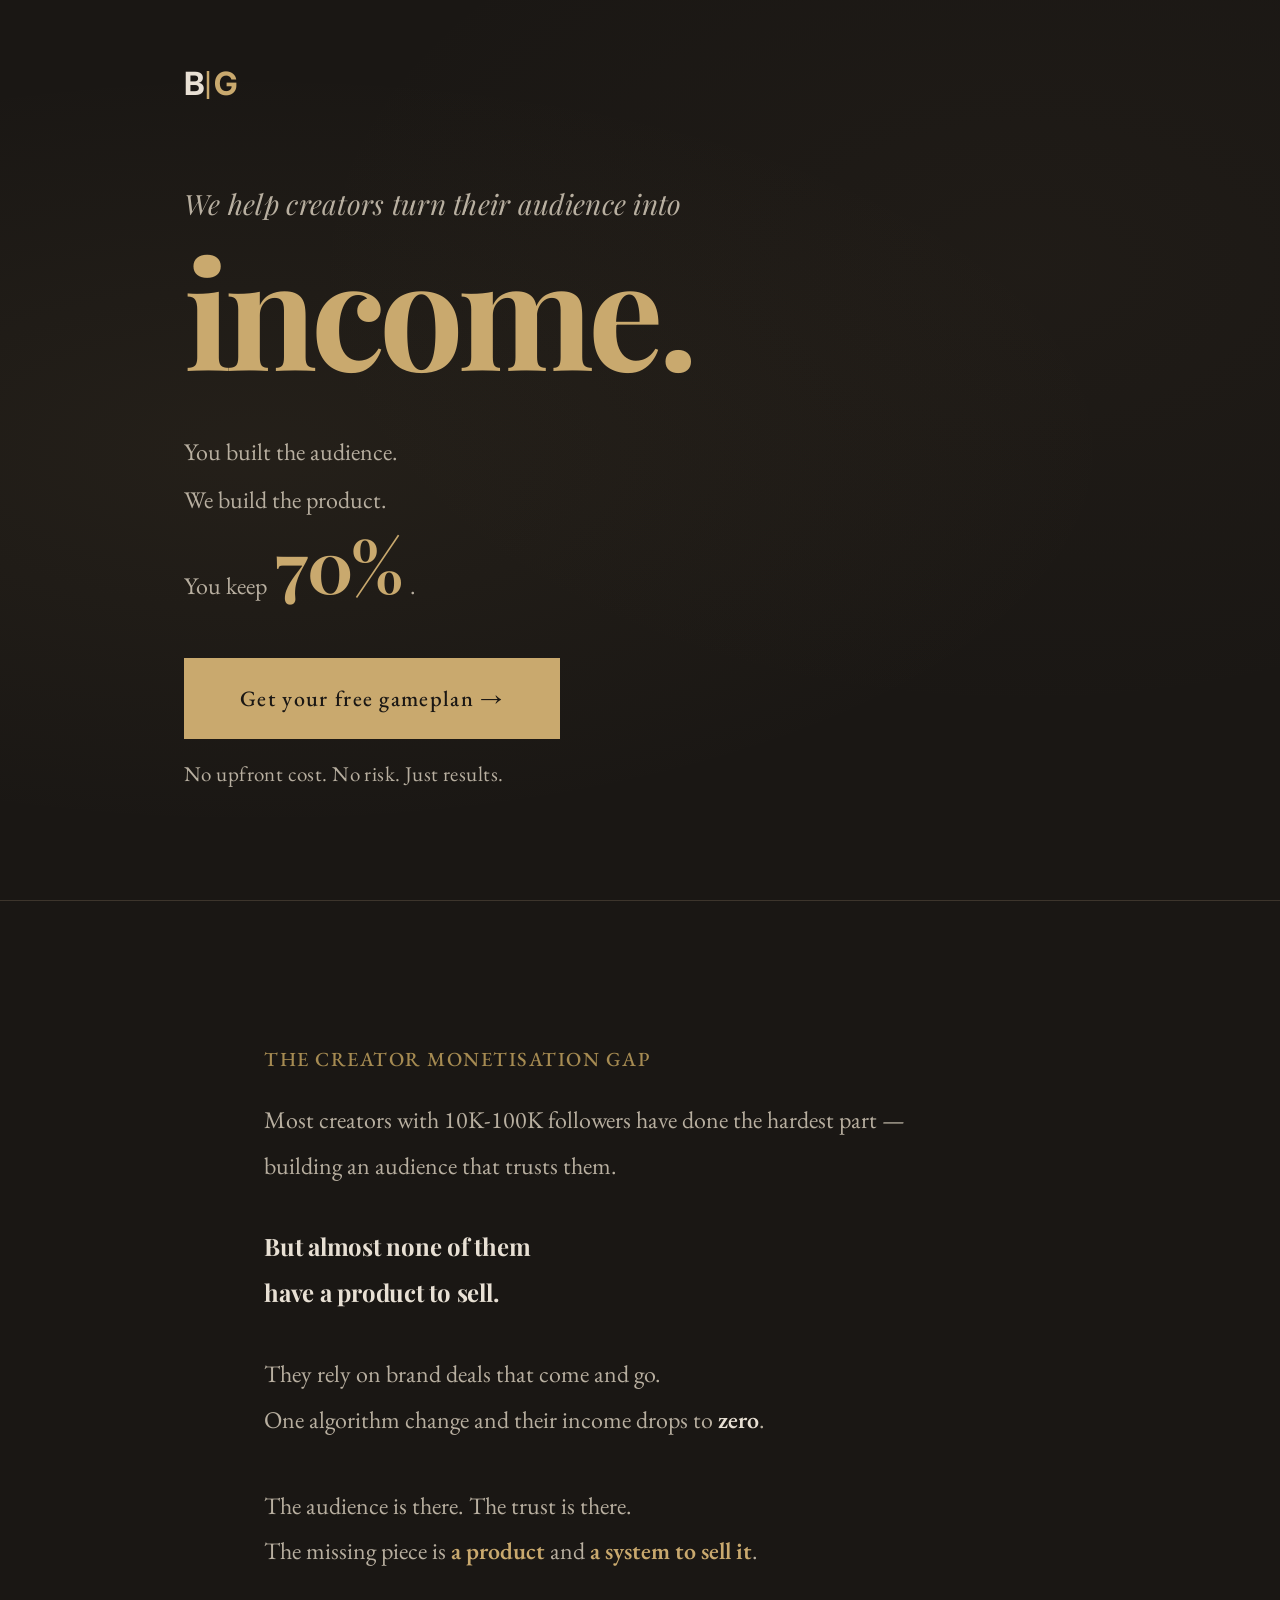
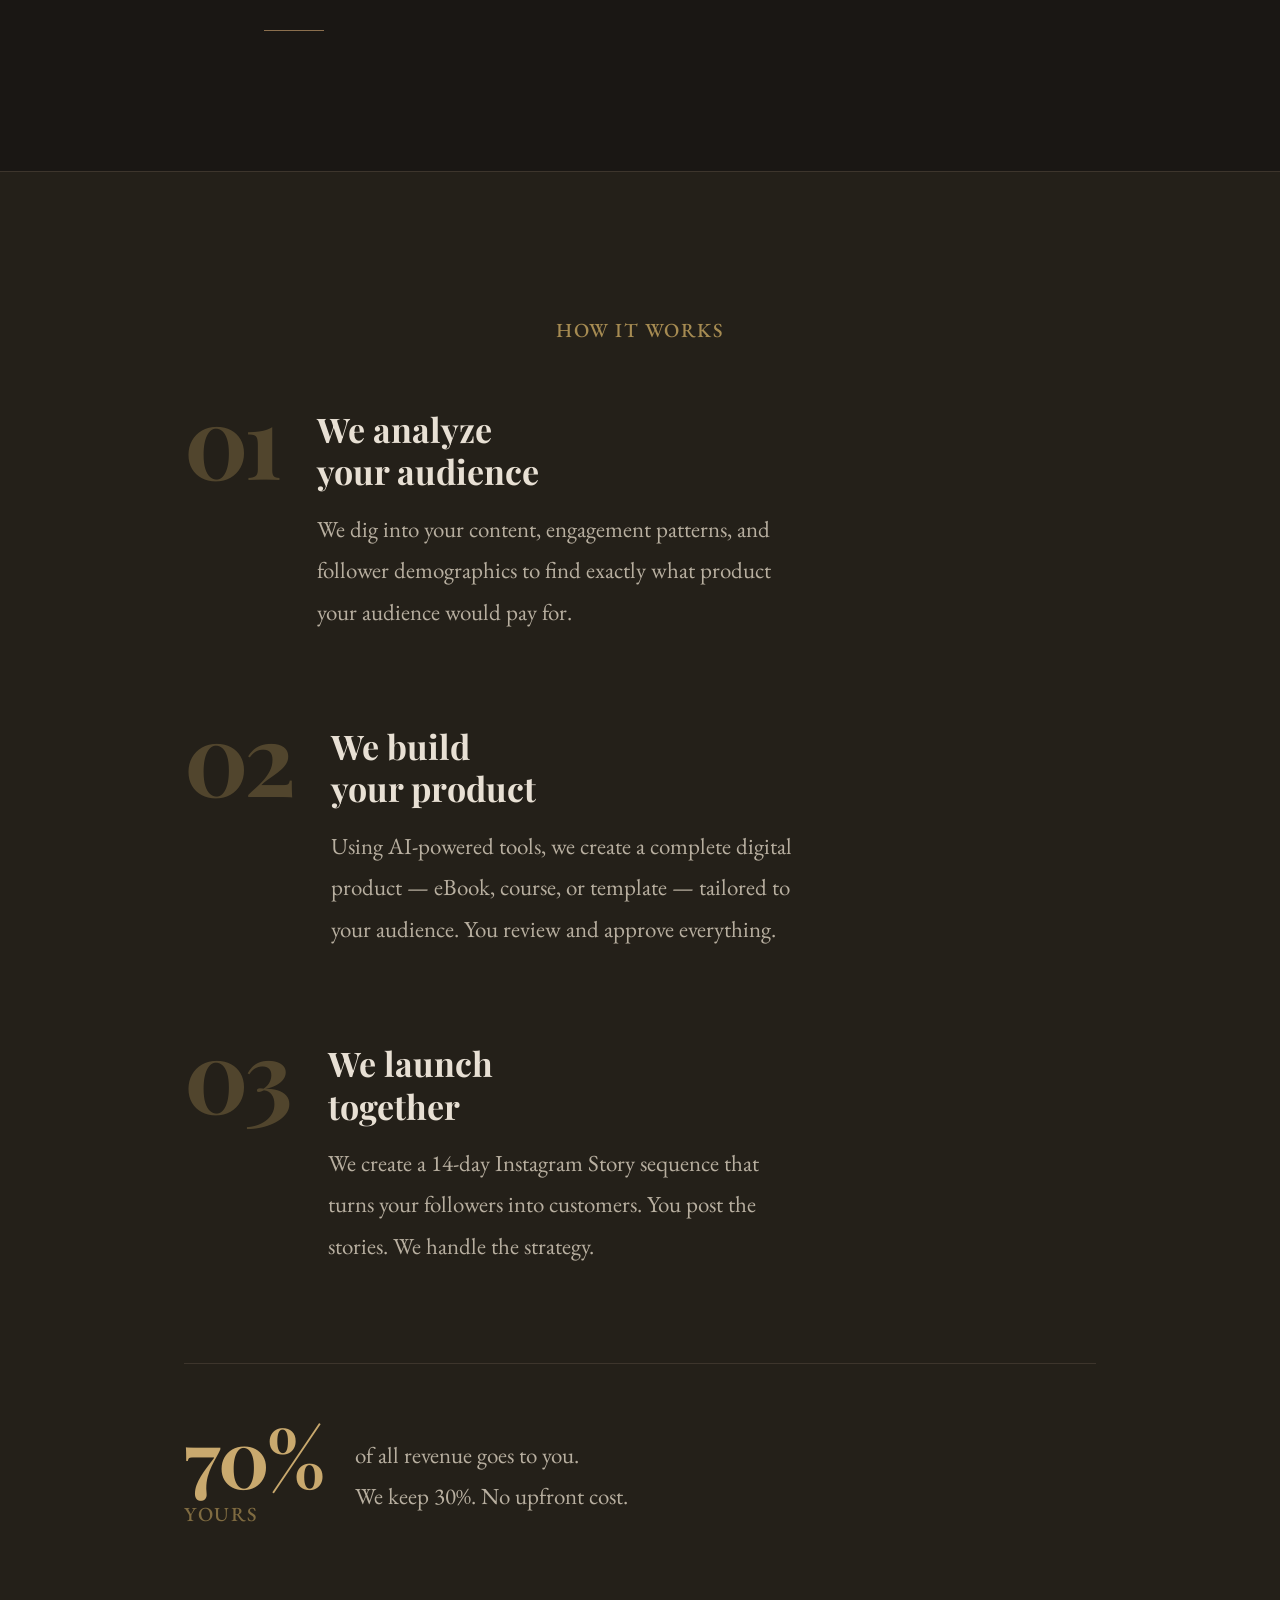
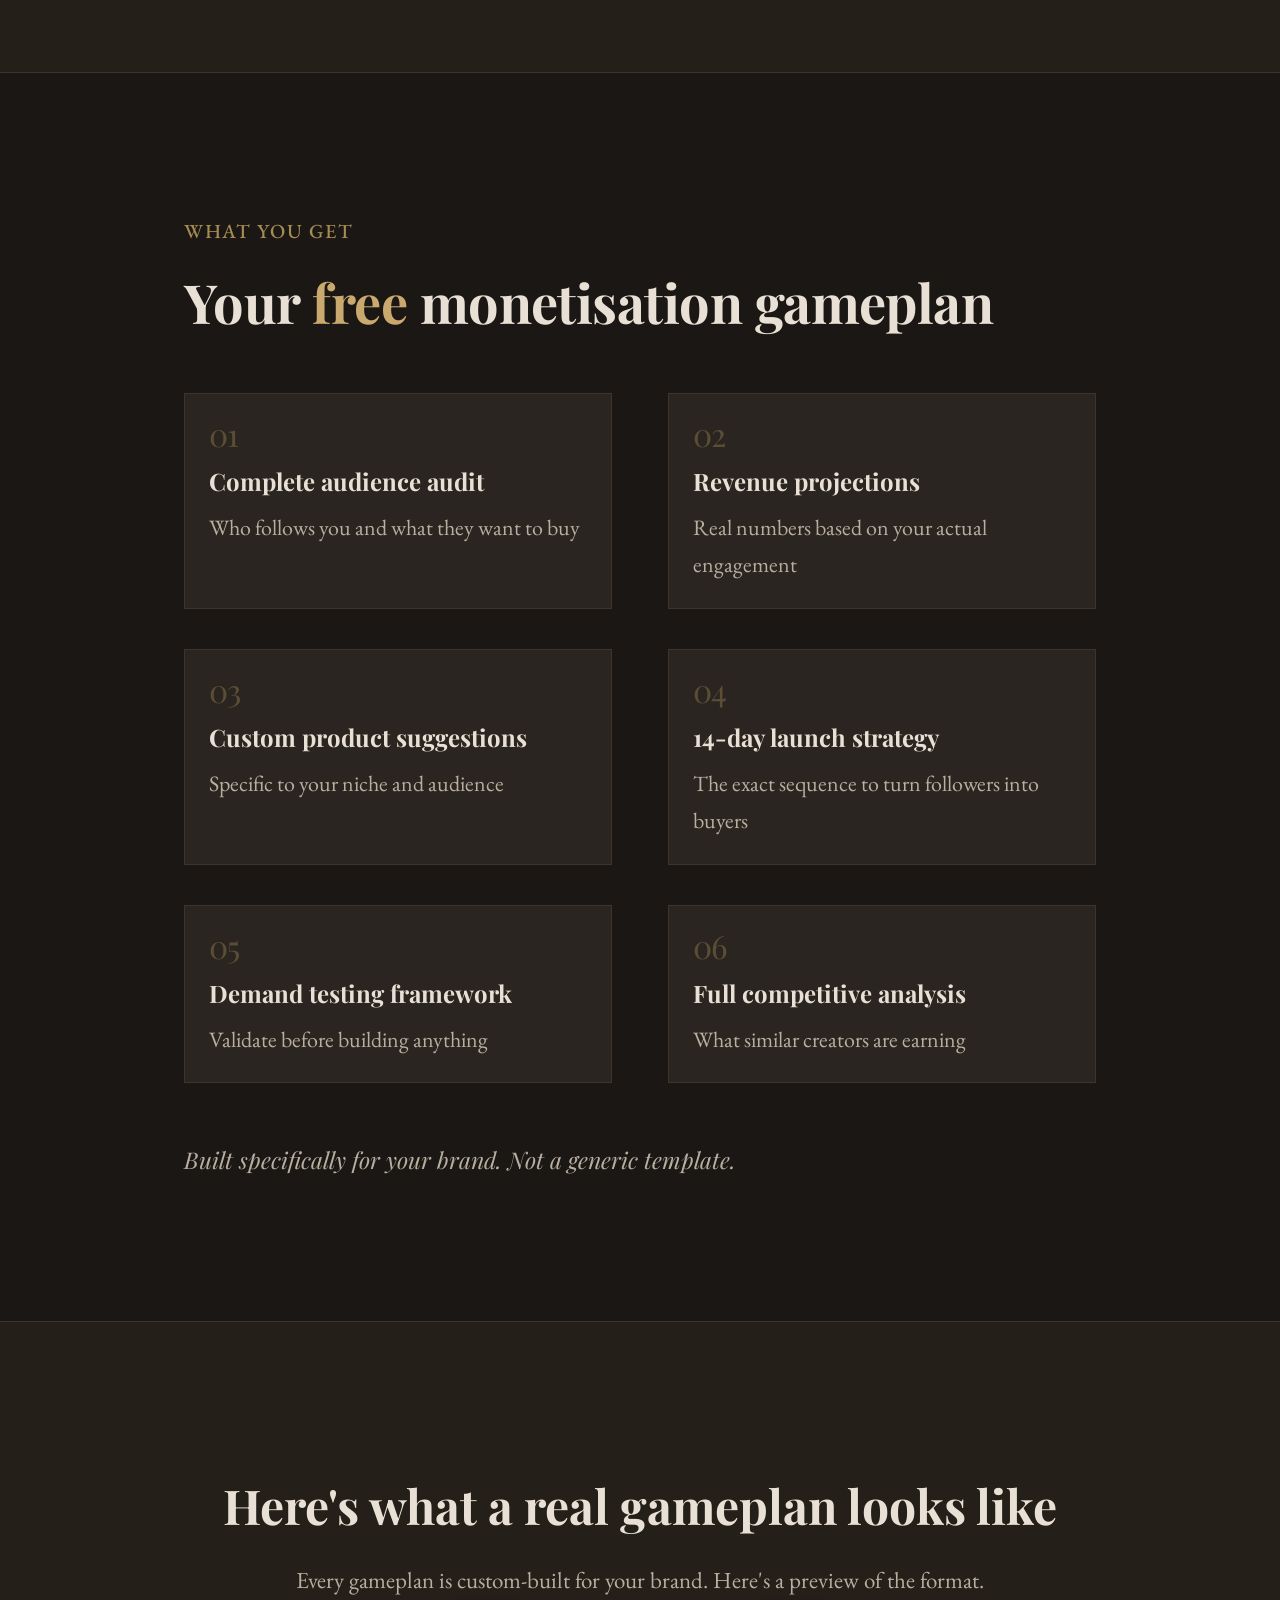
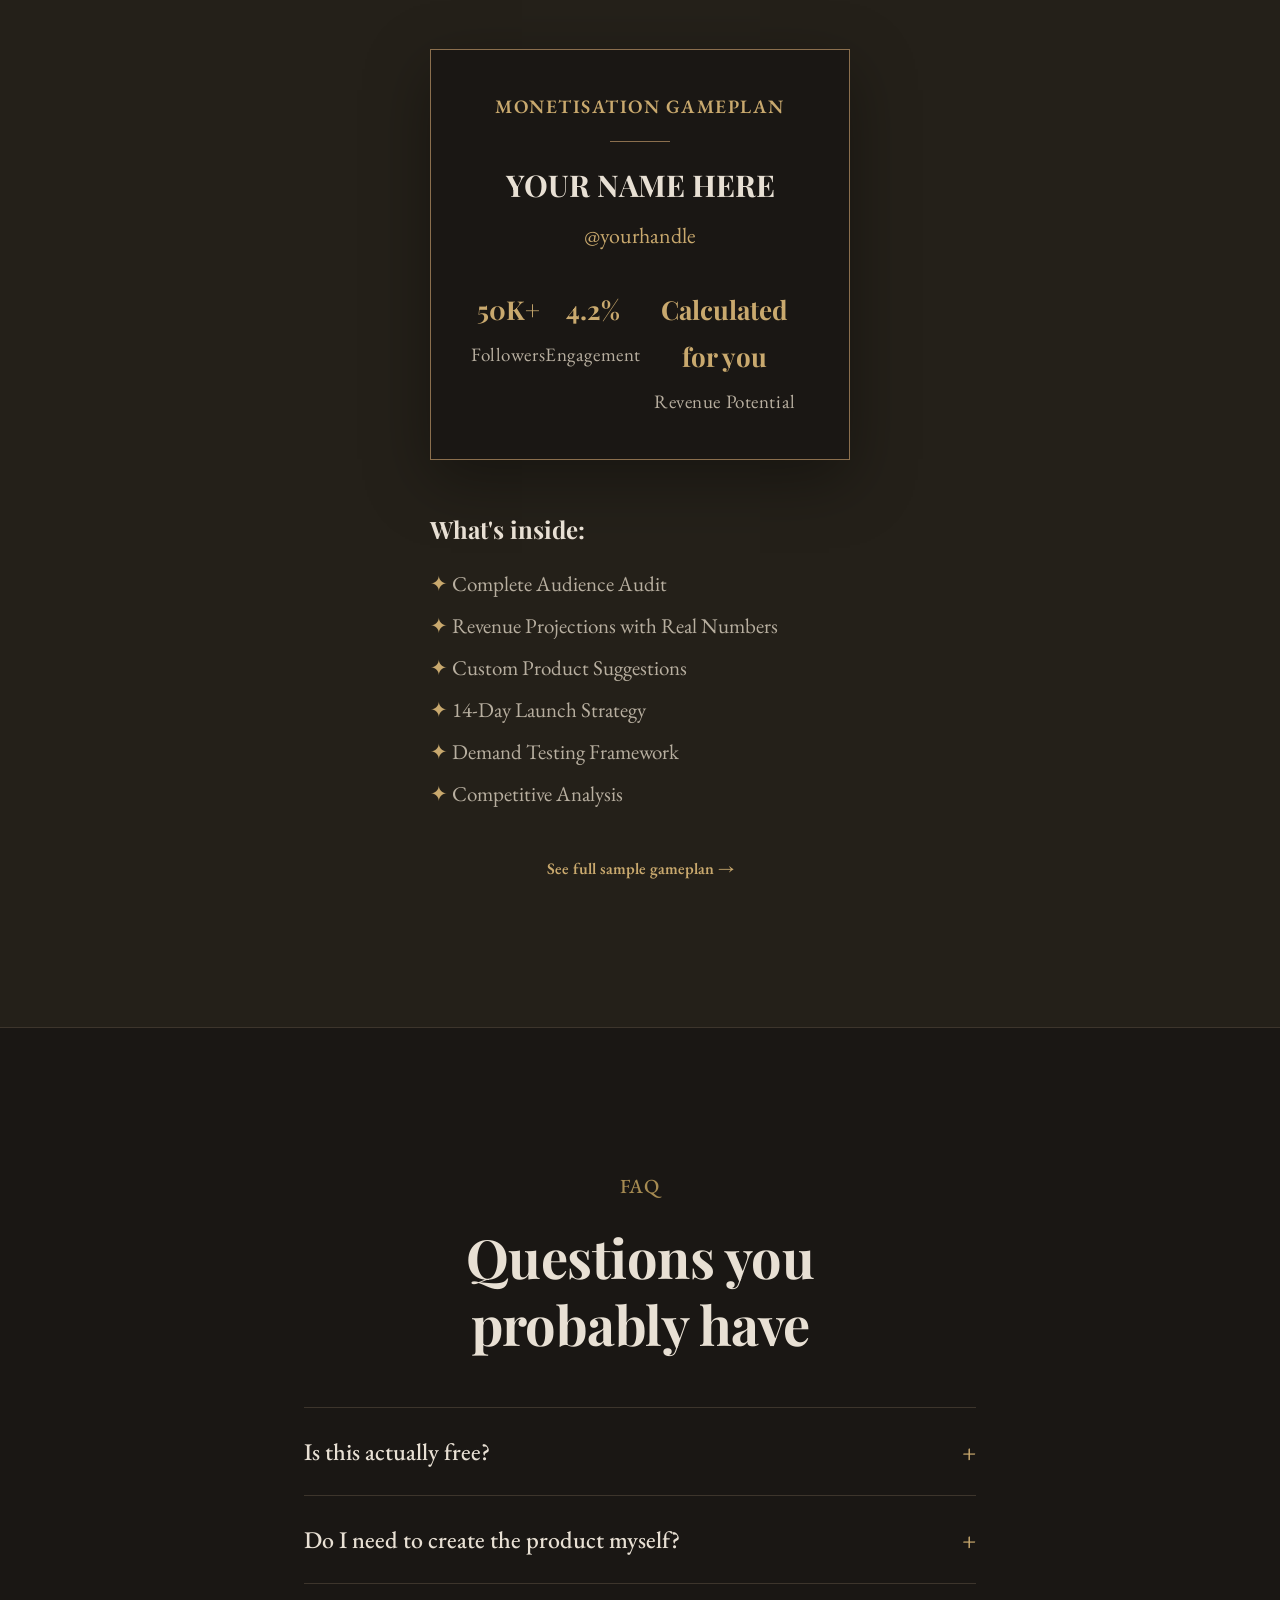
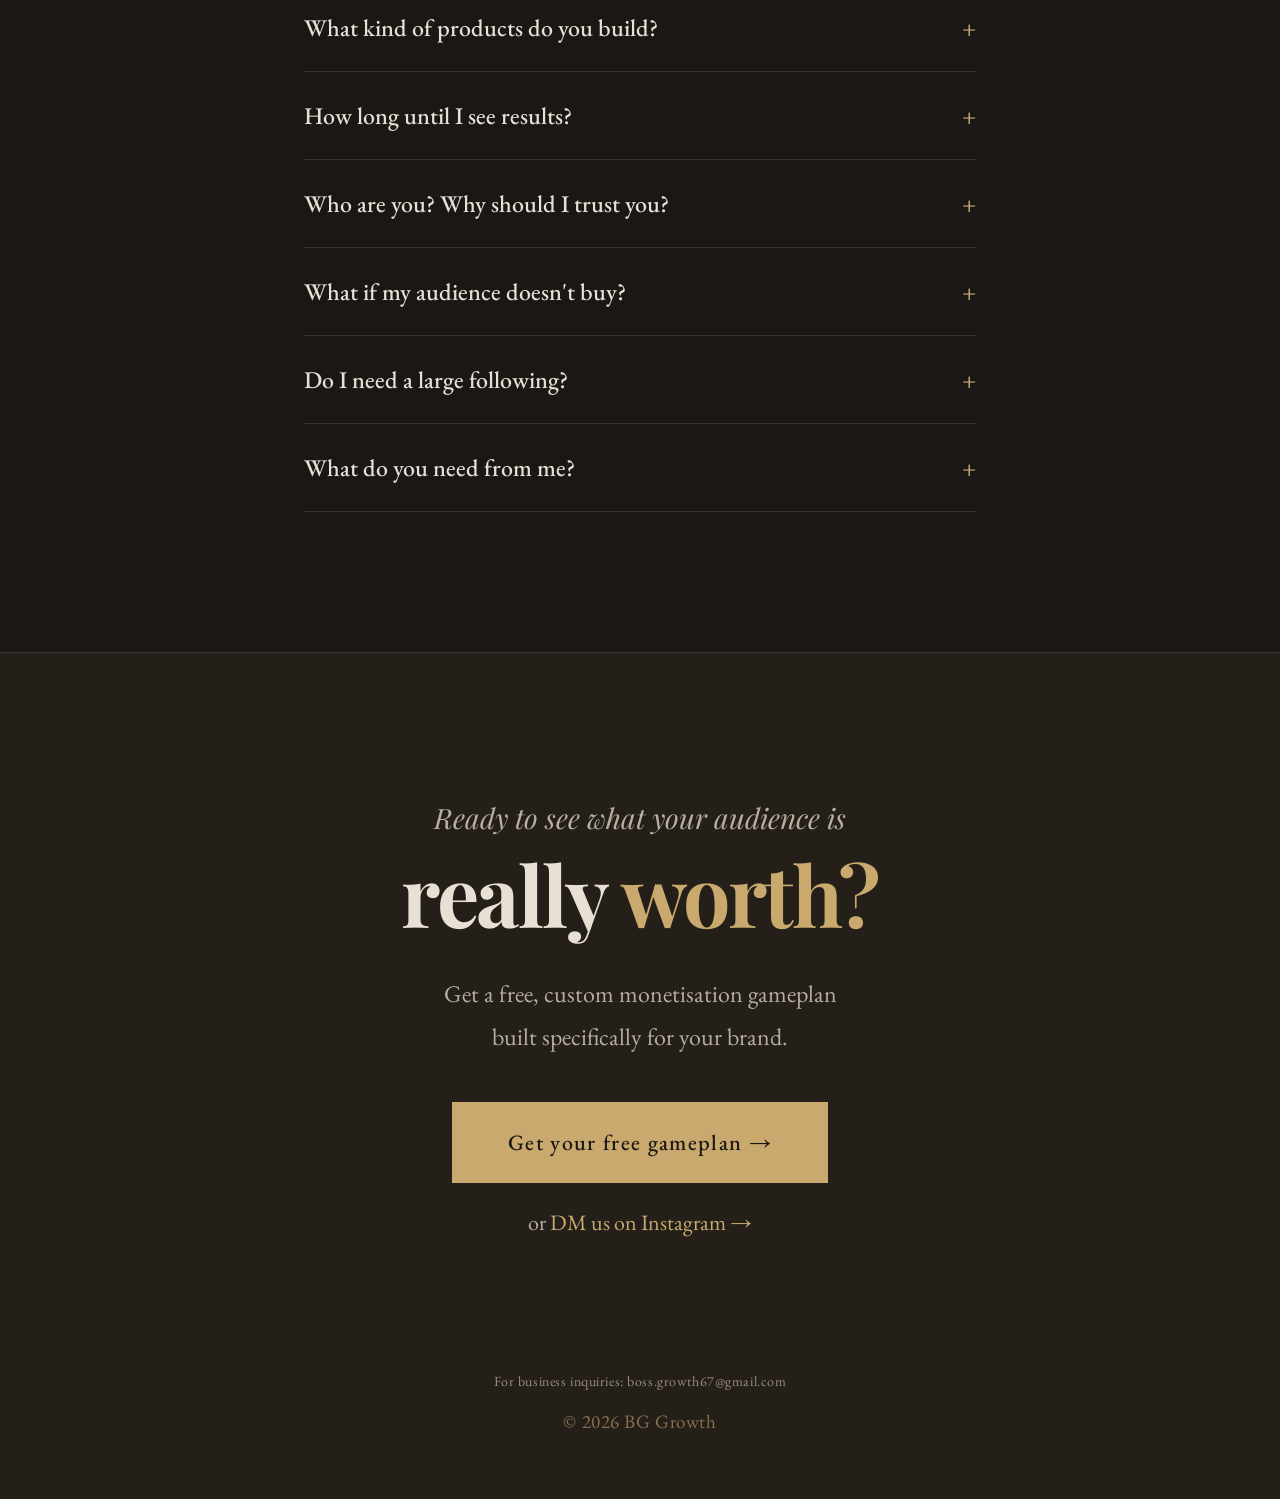
==== commit e6e5fb3f: "add email templates and footer email" ====
--- a/index.html
+++ b/index.html
@@ -273,6 +273,7 @@
       <a href="mailto:boss.growth67@gmail.com?subject=I%20want%20my%20free%20gameplan" class="btn fade-in">Get your free gameplan &rarr;</a>
       <p class="final-dm fade-in">or <a href="https://instagram.com/boss_growth67" target="_blank" rel="noopener">DM us on Instagram &rarr;</a></p>
       <footer class="footer">
+        <p style="margin-bottom:8px;"><a href="mailto:boss.growth67@gmail.com" style="color:#9B8E7E;font-size:14px;transition:color 0.3s;">For business inquiries: boss.growth67@gmail.com</a></p>
         <p>&copy; 2026 BG Growth</p>
       </footer>
     </div>
--- a/style.css
+++ b/style.css
@@ -28,7 +28,7 @@
   background: var(--bg-primary);
   color: var(--text-primary);
   line-height: 1.8;
-  font-size: 18px;
+  font-size: 22px;
   -webkit-font-smoothing: antialiased;
   -moz-osx-font-smoothing: grayscale;
 }
@@ -78,9 +78,9 @@
 /* ===== Shared: Small label ===== */
 .small-label {
   font-family: 'EB Garamond', serif;
-  font-size: 0.85rem;
+  font-size: 20px;
   font-weight: 500;
-  letter-spacing: 0.3em;
+  letter-spacing: 1.5px;
   text-transform: uppercase;
   color: var(--accent-gold-dim);
   margin-bottom: 20px;
@@ -117,9 +117,9 @@
   color: var(--bg-primary);
   font-family: 'EB Garamond', serif;
   font-weight: 500;
-  font-size: 1.1rem;
-  letter-spacing: 0.08em;
-  padding: 1rem 2.8rem;
+  font-size: 22px;
+  letter-spacing: 0.06em;
+  padding: 1.3rem 3.5rem;
   border: none;
   cursor: pointer;
   transition: all 0.3s ease;
@@ -166,18 +166,18 @@
   font-family: 'Playfair Display', Georgia, serif;
   font-weight: 400;
   font-style: italic;
-  font-size: 1.2rem;
-  color: var(--text-secondary);
-  margin-bottom: 4px;
+  font-size: 28px;
+  color: var(--text-secondary);
+  margin-bottom: 8px;
   letter-spacing: 0.01em;
 }
 
 .hero-big {
   font-family: 'Playfair Display', Georgia, serif;
   font-weight: 700;
-  font-size: clamp(72px, 12vw, 120px);
+  font-size: clamp(90px, 16vw, 150px);
   line-height: 0.95;
-  letter-spacing: -0.03em;
+  letter-spacing: -0.04em;
   margin-bottom: 48px;
 }
 
@@ -187,9 +187,9 @@
 
 .hero-sub p {
   font-weight: 400;
-  font-size: 1.1rem;
-  color: var(--text-secondary);
-  line-height: 2.2;
+  font-size: 24px;
+  color: var(--text-secondary);
+  line-height: 2;
 }
 
 .hero-sub-highlight {
@@ -202,7 +202,7 @@
 .big-inline {
   font-family: 'Playfair Display', Georgia, serif;
   font-weight: 700;
-  font-size: 44px;
+  font-size: 72px;
   letter-spacing: -0.02em;
   line-height: 1;
 }
@@ -212,9 +212,9 @@
 }
 
 .hero-note {
-  font-size: 0.85rem;
-  color: var(--text-secondary);
-  letter-spacing: 0.04em;
+  font-size: 21px;
+  color: var(--text-secondary);
+  letter-spacing: 0.02em;
 }
 
 @media (max-width: 640px) {
@@ -222,13 +222,20 @@
     padding: 36px 0 60px;
   }
   .hero-lead {
-    font-size: 1rem;
+    font-size: 18px;
   }
   .hero-big {
+    font-size: 38px;
     margin-bottom: 36px;
   }
   .big-inline {
-    font-size: 32px;
+    font-size: 34px;
+  }
+  .hero-sub p {
+    font-size: 18px;
+  }
+  .hero-note {
+    font-size: 16px;
   }
 }
 
@@ -246,9 +253,9 @@
 }
 
 .problem-lines p {
-  font-size: 1.1rem;
-  line-height: 2.2;
-  max-width: 640px;
+  font-size: 24px;
+  line-height: 1.9;
+  max-width: 700px;
 }
 
 .problem-lines strong {
@@ -258,10 +265,10 @@
 
 .problem-big {
   font-family: 'Playfair Display', Georgia, serif;
-  font-size: clamp(28px, 4.5vw, 42px);
-  font-weight: 700;
-  color: var(--text-primary);
-  line-height: 1.3;
+  font-size: 58px;
+  font-weight: 700;
+  color: var(--text-primary);
+  line-height: 1.25;
   margin: 36px 0;
   letter-spacing: -0.01em;
 }
@@ -271,10 +278,10 @@
 }
 
 .problem-punchline p {
-  font-size: 1.1rem;
-  line-height: 2;
-  color: var(--text-secondary);
-  max-width: 640px;
+  font-size: 24px;
+  line-height: 1.9;
+  color: var(--text-secondary);
+  max-width: 700px;
 }
 
 .problem-punchline strong {
@@ -291,6 +298,14 @@
 @media (max-width: 640px) {
   .problem {
     padding: 80px 0;
+  }
+  .problem-big {
+    font-size: 30px;
+  }
+  .problem-lines p,
+  .problem-punchline p {
+    font-size: 18px;
+    line-height: 1.8;
   }
 }
 
@@ -320,7 +335,7 @@
 .step-num {
   font-family: 'Playfair Display', Georgia, serif;
   font-weight: 700;
-  font-size: clamp(80px, 14vw, 128px);
+  font-size: clamp(64px, 14vw, 100px);
   color: var(--accent-gold-dim);
   line-height: 0.85;
   letter-spacing: -0.05em;
@@ -335,7 +350,7 @@
 .step-title {
   font-family: 'Playfair Display', Georgia, serif;
   font-weight: 700;
-  font-size: clamp(22px, 3vw, 28px);
+  font-size: 34px;
   margin-bottom: 16px;
   color: var(--text-primary);
   line-height: 1.25;
@@ -343,7 +358,7 @@
 }
 
 .step-desc {
-  font-size: 1rem;
+  font-size: 23px;
   color: var(--text-secondary);
   line-height: 1.8;
 }
@@ -368,17 +383,17 @@
 .highlight-big {
   font-family: 'Playfair Display', Georgia, serif;
   font-weight: 700;
-  font-size: clamp(64px, 10vw, 96px);
+  font-size: clamp(56px, 10vw, 80px);
   color: var(--accent-gold);
   line-height: 0.9;
   letter-spacing: -0.03em;
 }
 
 .highlight-label {
-  font-size: 0.85rem;
+  font-size: 20px;
   font-weight: 500;
   text-transform: uppercase;
-  letter-spacing: 0.15em;
+  letter-spacing: 1.5px;
   color: var(--accent-gold-dim);
   opacity: 0.7;
   margin-top: 4px;
@@ -389,7 +404,7 @@
 }
 
 .highlight-detail p {
-  font-size: 1.05rem;
+  font-size: 23px;
   color: var(--text-secondary);
   line-height: 1.8;
 }
@@ -410,6 +425,16 @@
   }
   .step-content {
     padding-top: 0;
+  }
+  .step-title {
+    font-size: 22px;
+  }
+  .step-desc {
+    font-size: 18px;
+    line-height: 1.8;
+  }
+  .highlight-detail p {
+    font-size: 18px;
   }
   .how-highlight {
     flex-direction: column;
@@ -432,7 +457,7 @@
 .offer-heading {
   font-family: 'Playfair Display', Georgia, serif;
   font-weight: 700;
-  font-size: clamp(28px, 4.5vw, 42px);
+  font-size: 54px;
   line-height: 1.25;
   letter-spacing: -0.01em;
   margin-bottom: 56px;
@@ -463,7 +488,7 @@
 .offer-num {
   font-family: 'Playfair Display', Georgia, serif;
   font-weight: 400;
-  font-size: 2rem;
+  font-size: 32px;
   letter-spacing: -0.02em;
   line-height: 1;
   color: var(--accent-gold-dim);
@@ -475,22 +500,22 @@
   display: block;
   font-family: 'Playfair Display', Georgia, serif;
   font-weight: 700;
-  font-size: 1.1rem;
+  font-size: 24px;
   color: var(--text-primary);
 }
 
 .offer-item-desc {
   display: block;
-  font-size: 0.95rem;
-  color: var(--text-secondary);
-  line-height: 1.6;
+  font-size: 22px;
+  color: var(--text-secondary);
+  line-height: 1.7;
 }
 
 .offer-note {
   font-family: 'Playfair Display', Georgia, serif;
   margin-top: 56px;
   font-style: italic;
-  font-size: 1.1rem;
+  font-size: 23px;
   color: var(--text-secondary);
 }
 
@@ -498,9 +523,18 @@
   .offer {
     padding: 80px 0;
   }
+  .offer-heading {
+    font-size: 30px;
+  }
   .offer-grid {
     grid-template-columns: 1fr;
     gap: 20px;
+  }
+  .offer-item-title {
+    font-size: 18px;
+  }
+  .offer-item-desc {
+    font-size: 16px;
   }
 }
 
@@ -516,13 +550,13 @@
 .sample-heading {
   font-family: 'Playfair Display', Georgia, serif;
   font-weight: 700;
-  font-size: clamp(1.6rem, 4vw, 2rem);
+  font-size: 48px;
   color: var(--text-primary);
   margin-bottom: 12px;
 }
 
 .sample-sub {
-  font-size: 1.05rem;
+  font-size: 23px;
   color: var(--text-secondary);
   margin-bottom: 48px;
 }
@@ -531,7 +565,7 @@
   background: var(--bg-primary);
   border: 1px solid var(--accent-warm);
   padding: 40px;
-  max-width: 400px;
+  max-width: 420px;
   margin: 0 auto 48px;
   box-shadow: 0 20px 60px rgba(0, 0, 0, 0.35);
   transition: all 0.3s ease;
@@ -546,9 +580,9 @@
   display: block;
   font-family: 'EB Garamond', serif;
   font-weight: 600;
-  font-size: 0.7rem;
+  font-size: 19px;
   color: var(--accent-gold);
-  letter-spacing: 2.5px;
+  letter-spacing: 1.5px;
   text-align: center;
 }
 
@@ -562,7 +596,7 @@
 .sample-card-name {
   font-family: 'Playfair Display', Georgia, serif;
   font-weight: 700;
-  font-size: 1.6rem;
+  font-size: 30px;
   color: var(--text-primary);
   text-align: center;
   margin-bottom: 4px;
@@ -571,7 +605,7 @@
 .sample-card-handle {
   font-family: 'EB Garamond', serif;
   font-weight: 400;
-  font-size: 1rem;
+  font-size: 22px;
   color: var(--accent-gold);
   text-align: center;
   margin-bottom: 32px;
@@ -591,21 +625,21 @@
 .sample-stat-num {
   font-family: 'Playfair Display', Georgia, serif;
   font-weight: 700;
-  font-size: 1.3rem;
+  font-size: 26px;
   color: var(--accent-gold);
 }
 
 .sample-stat-label {
   font-family: 'EB Garamond', serif;
   font-weight: 400;
-  font-size: 0.7rem;
+  font-size: 19px;
   color: var(--text-secondary);
   margin-top: 4px;
-  letter-spacing: 0.05em;
+  letter-spacing: 0.03em;
 }
 
 .sample-list {
-  max-width: 400px;
+  max-width: 420px;
   margin: 0 auto;
   text-align: left;
 }
@@ -613,23 +647,32 @@
 .sample-list-heading {
   font-family: 'Playfair Display', Georgia, serif;
   font-weight: 700;
-  font-size: 1.15rem;
+  font-size: 24px;
   color: var(--text-primary);
   margin-bottom: 12px;
 }
 
 .sample-list-item {
-  font-size: 0.95rem;
-  color: var(--text-secondary);
-  line-height: 2.2;
+  font-size: 21px;
+  color: var(--text-secondary);
+  line-height: 2.0;
 }
 
 @media (max-width: 640px) {
   .sample {
     padding: 80px 0;
   }
+  .sample-heading {
+    font-size: 28px;
+  }
+  .sample-sub {
+    font-size: 18px;
+  }
   .sample-card {
     max-width: 100%;
+  }
+  .sample-list-item {
+    font-size: 16px;
   }
 }
 
@@ -645,7 +688,7 @@
 .faq-heading {
   font-family: 'Playfair Display', Georgia, serif;
   font-weight: 700;
-  font-size: clamp(28px, 4.5vw, 42px);
+  font-size: 54px;
   line-height: 1.25;
   letter-spacing: -0.01em;
   text-align: center;
@@ -673,7 +716,7 @@
   border: none;
   color: var(--text-primary);
   font-family: 'EB Garamond', serif;
-  font-size: 1.1rem;
+  font-size: 24px;
   font-weight: 500;
   padding: 28px 0;
   cursor: pointer;
@@ -688,7 +731,7 @@
 
 .accordion-icon {
   color: var(--accent-gold);
-  font-size: 22px;
+  font-size: 24px;
   font-weight: 400;
   flex-shrink: 0;
   transition: transform 0.3s ease;
@@ -712,19 +755,28 @@
 }
 
 .accordion-panel.open {
-  max-height: 200px;
+  max-height: 250px;
   padding-bottom: 24px;
 }
 
 .accordion-panel p {
   color: var(--text-secondary);
-  font-size: 1rem;
+  font-size: 22px;
   line-height: 1.8;
 }
 
 @media (max-width: 640px) {
   .faq {
     padding: 80px 0;
+  }
+  .faq-heading {
+    font-size: 30px;
+  }
+  .accordion-trigger {
+    font-size: 18px;
+  }
+  .accordion-panel p {
+    font-size: 18px;
   }
 }
 
@@ -740,7 +792,7 @@
 .final-lead {
   font-family: 'Playfair Display', Georgia, serif;
   font-style: italic;
-  font-size: 1.15rem;
+  font-size: 28px;
   color: var(--text-secondary);
   margin-bottom: 4px;
 }
@@ -748,7 +800,7 @@
 .final-headline {
   font-family: 'Playfair Display', Georgia, serif;
   font-weight: 700;
-  font-size: clamp(40px, 7vw, 72px);
+  font-size: clamp(56px, 10vw, 84px);
   line-height: 1.1;
   letter-spacing: -0.03em;
   max-width: 640px;
@@ -756,7 +808,7 @@
 }
 
 .final-sub {
-  font-size: 1.1rem;
+  font-size: 24px;
   color: var(--text-secondary);
   margin-bottom: 44px;
   line-height: 1.8;
@@ -767,7 +819,7 @@
 }
 
 .final-dm {
-  font-size: 1rem;
+  font-size: 22px;
   color: var(--text-secondary);
   margin-bottom: 120px;
 }
@@ -782,16 +834,26 @@
 }
 
 .footer p {
-  font-size: 0.85rem;
+  font-size: 19px;
   color: var(--accent-warm);
-  letter-spacing: 0.05em;
+  letter-spacing: 0.03em;
 }
 
 @media (max-width: 640px) {
   .final-cta {
     padding: 80px 0 40px;
   }
+  .final-headline {
+    font-size: 32px;
+  }
+  .final-lead {
+    font-size: 18px;
+  }
+  .final-sub {
+    font-size: 18px;
+  }
   .final-dm {
+    font-size: 16px;
     margin-bottom: 64px;
   }
 }
